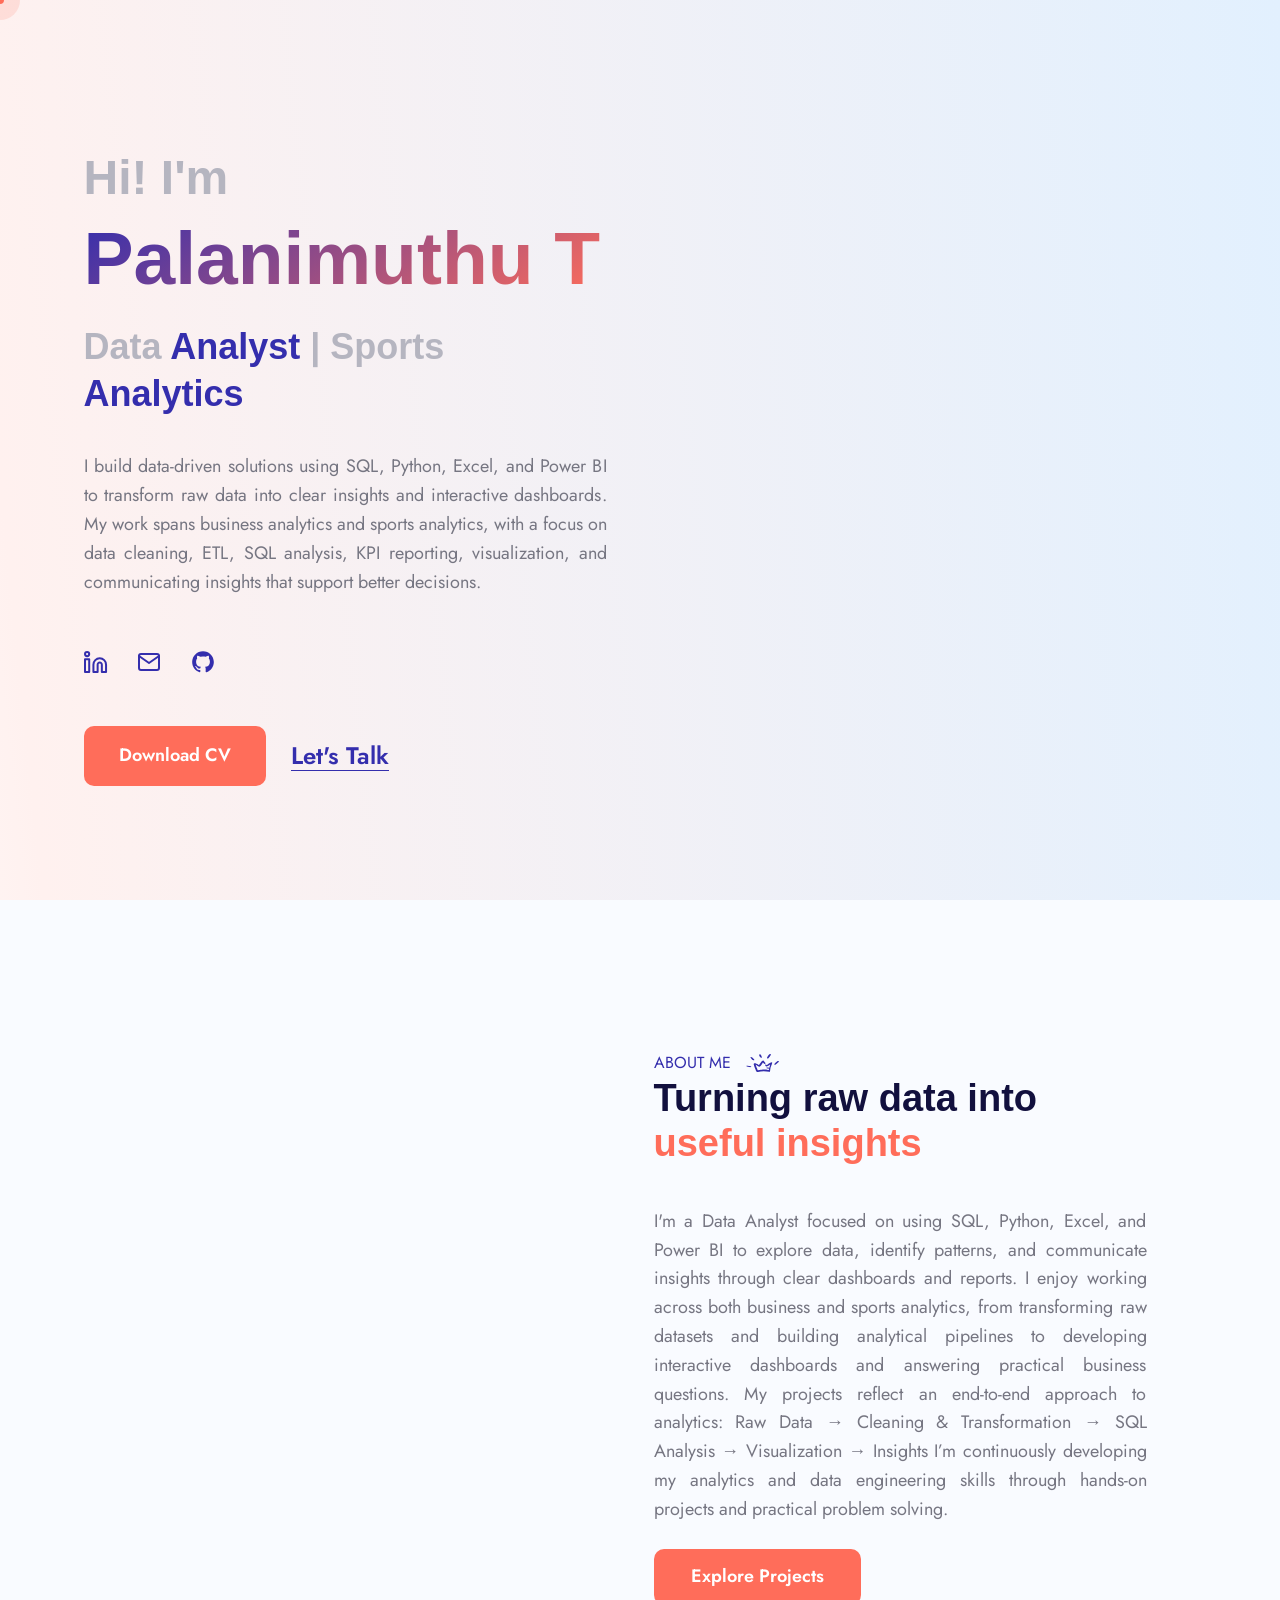
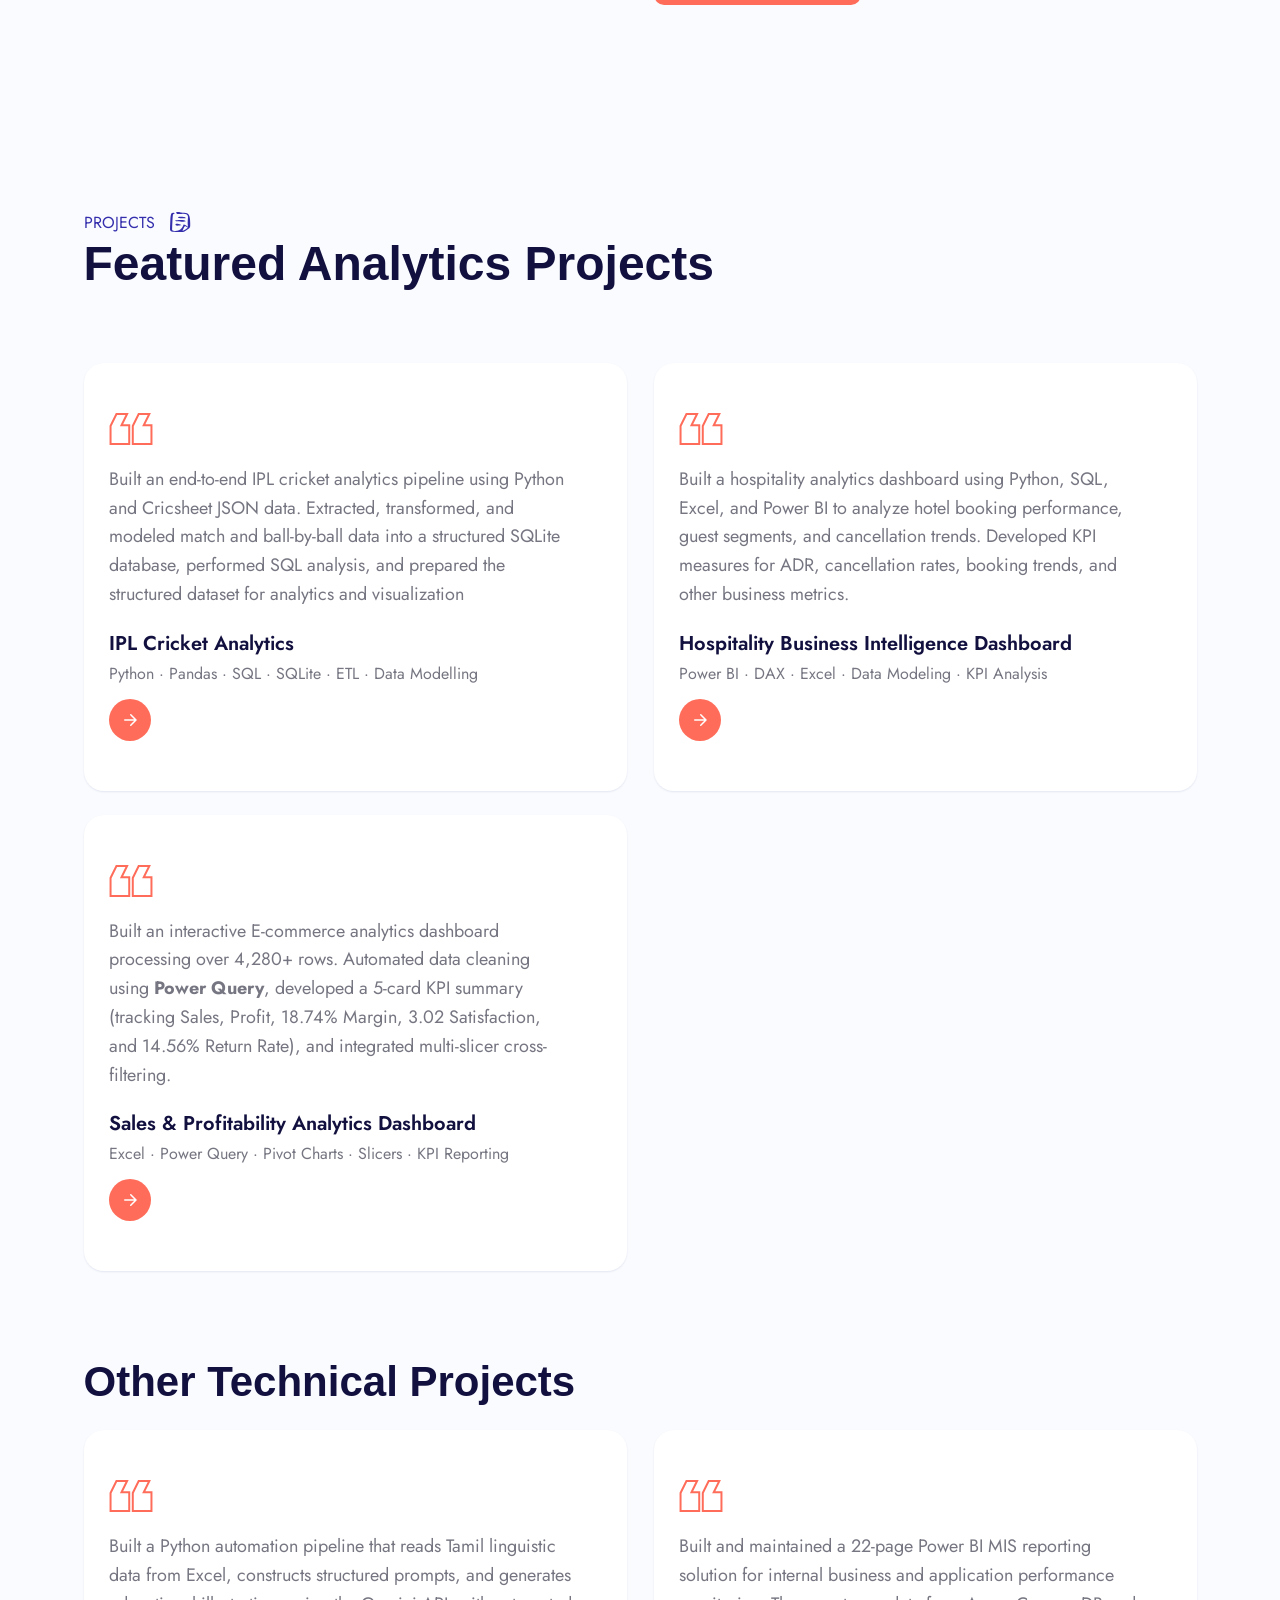
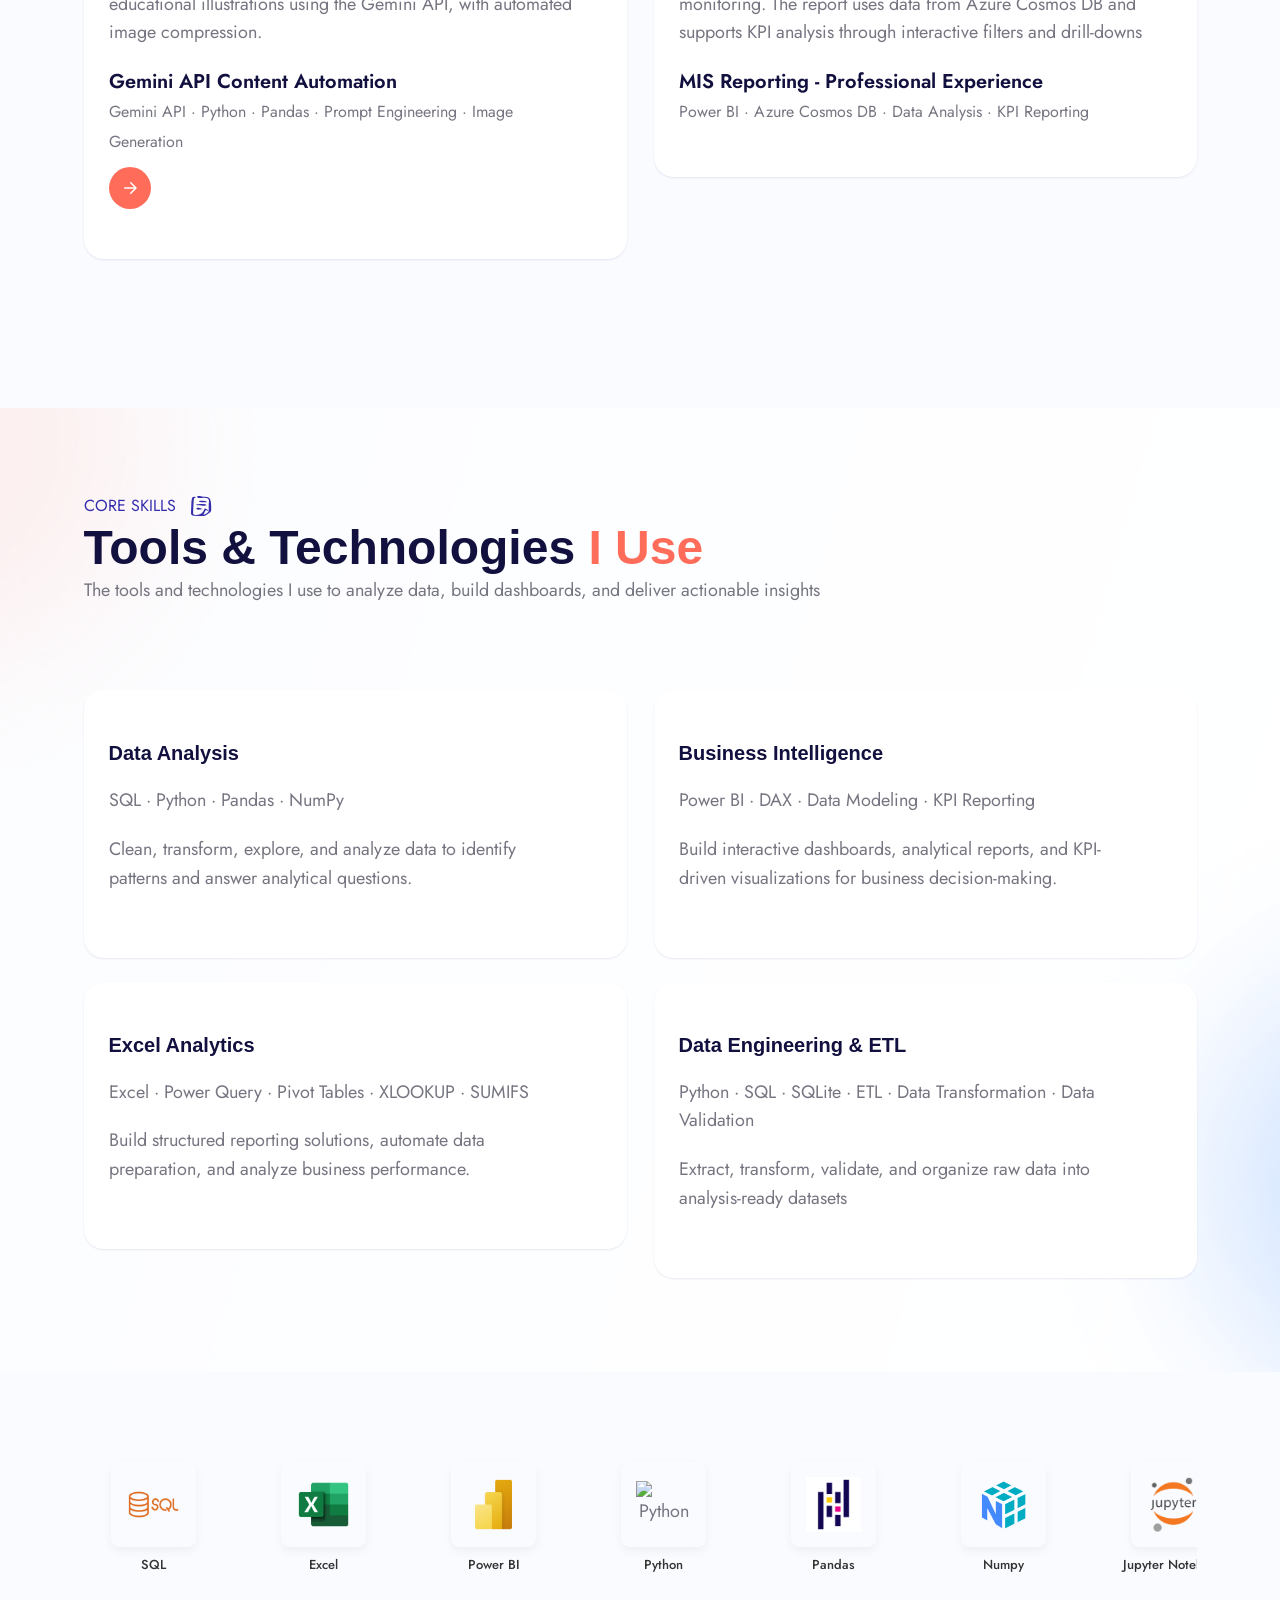
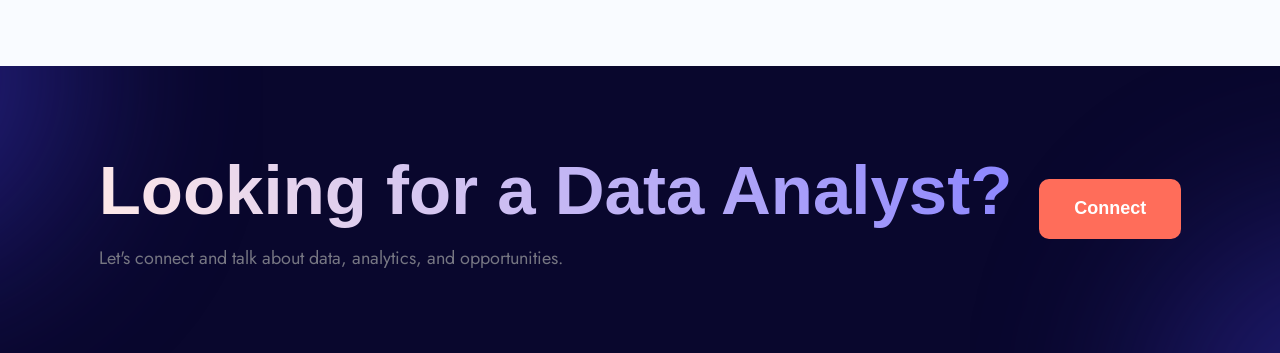
==== index.html @ 06d7488c "completed 1 project updated with github link and resume" ====
<!DOCTYPE html>
<html class="no-js" lang="en">

<head>
  <meta charset="utf-8">
  <meta http-equiv="x-ua-compatible" content="ie=edge">
  <meta name="viewport" content="width=device-width, initial-scale=1">
  <meta name="author" content="Palanimuthu T">
  <link rel="icon" href="assets\img\icon\Quote.svg">
  <title>Palanimuthu T</title>
  <link rel="stylesheet" href="assets/css/plugins/bootstrap.min.css">
  <link rel="stylesheet" href="assets/css/plugins/fontawesome.min.css">
  <link rel="stylesheet" href="assets/css/plugins/odometer-theme-default.css">
  <link rel="stylesheet" href="assets/css/plugins/select2.min.css">
  <link rel="stylesheet" href="assets/css/plugins/animate.css">
  <link rel="stylesheet" href="assets/css/style.css">

  <style>
    /* Lightbox Popup Background Overlay */
    .sample-modal {
      display: none; 
      position: fixed; 
      z-index: 9999; 
      left: 0;
      top: 0;
      width: 100%; 
      height: 100%; 
      overflow: auto; 
      background-color: rgba(0, 0, 0, 0.85); 
      backdrop-filter: blur(5px);
    }

    /* Central Box Content Box */
    .sample-modal-content {
      position: relative;
      margin: auto;
      top: 50%;
      transform: translateY(-50%);
      padding: 0;
      width: 90%;
      max-width: 800px;
      text-align: center;
    }

    /* Image styling inside popup */
    .sample-modal-content img {
      width: 100%;
      max-height: 75vh;
      object-fit: contain;
      border-radius: 8px;
      box-shadow: 0 4px 20px rgba(0,0,0,0.5);
    }

    /* Close/Cancel Button styling */
    .sample-close {
      position: absolute;
      top: 20px;
      right: 30px;
      color: #fff;
      font-size: 18px; 
      font-weight: bold;
      cursor: pointer;
      background: #ff6d5a;
      padding: 8px 16px;
      border-radius: 20px;
      transition: 0.3s;
    }
    .sample-close:hover {
      background: #e05340;
    }

    /* Forward & Back Buttons */
    .sample-prev, .sample-next {
      cursor: pointer;
      position: absolute;
      top: 50%;
      width: auto;
      padding: 14px 20px;
      margin-top: -22px;
      color: white;
      font-weight: bold;
      font-size: 18px;
      transition: 0.3s ease;
      border-radius: 50px;
      user-select: none;
      background-color: rgba(255, 109, 90, 0.8); 
      text-decoration: none !important;
    }

    .sample-prev { left: -60px; }
    .sample-next { right: -60px; }

    .sample-prev:hover, .sample-next:hover {
      background-color: rgba(255, 109, 90, 1);
    }

    /* Counter Text layout */
    .image-counter {
      color: #f2f2f2;
      font-size: 14px;
      padding: 10px 0;
    }
    
      .cs_slider_wrapper {
        overflow: hidden;
        width: 100%;
        position: relative;
        padding: 10px 0;
      }
      .cs_slider_track {
        display: flex;
        width: calc(140px * 12);
        animation: cs_marquee_scroll 20s linear infinite;
        gap: 30px;
      }
      .cs_slider_item {
        width: 140px;
        flex-shrink: 0;
      }
      .cs_logo_circle {
        width: 85px;
        height: 85px;
        border-radius: 10%;
        display: flex;
        align-items: center;
        justify-content: center;
        margin: 0 auto 8px auto;
        box-shadow: 0 4px 10px rgba(0,0,0,0.05);
        overflow: hidden;
        padding: 15px;
      }
      .cs_logo_circle img {
        max-width: 100%;
        max-height: 100%;
        object-fit: contain;
      }
      .cs_logo_label {
        font-size: 13px;
        font-weight: 500;
        color: #333;
      }
      @keyframes cs_marquee_scroll {
        0% { transform: translateX(0); }
        100% { transform: translateX(calc(-140px * 6)); }
      }
      /* Pause scrolling effect when hovering mouse over logos */
      .cs_slider_wrapper:hover .cs_slider_track {
        animation-play-state: paused;
      }


    /* Responsive adjustment for small viewports */
    @media only screen and (max-width: 768px) {
      .sample-prev { left: 10px; }
      .sample-next { right: 10px; }
      .sample-close { top: 10px; right: 10px; }
    }
  </style>

</head>

<body>
  <div class="cs_preloader cs_center">
    <div class="cs_preloader_in"></div>
  </div>

  <main>
    <!-- Start Hero Section -->
    <section class="cs_hero cs_style_2 cs_filled_bg" data-src="assets/img/bg/hero_bg_2.svg">
      <div class="container">
        <div class="row align-items-center">
          <div class="col-lg-6 order-2 order-lg-1">
            <div class="cs_hero_info cs_pr_20">
              <h4 class="cs_hero_meta cs_font_48 cs_white_blue_text_2 cs_semi_bold cs_primary_font mb-0">Hi! I'm<br></h4>
              <h1 class="cs_hero_title cs_font_92 cs_black wow fadeInLeft" data-wow-duration="0.8s" data-wow-delay="0.2s">
                <span class="cs_gradient_text">Palanimuthu T</span>
              </h1>
              <h4 class="cs_hero_subtitle cs_font_36 cs_semi_bold cs_primary_font cs_white_blue_text_2">
                Data <span class="cs_accent_color_2">Analyst</span> | 
                Sports <span class="cs_accent_color_2">Analytics</span>
              </h4>
              <p class="cs_hero_text" style="text-align: justify;">
                I build data-driven solutions using SQL, Python, Excel, and Power BI to transform raw data into clear insights and interactive dashboards.
                My work spans business analytics and sports analytics, with a focus on data cleaning, ETL, SQL analysis, KPI reporting, visualization, and communicating insights that support better decisions.
              </p>

              <div class="cs_social_btns d-flex">
                <a class="cs_accent_color_2" href="https://www.linkedin.com/in/palanimuthu2003/" target="_blank" aria-label="LinkedIn">
                  <svg width="24" height="22" viewBox="0 0 24 22" fill="none" xmlns="http://www.w3.org/2000/svg">
                    <path d="M15.7367 7.3158C17.4117 7.3158 19.0182 7.98121 20.2026 9.16565C21.3871 10.3501 22.0525 11.9565 22.0525 13.6316V21H17.842V13.6316C17.842 13.0732 17.6201 12.5378 17.2253 12.1429C16.8305 11.7481 16.295 11.5263 15.7367 11.5263C15.1783 11.5263 14.6429 11.7481 14.248 12.1429C13.8532 12.5378 13.6314 13.0732 13.6314 13.6316V21H9.4209V13.6316C9.4209 11.9565 10.0863 10.3501 11.2708 9.16565C12.4552 7.98121 14.0616 7.3158 15.7367 7.3158Z" stroke="currentColor" stroke-width="2" stroke-linecap="round" stroke-linejoin="round"/>
                    <path d="M5.21053 8.36841H1V21H5.21053V8.36841Z" stroke="currentColor" stroke-width="2" stroke-linecap="round" stroke-linejoin="round"/>
                    <path d="M3.10526 5.21053C4.26797 5.21053 5.21053 4.26797 5.21053 3.10526C5.21053 1.94256 4.26797 1 3.10526 1C1.94256 1 1 1.94256 1 3.10526C1 4.26797 1.94256 5.21053 3.10526 5.21053Z" stroke="currentColor" stroke-width="2" stroke-linecap="round" stroke-linejoin="round"/>
                  </svg>
                </a>
                <a class="cs_accent_color_2" href="mailto:tpalanimuthu2003@gmail.com" target="_blank" aria-label="Gmail">
                  <svg width="22" height="18" viewBox="0 0 22 18" fill="none" xmlns="http://www.w3.org/2000/svg">
                    <path d="M3 1H19C20.1 1 21 1.9 21 3V15C21 16.1 20.1 17 19 17H3C1.9 17 1 16.1 1 15V3C1 1.9 1.9 1 3 1Z" stroke="currentColor" stroke-width="2" stroke-linecap="round" stroke-linejoin="round"/>
                    <path d="M21 3L11 10L1 3" stroke="currentColor" stroke-width="2" stroke-linecap="round" stroke-linejoin="round"/>
                  </svg>
                </a>
                <a class="cs_accent_color_2" href="https://github.com/PALANIMUTHU2003" target="_blank" aria-label="GitHub">
                  <svg width="26" height="26" viewBox="0 0 24 24" fill="none" xmlns="http://www.w3.org/2000/svg">
                    <path d="M12 2C6.477 2 2 6.477 2 12c0 4.42 2.865 8.166 6.839 9.489.5.092.682-.217.682-.483 0-.237-.008-.866-.013-1.7-2.782.603-3.369-1.34-3.369-1.34-.454-1.156-1.11-1.462-1.11-1.462-.908-.62.069-.608.069-.608 1.003.07 1.531 1.03 1.531 1.03.892 1.529 2.341 1.087 2.91.831.092-.646.35-1.086.636-1.336-2.22-.253-4.555-1.11-4.555-4.943 0-1.091.39-1.984 1.029-2.683-.103-.253-.446-1.27.098-2.647 0 0 .84-.269 2.75 1.025A9.564 9.564 0 0112 6.844c.85.004 1.705.115 2.504.337 1.909-1.294 2.747-1.025 2.747-1.025.546 1.377.203 2.394.1 2.647.64.699 1.028 1.592 1.028 2.683 0 3.842-2.339 4.687-4.566 4.935.359.309.678.919.678 1.852 0 1.336-.012 2.415-.012 2.743 0 .267.18.579.688.481C19.137 20.164 22 16.418 22 12c0-5.523-4.477-10-10-10z" fill="currentColor"/>
                  </svg>
                </a>
              </div>

              <div class="cs_btns">
                <a href="assets\PALANIMUTHU_Resume_Portfolio.pdf" class="cs_btn cs_style_1" download><span>Download CV</span></a>
                <a class="cs_font_24 cs_accent_color_2 cs_accent_color_2_hover cs_text_btn cs_type_2 cs_semi_bold" href="contact.html">Let's Talk</a>
              </div>
            </div>
          </div>
      </div>
    </section>
    <!-- End Hero Section -->

    <!-- Start About Section -->
    <section class="position-relative">
      <div class="position-absolute cs_about_shape_3">
        <img src="assets/img/about_shape_2.svg" alt="">
      </div>
      <div class="cs_height_150 cs_height_lg_80"></div>
      <div class="container">
        <div class="row">
          <div class="col-lg-6 order-2 order-lg-1 offset-lg-6">
            <div class="cs_pr_50">
              <div class="cs_section_heading cs_style_1">
                <p class="cs_section_subtitle cs_accent_color_2 cs_font_16 wow fadeInLeft" data-wow-duration="0.8s" data-wow-delay="0.2s">
                  <span>ABOUT ME</span>
                  <svg width="34" height="18" viewBox="0 0 34 18" fill="none" xmlns="http://www.w3.org/2000/svg">
                    <path fill-rule="evenodd" clip-rule="evenodd" d="M13.164 1.06887C13.1878 2.25431 14.6046 4.16031 15.5689 3.80003C15.9856 3.63732 15.9856 3.463 15.5332 2.19621C14.4498 -0.813889 13.1402 0.115862 13.164 1.06887ZM21.0215 3.75354C20.6882 4.67168 21.843 4.83439 22.6407 3.98598C23.4502 3.11433 24.3193 1.81268 24.7836 0.929407C25.2956 0.0810016 24.2955 -0.349012 23.4621 0.348307C22.474 1.16185 21.2477 3.11433 21.0215 3.75354ZM4.61598 3.0446C3.87784 3.33515 6.35416 6.33363 7.35421 6.35687C8.52093 6.38011 8.61615 6.12443 7.80659 5.06683C6.53272 3.39327 5.46126 2.70757 4.61598 3.0446ZM15.807 7.35636C15.3665 7.78637 14.8426 8.3791 14.6403 8.65803C12.9021 11.1916 12.8783 11.2149 12.0806 10.6221C10.2353 9.274 7.1994 8.35586 7.79467 10.7035C8.16374 12.1214 9.25905 14.7131 9.54478 15.5731C10.2829 17.8394 10.6758 18.2113 11.9854 17.9091C15.2355 17.1421 19.8787 17.1188 23.2003 17.851C24.0217 18.037 24.0693 17.944 24.1527 16.3285C24.3194 13.0628 26.248 9.87833 26.248 8.8556C26.248 7.70502 24.0217 8.56505 20.9978 10.8778L20.6882 11.1103L20.2477 10.8197C19.3429 10.227 18.8905 10.6919 19.4024 11.6797C19.8191 12.4817 20.1644 12.749 21.0811 12.319C21.6049 12.0749 22.3311 11.61 23.355 10.9011C23.7598 10.6221 24.0932 10.4246 24.0932 10.4594C24.0932 10.6221 23.3669 13.6671 23.3669 13.6787L21.5573 13.5276C20.1167 13.4695 19.9501 14.2133 21.4382 14.4342C21.593 14.4574 23.1169 14.6434 23.1169 14.6434C23.1169 14.6434 23.0574 15.2942 22.8907 15.6661C22.7121 16.038 22.4145 16.131 21.9264 15.9683C18.1047 14.7363 11.8782 16.2356 11.8663 16.2356C11.6401 16.2704 9.56861 10.9359 9.73528 10.7732C9.75909 10.75 10.0091 10.9011 10.2948 11.1103C13.5211 13.3998 13.8545 13.3301 15.9856 9.99456L16.9856 8.42559L17.3785 8.99507C18.5214 10.657 20.1405 9.92483 19.2357 8.70452C18.9262 8.29775 18.4143 7.6934 17.5928 6.75202C17.2238 6.32201 16.6761 6.50795 15.807 7.35636ZM31.2959 7.18203C30.8673 7.42609 28.6291 9.51805 28.3672 9.9132C27.8076 10.7848 28.9743 10.9824 30.0339 10.1921C31.2721 9.27399 33.0222 7.69341 33.0222 7.48421C33.0341 7.06582 31.8793 6.85661 31.2959 7.18203ZM1.8063 12.749C3.54448 13.1674 4.54451 13.272 4.93739 13.0628C5.58028 12.7257 5.28265 12.4817 3.75877 12.1098C3.6159 12.0749 2.21106 11.6914 1.24672 11.6914C0.556213 11.6914 -0.979555 12.0633 1.8063 12.749Z" fill="#342EAD"/>
                  </svg>
                </p>
                  <h2 class="cs_section_title cs_font_38 cs_semi_bold">
                      Turning raw data into<span class="cs_accent_color"> <span class="cs_accent_color"> useful insights</span>
                  </h2>             
                </div>
              <div class="cs_height_40 cs_height_lg_30"></div>
              <p class="m-0" style="text-align: justify;">
                I'm a Data Analyst focused on using SQL, Python, Excel, and Power BI to explore data, identify patterns, and communicate insights through clear dashboards and reports.
                I enjoy working across both business and sports analytics, from transforming raw datasets and building analytical pipelines to developing interactive dashboards and answering practical business questions.
                My projects reflect an end-to-end approach to analytics:
                Raw Data → Cleaning & Transformation → SQL Analysis → Visualization → Insights
                I’m continuously developing my analytics and data engineering skills through hands-on projects and practical problem solving.
              </p>
              <div class="cs_height_25 cs_height_lg_20"></div>
              <a class="cs_btn cs_style_1" href="#projects"><span>Explore Projects</span></a>
            </div>
            <div class="cs_height_lg_30"></div>
          </div>
        </div>
      </div>
      <div class="cs_height_150 cs_height_lg_80"></div>
    </section>
    <!-- End About Section -->

<!-- Start What I Do Section -->
     
<!-- End What I Do Section -->


<!-- Start Projects Section -->
<!-- <section class="position-relative"> -->
  <section class="position-relative" id="projects" aria-label="Projects">
    <div class="cs_height_55 cs_height_lg_80"></div>

    <div class="container">
        <div class="d-lg-flex justify-content-between">
            <div class="cs_section_heading cs_style_1">
                <p class="cs_section_subtitle cs_accent_color_2 cs_font_16 wow fadeInLeft"
                   data-wow-duration="0.8s" data-wow-delay="0.2s">
                    <span>PROJECTS</span>
                    <svg width="21" height="20" viewBox="0 0 21 20" fill="none"
                         xmlns="http://www.w3.org/2000/svg">
                        <path fill-rule="evenodd" clip-rule="evenodd"
                              d="M6.32185 0.162195C5.92711 0.458249 6.20673 1.29707 6.83174 1.70825C7.35805 2.05365 9.61133 2.16878 11.2561 1.95496C15.7627 1.34641 18.2298 2.57997 17.9831 5.2938C17.6377 9.27408 17.5719 12.0866 17.8186 13.4353C18.0982 14.9978 18.0653 14.8826 17.539 14.4879C17.0292 14.1096 15.8614 13.3366 15.2035 12.9254C14.6607 12.5965 13.7232 12.1195 13.5423 12.728C13.2462 13.7313 12.358 15.2774 11.5686 16.33C9.77579 18.7149 6.32185 19.2577 3.36131 18.7478C2.11131 18.534 2.07841 18.1063 2.12775 17.1688C2.29223 13.8136 2.52246 4.86616 2.9172 2.97471C3.11457 2.02076 3.34485 1.85628 4.08498 1.64246C5.38433 1.28062 4.4962 0.655619 2.96659 0.836541C1.89751 0.968121 1.28895 1.36286 0.910659 2.76089C0.334999 4.9484 0.400789 8.92867 0.0060502 17.0702C-0.0926344 18.9781 1.02579 19.636 2.63764 19.8004C3.59159 19.8991 5.03895 19.932 7.47317 19.9649C10.4995 19.9978 12.0126 20.0471 13.0324 19.8991C14.1837 19.7346 14.6936 19.3235 16.0588 18.4188C20.368 15.5241 20.2035 15.7873 20.2199 11.9714C20.2528 3.22142 19.0357 0.984568 14.0686 0.754304C12.6212 0.688514 11.2232 0.524037 10.6969 0.37601C9.3153 -0.00228091 6.71659 -0.133858 6.32185 0.162195ZM9.24946 4.83327C8.0488 4.93195 7.63768 5.82011 8.65742 6.09972C9.49624 6.32998 13.7067 6.37932 15.1048 6.2313C15.96 6.13261 15.6146 5.52406 14.9238 5.228C13.9041 4.78392 11.8153 4.61945 9.24946 4.83327ZM7.17715 8.18854C4.34819 8.32012 5.08831 9.09315 6.33831 9.33986C8.87122 9.83328 15.5982 9.89908 15.5982 9.24118C15.5982 8.33657 12.3745 7.94183 7.17715 8.18854ZM7.19353 13.6984C8.3613 13.6655 10.6969 13.4682 11.1245 13.3366C11.8647 13.1063 10.8449 12.3168 9.56203 12.1359C7.83504 11.8892 7.11129 11.8234 6.70011 11.8563C4.52905 11.9714 5.483 13.7478 7.19353 13.6984ZM17.8021 15.5405C17.6048 15.6886 15.7133 17.5965 13.4436 18.5504C12.5883 18.9123 12.1442 18.8629 12.7034 18.1392C13.1475 17.3333 14.6772 13.9287 15.0555 13.9287C15.2693 13.9451 17.8021 15.5405 17.8021Z"
                              fill="currentColor"/>
                    </svg>
                </p>

                <h2 class="cs_section_title cs_font_48 cs_semi_bold">
                    Featured Analytics Projects<span class="cs_accent_color"></span>
                </h2>
            </div>
        </div>

        <div class="cs_height_70 cs_height_lg_30"></div>

        <div class="row cs_gap_70">

            <!-- PROJECT 1: IPL ANALYTICS -->
            <div class="col-lg-6">
                <div class="cs_testimonial cs_style_2 cs_radius_20 cs_white_bg cs_transition_3 cs_transform_up_hover_3">
                    <div class="cs_testimonial_in">
                        <div class="cs_testimonial_info">

                            <img class="cs_testimonial_quote"
                                 src="assets/img/icon/Quote.svg"
                                 alt="Quote">

                            <p class="cs_testimonial_text">
                                Built an end-to-end IPL cricket analytics pipeline using
                                Python and Cricsheet JSON data. Extracted, transformed,
                                and modeled match and ball-by-ball data into a structured
                                SQLite database, performed SQL analysis, and prepared the
                                structured dataset for analytics and visualization
                            </p>

                            <div class="cs_testimonial_author">
                                <div class="cs_author_name cs_font_20 cs_semi_bold">
                                    IPL Cricket Analytics
                                </div>

                                <div class="cs_author_designation cs_font_16">
                                    Python · Pandas · SQL · SQLite · ETL · Data Modelling
                                </div>

                                <div class="cs_height_10"></div>

                                <a href="https://github.com/PALANIMUTHU2003/ipl-cricket-analytics-etl"
                                   target="_blank"
                                   class="circle-link">
                                    <svg width="18" height="18" viewBox="0 0 24 24" fill="none">
                                        <path d="M5 12h14M13 5l7 7-7 7"
                                              stroke="white"
                                              stroke-width="2"
                                              stroke-linecap="round"
                                              stroke-linejoin="round"/>
                                    </svg>
                                </a>
                            </div>

                        </div>
                    </div>
                </div>
            </div>


<!-- PROJECT 2: HOSPITALITY BUSINESS INTELLIGENCE -->
            <div class="col-lg-6">
                <div class="cs_testimonial cs_style_2 cs_radius_20 cs_white_bg cs_transition_3 cs_transform_up_hover_3">
                    <div class="cs_testimonial_in">
                        <div class="cs_testimonial_info">

                            <img class="cs_testimonial_quote"
                                 src="assets/img/icon/Quote.svg"
                                 alt="Quote">

                            <p class="cs_testimonial_text">
                                Built a hospitality analytics dashboard using Python, SQL, Excel, and Power BI to analyze hotel booking performance, 
                                guest segments, and cancellation trends. 
                                Developed KPI measures for ADR, cancellation rates, booking trends, and other business metrics.
                            </p>

                            <div class="cs_testimonial_author">
                                <div class="cs_author_name cs_font_20 cs_semi_bold">
                                    Hospitality Business Intelligence Dashboard
                                </div>

                                <div class="cs_author_designation cs_font_16">
                                    Power BI · DAX · Excel · Data Modeling · KPI Analysis
                                </div>

                                <div class="cs_height_10"></div>

                                <a href="https://github.com/PALANIMUTHU2003"
                                   target="_blank"
                                   class="circle-link">
                                    <svg width="18" height="18" viewBox="0 0 24 24" fill="none">
                                        <path d="M5 12h14M13 5l7 7-7 7"
                                              stroke="white"
                                              stroke-width="2"
                                              stroke-linecap="round"
                                              stroke-linejoin="round"/>
                                    </svg>
                                </a>
                            </div>

                        </div>
                    </div>
                </div>
            </div>

<!-- PROJECT 3: EXCEL ANALYTICS -->
            <div class="col-lg-6">
                <div class="cs_testimonial cs_style_2 cs_radius_20 cs_white_bg cs_transition_3 cs_transform_up_hover_3">
                    <div class="cs_testimonial_in">
                        <div class="cs_testimonial_info">

                            <img class="cs_testimonial_quote"
                                 src="assets/img/icon/Quote.svg"
                                 alt="Quote">

                            <p class="cs_testimonial_text">
                                Built an interactive E-commerce analytics dashboard processing over 4,280+ rows. 
                                Automated data cleaning using <b>Power Query</b>, developed a 5-card KPI summary (tracking Sales, Profit, 18.74% Margin, 3.02 Satisfaction, and 14.56% Return Rate), and integrated multi-slicer cross-filtering.
                            </p>

                            <div class="cs_testimonial_author">
                                <div class="cs_author_name cs_font_20 cs_semi_bold">
                                    Sales & Profitability Analytics Dashboard
                                </div>

                                <div class="cs_author_designation cs_font_16">
                                    Excel · Power Query · Pivot Charts · Slicers · KPI Reporting
                                </div>

                                <div class="cs_height_10"></div>

                                <a href="https://github.com/PALANIMUTHU2003"
                                   target="_blank"
                                   class="circle-link">
                                    <svg width="18" height="18" viewBox="0 0 24 24" fill="none">
                                        <path d="M5 12h14M13 5l7 7-7 7"
                                              stroke="white"
                                              stroke-width="2"
                                              stroke-linecap="round"
                                              stroke-linejoin="round"/>
                                    </svg>
                                </a>
                            </div>

                        </div>
                    </div>
                </div>
            </div>

            <!-- OTHER TECHNICAL PROJECTS -->
             <h2 class="cs_section_title cs_font_8 cs_semi_bold" style="margin-top: 60px;"> 
                    Other Technical Projects<span class="cs_accent_color"></span>
                </h2>

            <!-- PROJECT 5: GEMINI -->
            <div class="col-lg-6">
                <div class="cs_testimonial cs_style_2 cs_radius_20 cs_white_bg cs_transition_3 cs_transform_up_hover_3">
                    <div class="cs_testimonial_in">
                        <div class="cs_testimonial_info">

                            <img class="cs_testimonial_quote"
                                 src="assets/img/icon/Quote.svg"
                                 alt="Quote">

                            <p class="cs_testimonial_text">
                                Built a Python automation pipeline that reads Tamil
                                linguistic data from Excel, constructs structured prompts,
                                and generates educational illustrations using the Gemini API,
                                with automated image compression.
                            </p>

                            <div class="cs_testimonial_author">
                                <div class="cs_author_name cs_font_20 cs_semi_bold">
                                    Gemini API Content Automation
                                </div>

                                <div class="cs_author_designation cs_font_16">
                                    Gemini API · Python · Pandas · Prompt Engineering · Image Generation
                                </div>

                                <div class="cs_height_10"></div>

                                <a href="https://github.com/PALANIMUTHU2003/tamil-word-image-generator"
                                   target="_blank"
                                   class="circle-link">
                                    <svg width="18" height="18" viewBox="0 0 24 24" fill="none">
                                        <path d="M5 12h14M13 5l7 7-7 7"
                                              stroke="white"
                                              stroke-width="2"
                                              stroke-linecap="round"
                                              stroke-linejoin="round"/>
                                    </svg>
                                </a>

                            </div>
                        </div>
                    </div>
                </div>
            </div>

            <!-- PROJECT 7: Power BI -->
            <div class="col-lg-6">
                <div class="cs_testimonial cs_style_2 cs_radius_20 cs_white_bg cs_transition_3 cs_transform_up_hover_3">
                    <div class="cs_testimonial_in">
                        <div class="cs_testimonial_info">

                            <img class="cs_testimonial_quote"
                                 src="assets/img/icon/Quote.svg"
                                 alt="Quote">

                            <p class="cs_testimonial_text">
                                Built and maintained a 22-page Power BI MIS reporting solution for internal business and application performance monitoring. 
                                The report uses data from Azure Cosmos DB and supports KPI analysis through interactive filters and drill-downs
                            </p>

                            <div class="cs_testimonial_author">
                                <div class="cs_author_name cs_font_20 cs_semi_bold">
                                    MIS Reporting - Professional Experience
                                </div>

                                <div class="cs_author_designation cs_font_16">
                                    Power BI · Azure Cosmos DB · Data Analysis · KPI Reporting
                                </div>

                            </div>
                        </div>
                    </div>
                </div>
            </div>

        </div>
    </div>

    <div class="cs_height_125 cs_height_lg_55"></div>
</section>
<!-- End Projects Section -->

    <!-- Start Skills Section -->
    <section class="cs_filled_bg" data-src="assets/img/bg/blog_bg_2.png">
      <div class="cs_height_85 cs_height_lg_75"></div>
      <div class="container">
        <div class="cs_section_heading cs_style_1 text-left">
          <p class="cs_section_subtitle cs_accent_color_2 cs_font_16 wow fadeInLeft" data-wow-duration="0.8s" data-wow-delay="0.2s">
          <span>CORE SKILLS</span>
          <svg width="21" height="20" viewBox="0 0 21 20" fill="none" xmlns="http://www.w3.org/2000/svg">
                <path fill-rule="evenodd" clip-rule="evenodd" d="M6.32185 0.162195C5.92711 0.458249 6.20673 1.29707 6.83174 1.70825C7.35805 2.05365 9.61133 2.16878 11.2561 1.95496C15.7627 1.34641 18.2298 2.57997 17.9831 5.2938C17.6377 9.27408 17.5719 12.0866 17.8186 13.4353C18.0982 14.9978 18.0653 14.8826 17.539 14.4879C17.0292 14.1096 15.8614 13.3366 15.2035 12.9254C14.6607 12.5965 13.7232 12.1195 13.5423 12.728C13.2462 13.7313 12.358 15.2774 11.5686 16.33C9.77579 18.7149 6.32185 19.2577 3.36131 18.7478C2.11131 18.534 2.07841 18.1063 2.12775 17.1688C2.29223 13.8136 2.52246 4.86616 2.9172 2.97471C3.11457 2.02076 3.34485 1.85628 4.08498 1.64246C5.38433 1.28062 4.4962 0.655619 2.96659 0.836541C1.89751 0.968121 1.28895 1.36286 0.910659 2.76089C0.334999 4.9484 0.400789 8.92867 0.0060502 17.0702C-0.0926344 18.9781 1.02579 19.636 2.63764 19.8004C3.59159 19.8991 5.03895 19.932 7.47317 19.9649C10.4995 19.9978 12.0126 20.0471 13.0324 19.8991C14.1837 19.7346 14.6936 19.3235 16.0588 18.4188C20.368 15.5241 20.2035 15.7873 20.2199 11.9714C20.2528 3.22142 19.0357 0.984568 14.0686 0.754304C12.6212 0.688514 11.2232 0.524037 10.6969 0.37601C9.3153 -0.00228091 6.71659 -0.133858 6.32185 0.162195ZM9.24946 4.83327C8.0488 4.93195 7.63768 5.82011 8.65742 6.09972C9.49624 6.32998 13.7067 6.37932 15.1048 6.2313C15.96 6.13261 15.6146 5.52406 14.9238 5.228C13.9041 4.78392 11.8153 4.61945 9.24946 4.83327ZM7.17715 8.18854C4.34819 8.32012 5.08831 9.09315 6.33831 9.33986C8.87122 9.83328 15.5982 9.89908 15.5982 9.24118C15.5982 8.33657 12.3745 7.94183 7.17715 8.18854ZM7.19353 13.6984C8.3613 13.6655 10.6969 13.4682 11.1245 13.3366C11.8647 13.1063 10.8449 12.3168 9.56203 12.1359C7.83504 11.8892 7.11129 11.8234 6.70011 11.8563C4.52905 11.9714 5.483 13.7478 7.19353 13.6984ZM17.8021 15.5405C17.6048 15.6886 15.7133 17.5965 13.4436 18.5504C12.5883 18.9123 12.1442 18.8629 12.7034 18.1392C13.1475 17.3333 14.6772 13.9287 15.0555 13.9287C15.2693 13.9451 17.8021 15.5405 17.8021 15.5405Z" fill="currentColor"/>
              </svg>
          </p>
          <p class="cs_section_subtitle cs_accent_color_2 cs_font_16">
          </p>

          <h2 class="cs_section_title cs_font_48 cs_semi_bold"> Tools & Technologies <span class="cs_accent_color">I Use</span>
          </h2>
          <p class="cs_section_text"> The tools and technologies I use to analyze data, build dashboards, and deliver actionable insights</p>
        </div>
        <div class="cs_height_70 cs_height_lg_30"></div>
        <div class="row cs_gap_40">

          <div class="col-lg-6 order-2 order-lg-1">
            <div class="cs_testimonial cs_style_2 cs_radius_20 cs_white_bg cs_transition_3 cs_transform_up_hover_3">
              <div class="cs_testimonial_in">
                <div class="cs_testimonial_info">
                  <h3 class="cs_author_name cs_font_20 cs_semi_bold">Data Analysis</h3>
                  <p class="cs_testimonial_text">SQL · Python · Pandas · NumPy</p>
                  <p>Clean, transform, explore, and analyze data to identify patterns and answer analytical questions.</p>
                </div>
              </div>
            </div>
          </div>

          <div class="col-lg-6 order-2 order-lg-1">
            <div class="cs_testimonial cs_style_2 cs_radius_20 cs_white_bg cs_transition_3 cs_transform_up_hover_3">
              <div class="cs_testimonial_in">
                <div class="cs_testimonial_info">
                  <h3 class="cs_author_name cs_font_20 cs_semi_bold">Business Intelligence</h3>
                  <p class="cs_testimonial_text">Power BI · DAX · Data Modeling · KPI Reporting</p>
                  <p>Build interactive dashboards, analytical reports, and KPI-driven visualizations for business decision-making.</p>
                </div>
              </div>
            </div>
          </div>

          <div class="col-lg-6 order-2 order-lg-1">
            <div class="cs_testimonial cs_style_2 cs_radius_20 cs_white_bg cs_transition_3 cs_transform_up_hover_3">
              <div class="cs_testimonial_in">
                <div class="cs_testimonial_info">
                  <h3 class="cs_author_name cs_font_20 cs_semi_bold">Excel Analytics</h3>
                  <p class="cs_testimonial_text">Excel · Power Query · Pivot Tables · XLOOKUP · SUMIFS</p>
                  <p>Build structured reporting solutions, automate data preparation, and analyze business performance.</p>
                </div>
              </div>
            </div>
          </div>

          <div class="col-lg-6 order-2 order-lg-1">
            <div class="cs_testimonial cs_style_2 cs_radius_20 cs_white_bg cs_transition_3 cs_transform_up_hover_3">
              <div class="cs_testimonial_in">
                <div class="cs_testimonial_info">
                  <h3 class="cs_author_name cs_font_20 cs_semi_bold">Data Engineering & ETL</h3>
                  <p class="cs_testimonial_text">Python · SQL · SQLite · ETL · Data Transformation · Data Validation</p>
                  <p>Extract, transform, validate, and organize raw data into analysis-ready datasets</p>
                </div>
              </div>
            </div>
          </div>

        </div>
      </div>
      <div class="cs_height_70 cs_height_lg_80"></div>
    </section>
    <!-- End Skills Section -->

    <!-- Start Tech Brands Section -->
    <section class="cs_tech_carousel_section">
      <div class="cs_height_80 cs_height_lg_20"></div>
      <div class="container">
        <!-- Infinite Smooth Scrolling Slider -->
        <div class="cs_slider_wrapper">
          <div class="cs_slider_track">
            
            
            
            <!-- Item 1: SQL -->
            <div class="cs_slider_item text-center">
              <div class="cs_logo_circle cs_brand_bg_8">
                <img src="assets/img/icon/sql logo.png" alt="SQL">
              </div>
              <p class="m-0 cs_logo_label">SQL</p>
            </div>
            
            <!-- Item 2: Excel -->
            <div class="cs_slider_item text-center">
              <div class="cs_logo_circle cs_brand_bg_9">
                <img src="assets\img\icon\excel logo.png" alt="Excel">
              </div>
              <p class="m-0 cs_logo_label">Excel</p>
            </div>
            
            <!-- Item 3: Power BI -->
            <div class="cs_slider_item text-center">
              <div class="cs_logo_circle cs_brand_bg_7">
                <img src="assets\img\icon\power bi logo.png" alt="Power BI">
              </div>
              <p class="m-0 cs_logo_label">Power BI</p>
            </div>

            <!-- Item 4: Python -->
            <div class="cs_slider_item text-center">
              <div class="cs_logo_circle cs_brand_bg_7">
                <img src="assets/img/icon/PYTHON.png" alt="Python">
              </div>
              <p class="m-0 cs_logo_label">Python</p>
            </div>

            <!-- Item 5: Pandas -->
            <div class="cs_slider_item text-center">
              <div class="cs_logo_circle cs_brand_bg_9">
                <img src="assets\img\icon\python pandas.png" alt="Pandas">
              </div>
              <p class="m-0 cs_logo_label">Pandas</p>
            </div>
            
            <!-- Item 6: Numpy -->
            <div class="cs_slider_item text-center">
              <div class="cs_logo_circle cs_brand_bg_7">
                <img src="assets\img\icon\python numpy.png" alt="Numpy">
              </div>
              <p class="m-0 cs_logo_label">Numpy</p>
            </div>
            
            <!-- Item 7: Jupyter Notebook -->
            <div class="cs_slider_item text-center">
              <div class="cs_logo_circle cs_brand_bg_7">
                <img src="assets\img\jupyter notebook.png" alt="Jupyter Notebook">
              </div>
              <p class="m-0 cs_logo_label">Jupyter Notebook</p>
            </div>
            
            <!-- Item 8: Azure -->
            <div class="cs_slider_item text-center">
              <div class="cs_logo_circle cs_brand_bg_8">
                <img src="assets\img\icon\azure icon.png" alt="Azure">
              </div>
              <p class="m-0 cs_logo_label">Azure</p>
            </div>

            <!-- Duplicate items here to ensure seamless visual loop -->
            <div class="cs_slider_item text-center"><div class="cs_logo_circle cs_brand_bg_8"><img src="assets/img/icon/sql logo.png" alt="SQL"></div><p class="m-0 cs_logo_label">SQL</p></div>
            <div class="cs_slider_item text-center"><div class="cs_logo_circle cs_brand_bg_9"><img src="assets\img\icon\excel logo.png" alt="Excel"></div><p class="m-0 cs_logo_label">Excel</p></div>
            <div class="cs_slider_item text-center"><div class="cs_logo_circle cs_brand_bg_7"><img src="assets\img\icon\power bi logo.png" alt="Power BI"></div><p class="m-0 cs_logo_label">Power BI</p></div>
            <div class="cs_slider_item text-center"><div class="cs_logo_circle cs_brand_bg_7"><img src="assets/img/icon/PYTHON.png" alt="Python"></div><p class="m-0 cs_logo_label">Python</p></div>
            <div class="cs_slider_item text-center"><div class="cs_logo_circle cs_brand_bg_7"><img src="assets\img\icon\python pandas.png" alt="Pandas"></div><p class="m-0 cs_logo_label">Pandas</p></div>
            <div class="cs_slider_item text-center"><div class="cs_logo_circle cs_brand_bg_8"><img src="assets\img\icon\python numpy.png" alt="Numpy"></div><p class="m-0 cs_logo_label">Numpy</p></div>
            <div class="cs_slider_item text-center"><div class="cs_logo_circle cs_brand_bg_7"><img src="assets\img\jupyter notebook.png" alt="Jupyter Notebook"></div><p class="m-0 cs_logo_label">Jupyter Notebook</p></div>
            <div class="cs_slider_item text-center"><div class="cs_logo_circle cs_brand_bg_8"><img src="assets\img\icon\azure icon.png" alt="Azure"></div><p class="m-0 cs_logo_label">Azure</p></div>

          </div>
        </div>
      </div>
      <div class="cs_height_80 cs_height_lg_40"></div>
    </section>
    <!-- End Tech Brands Section -->

  </main>

  <!-- Start Footer -->
  <footer class="cs_footer cs_style_1 cs_filled_bg position-relative" data-src="assets/img/bg/footer_bg.svg">
    <div class="position-absolute cs_footer_shape_1">
    </div>
       <div class="container">
      <div class="cs_footer_cta">
        <div class="d-flex justify-content-between align-items-center flex-wrap gap-4">
          <div>
            <h2 class="cs_font_69 cs_gradient_text_2 cs_semi_bold mb-2">Looking for a Data Analyst?</h2>
            <p class="mb-0">Let's connect and talk about data, analytics, and opportunities.</p>
          </div>
          <a href="contact.html" class="cs_btn cs_style_1 cs_primary_font"><span>Connect</span></a>
        </div>
      </div>
  </footer>
  <!-- End Footer -->

  <script src="assets/js/plugins/jquery-3.6.0.min.js"></script>
  <script src="assets/js/plugins/gsap.min.js"></script>
  <script src="assets/js/plugins/isotope.pkg.min.js"></script>
  <script src="assets/js/plugins/odometer.min.js"></script>
  <script src="assets/js/plugins/wow.min.js"></script>
  <script src="assets/js/main.js"></script>
</body>
</html>
---- assets/css/plugins/odometer-theme-default.css ----
.odometer.odometer-auto-theme, .odometer.odometer-theme-default {
  display: inline-block;
  vertical-align: middle;
  *vertical-align: auto;
  *zoom: 1;
  *display: inline;
  position: relative;
}
.odometer.odometer-auto-theme .odometer-digit, .odometer.odometer-theme-default .odometer-digit {
  display: inline-block;
  vertical-align: middle;
  *vertical-align: auto;
  *zoom: 1;
  *display: inline;
  position: relative;
}
.odometer.odometer-auto-theme .odometer-digit .odometer-digit-spacer, .odometer.odometer-theme-default .odometer-digit .odometer-digit-spacer {
  display: inline-block;
  vertical-align: middle;
  *vertical-align: auto;
  *zoom: 1;
  *display: inline;
  visibility: hidden;
}
.odometer.odometer-auto-theme .odometer-digit .odometer-digit-inner, .odometer.odometer-theme-default .odometer-digit .odometer-digit-inner {
  text-align: left;
  display: block;
  position: absolute;
  top: 0;
  left: 0;
  right: 0;
  bottom: 0;
  overflow: hidden;
}
.odometer.odometer-auto-theme .odometer-digit .odometer-ribbon, .odometer.odometer-theme-default .odometer-digit .odometer-ribbon {
  display: block;
}
.odometer.odometer-auto-theme .odometer-digit .odometer-ribbon-inner, .odometer.odometer-theme-default .odometer-digit .odometer-ribbon-inner {
  display: block;
  -webkit-backface-visibility: hidden;
}
.odometer.odometer-auto-theme .odometer-digit .odometer-value, .odometer.odometer-theme-default .odometer-digit .odometer-value {
  display: block;
  -webkit-transform: translateZ(0);
}
.odometer.odometer-auto-theme .odometer-digit .odometer-value.odometer-last-value, .odometer.odometer-theme-default .odometer-digit .odometer-value.odometer-last-value {
  position: absolute;
}
.odometer.odometer-auto-theme.odometer-animating-up .odometer-ribbon-inner, .odometer.odometer-theme-default.odometer-animating-up .odometer-ribbon-inner {
  -webkit-transition: -webkit-transform 2s;
  -moz-transition: -moz-transform 2s;
  -ms-transition: -ms-transform 2s;
  -o-transition: -o-transform 2s;
  transition: transform 2s;
}
.odometer.odometer-auto-theme.odometer-animating-up.odometer-animating .odometer-ribbon-inner, .odometer.odometer-theme-default.odometer-animating-up.odometer-animating .odometer-ribbon-inner {
  -webkit-transform: translateY(-100%);
  -moz-transform: translateY(-100%);
  -ms-transform: translateY(-100%);
  -o-transform: translateY(-100%);
  transform: translateY(-100%);
}
.odometer.odometer-auto-theme.odometer-animating-down .odometer-ribbon-inner, .odometer.odometer-theme-default.odometer-animating-down .odometer-ribbon-inner {
  -webkit-transform: translateY(-100%);
  -moz-transform: translateY(-100%);
  -ms-transform: translateY(-100%);
  -o-transform: translateY(-100%);
  transform: translateY(-100%);
}
.odometer.odometer-auto-theme.odometer-animating-down.odometer-animating .odometer-ribbon-inner, .odometer.odometer-theme-default.odometer-animating-down.odometer-animating .odometer-ribbon-inner {
  -webkit-transition: -webkit-transform 2s;
  -moz-transition: -moz-transform 2s;
  -ms-transition: -ms-transform 2s;
  -o-transition: -o-transform 2s;
  transition: transform 2s;
  -webkit-transform: translateY(0);
  -moz-transform: translateY(0);
  -ms-transform: translateY(0);
  -o-transform: translateY(0);
  transform: translateY(0);
}

.odometer.odometer-auto-theme, .odometer.odometer-theme-default {
  font-family: "Helvetica Neue", sans-serif;
  line-height: 1.1em;
}
.odometer.odometer-auto-theme .odometer-value, .odometer.odometer-theme-default .odometer-value {
  text-align: center;
}
---- assets/css/style.css ----
/*--------------------------------------------------------------
>> TABLE OF CONTENTS:
----------------------------------------------------------------
1. Typography
2. Spacing
3. General
4. Header
5. Button
6. Preloader
7. Custom Cursor
8. Footer
9. Hero
10. Tab
11. Comments
12. Paginations
13. Iconbox
14. Progressbar
15. About
16. Shape
17. Error page
18. Isotope
19. Section Heading
20. Brand
21. Blog
22. Testimonial
23. Portfolio
24. FunFact
25. Form
26. Catagory
27. Video Popup
--------------------------------------------------------------*/
/*--------------------------------------------------------------
## Basic Color
----------------------------------------------------------------*/
/*--------------------------------------------------------------
1. Typography
----------------------------------------------------------------*/
/* Google Fonts */
@import url("https://fonts.googleapis.com/css2?family=Jost:wght@400;500;600;700&amp;family=Lexend+Deca:wght@400;500;600;700;800&amp;display=swap");

body,
html {
  color: #767682;
  font-family: "Jost", sans-serif;
  font-size: 18px;
  font-weight: 400;
  line-height: 1.666em;
  overflow-x: hidden;
  background-color: #f9fbff;
}

h1,
h2,
h3,
h4,
h5,
h6 {
  clear: both;
  color: #12103e;
  padding: 0;
  margin: 0 0 20px 0;
  font-weight: 600;
  line-height: 1.3em;
  font-family: "Lexend Deca", sans-serif;
}

.cs_primary_font {
  font-family: "Lexend Deca", sans-serif;
}

.cs_secondary_font {
  font-family: "Jost", sans-serif;
}

h1 {
  font-size: 56px;
}

h2 {
  font-size: 42px;
}

h3 {
  font-size: 30px;
}

h4 {
  font-size: 24px;
}

h5 {
  font-size: 18px;
}

h6 {
  font-size: 16px;
}

p {
  margin-bottom: 15px;
  line-height: 1.6em;
}

ul {
  margin: 0 0 25px 0;
  padding-left: 20px;
  list-style: square outside none;
}

ol {
  padding-left: 20px;
  margin-bottom: 25px;
}

dfn,
cite,
em,
i {
  font-style: italic;
}

blockquote {
  margin: 0 15px;
  font-style: italic;
  font-size: 20px;
  line-height: 1.6em;
  margin: 0;
}

address {
  margin: 0 0 15px;
}

img {
  border: 0;
  max-width: 100%;
  height: auto;
}

a {
  color: inherit;
  text-decoration: none;
  -webkit-transition: all 0.3s ease;
  transition: all 0.3s ease;
}

button {
  color: inherit;
  -webkit-transition: all 0.3s ease;
  transition: all 0.3s ease;
}

a:hover {
  text-decoration: none;
  color: #ff6d5a;
}


table {
  width: 100%;
  margin-bottom: 25px;
}
table th {
  font-weight: 600;
  color: #767682;
}
table td,
table th {
  border-top: 1px solid #4d4d4d;
  padding: 11px 10px;
}

dl {
  margin-bottom: 25px;
}
dl dt {
  font-weight: 600;
}

b,
strong {
  font-weight: bold;
}

pre {
  color: #767682;
  border: 1px solid #4d4d4d;
  font-size: 18px;
  padding: 25px;
  border-radius: 5px;
}

kbd {
  font-size: 100%;
  background-color: #767682;
  border-radius: 5px;
}

input,
textarea {
  color: #12103e;
}

/*--------- Font size--------*/
.cs_font_14 {
  font-size: 14px;
}

.cs_font_15 {
  font-size: 15px;
}

.cs_font_16 {
  font-size: 16px;
}

.cs_font_20 {
  font-size: 20px;
}

.cs_font_24 {
  font-size: 24px;
}

.cs_font_28 {
  font-size: 28px;
}

.cs_font_36 {
  font-size: 36px;
}

.cs_font_48 {
  font-size: 48px;
}
@media (max-width: 1199px) {
  .cs_font_48 {
    font-size: 42px;
  }
}

.cs_font_92 {
  font-size: 92px;
}

.cs_font_69 {
  font-size: 69px;
}
.cs_font_38 {
  font-size: 38px;
}
@media (max-width: 1400px) {
  .cs_font_92 {
    font-size: 75px;
  }
}
@media (max-width: 1199px) {
  .cs_font_92 {
    font-size: 70px;
  }
}
@media (max-width: 767px) {
  .cs_font_92 {
    font-size: 56px;
  }
}
@media (max-width: 500px) {
  .cs_font_92 {
    font-size: 46px;
  }
}
@media (max-width: 380px) {
  .cs_font_92 {
    font-size: 42px;
  }
}

/*--------- Font weight--------*/
.cs_light {
  font-weight: 300;
}

.cs_normal {
  font-weight: 400;
}

.cs_medium {
  font-weight: 500;
}

.cs_semi_bold {
  font-weight: 600;
}

.cs_bold {
  font-weight: 700;
}

.cs_extra_bold {
  font-weight: 800;
}

.cs_black {
  font-weight: 900;
}

.cs_letter_spacing_15 {
  letter-spacing: 1.5px;
}

/*----------Responsive------------*/
@media only screen and (max-width: 991px) {
  br {
    display: none;
  }
  h2 {
    font-size: 36px;
    margin-bottom: 10px;
  }
  /*----------Font size------------*/
  .cs_font_20 {
    font-size: 20px;
  }
  .cs_font_24 {
    font-size: 24px;
  }
  .cs_font_28 {
    font-size: 24px;
  }
  .cs_font_48 {
    font-size: 42px;
  }
}
/*--------------------------------------------------------------
  2. Spacing
----------------------------------------------------------------*/
@media screen and (min-width: 992px) {
  .cs_height_1 {
    height: 1px !important;
  }
  .cs_height_2 {
    height: 2px !important;
  }
  .cs_height_3 {
    height: 3px !important;
  }
  .cs_height_4 {
    height: 4px !important;
  }
  .cs_height_5 {
    height: 5px !important;
  }
  .cs_height_6 {
    height: 6px !important;
  }
  .cs_height_7 {
    height: 7px !important;
  }
  .cs_height_8 {
    height: 8px !important;
  }
  .cs_height_9 {
    height: 9px !important;
  }
  .cs_height_10 {
    height: 10px !important;
  }
  .cs_height_11 {
    height: 11px !important;
  }
  .cs_height_12 {
    height: 12px !important;
  }
  .cs_height_13 {
    height: 13px !important;
  }
  .cs_height_14 {
    height: 14px !important;
  }
  .cs_height_15 {
    height: 15px !important;
  }
  .cs_height_16 {
    height: 16px !important;
  }
  .cs_height_17 {
    height: 17px !important;
  }
  .cs_height_18 {
    height: 18px !important;
  }
  .cs_height_19 {
    height: 19px !important;
  }
  .cs_height_20 {
    height: 20px !important;
  }
  .cs_height_21 {
    height: 21px !important;
  }
  .cs_height_22 {
    height: 22px !important;
  }
  .cs_height_23 {
    height: 23px !important;
  }
  .cs_height_24 {
    height: 24px !important;
  }
  .cs_height_25 {
    height: 25px !important;
  }
  .cs_height_26 {
    height: 26px !important;
  }
  .cs_height_27 {
    height: 27px !important;
  }
  .cs_height_28 {
    height: 28px !important;
  }
  .cs_height_29 {
    height: 29px !important;
  }
  .cs_height_30 {
    height: 30px !important;
  }
  .cs_height_31 {
    height: 31px !important;
  }
  .cs_height_32 {
    height: 32px !important;
  }
  .cs_height_33 {
    height: 33px !important;
  }
  .cs_height_34 {
    height: 34px !important;
  }
  .cs_height_35 {
    height: 35px !important;
  }
  .cs_height_36 {
    height: 36px !important;
  }
  .cs_height_37 {
    height: 37px !important;
  }
  .cs_height_38 {
    height: 38px !important;
  }
  .cs_height_39 {
    height: 39px !important;
  }
  .cs_height_40 {
    height: 40px !important;
  }
  .cs_height_41 {
    height: 41px !important;
  }
  .cs_height_42 {
    height: 42px !important;
  }
  .cs_height_43 {
    height: 43px !important;
  }
  .cs_height_44 {
    height: 44px !important;
  }
  .cs_height_45 {
    height: 45px !important;
  }
  .cs_height_46 {
    height: 46px !important;
  }
  .cs_height_47 {
    height: 47px !important;
  }
  .cs_height_48 {
    height: 48px !important;
  }
  .cs_height_49 {
    height: 49px !important;
  }
  .cs_height_50 {
    height: 50px !important;
  }
  .cs_height_51 {
    height: 51px !important;
  }
  .cs_height_52 {
    height: 52px !important;
  }
  .cs_height_53 {
    height: 53px !important;
  }
  .cs_height_54 {
    height: 54px !important;
  }
  .cs_height_55 {
    height: 55px !important;
  }
  .cs_height_56 {
    height: 56px !important;
  }
  .cs_height_57 {
    height: 57px !important;
  }
  .cs_height_58 {
    height: 58px !important;
  }
  .cs_height_59 {
    height: 59px !important;
  }
  .cs_height_60 {
    height: 60px !important;
  }
  .cs_height_61 {
    height: 61px !important;
  }
  .cs_height_62 {
    height: 62px !important;
  }
  .cs_height_63 {
    height: 63px !important;
  }
  .cs_height_64 {
    height: 64px !important;
  }
  .cs_height_65 {
    height: 65px !important;
  }
  .cs_height_66 {
    height: 66px !important;
  }
  .cs_height_67 {
    height: 67px !important;
  }
  .cs_height_68 {
    height: 68px !important;
  }
  .cs_height_69 {
    height: 69px !important;
  }
  .cs_height_70 {
    height: 70px !important;
  }
  .cs_height_71 {
    height: 71px !important;
  }
  .cs_height_72 {
    height: 72px !important;
  }
  .cs_height_73 {
    height: 73px !important;
  }
  .cs_height_74 {
    height: 74px !important;
  }
  .cs_height_75 {
    height: 75px !important;
  }
  .cs_height_76 {
    height: 76px !important;
  }
  .cs_height_77 {
    height: 77px !important;
  }
  .cs_height_78 {
    height: 78px !important;
  }
  .cs_height_79 {
    height: 79px !important;
  }
  .cs_height_80 {
    height: 80px !important;
  }
  .cs_height_81 {
    height: 81px !important;
  }
  .cs_height_82 {
    height: 82px !important;
  }
  .cs_height_83 {
    height: 83px !important;
  }
  .cs_height_84 {
    height: 84px !important;
  }
  .cs_height_85 {
    height: 85px !important;
  }
  .cs_height_86 {
    height: 86px !important;
  }
  .cs_height_87 {
    height: 87px !important;
  }
  .cs_height_88 {
    height: 88px !important;
  }
  .cs_height_89 {
    height: 89px !important;
  }
  .cs_height_90 {
    height: 90px !important;
  }
  .cs_height_91 {
    height: 91px !important;
  }
  .cs_height_92 {
    height: 92px !important;
  }
  .cs_height_93 {
    height: 93px !important;
  }
  .cs_height_94 {
    height: 94px !important;
  }
  .cs_height_95 {
    height: 95px !important;
  }
  .cs_height_96 {
    height: 96px !important;
  }
  .cs_height_97 {
    height: 97px !important;
  }
  .cs_height_98 {
    height: 98px !important;
  }
  .cs_height_99 {
    height: 99px !important;
  }
  .cs_height_100 {
    height: 100px !important;
  }
  .cs_height_101 {
    height: 101px !important;
  }
  .cs_height_102 {
    height: 102px !important;
  }
  .cs_height_103 {
    height: 103px !important;
  }
  .cs_height_104 {
    height: 104px !important;
  }
  .cs_height_105 {
    height: 105px !important;
  }
  .cs_height_106 {
    height: 106px !important;
  }
  .cs_height_107 {
    height: 107px !important;
  }
  .cs_height_108 {
    height: 108px !important;
  }
  .cs_height_109 {
    height: 109px !important;
  }
  .cs_height_110 {
    height: 110px !important;
  }
  .cs_height_111 {
    height: 111px !important;
  }
  .cs_height_112 {
    height: 112px !important;
  }
  .cs_height_113 {
    height: 113px !important;
  }
  .cs_height_114 {
    height: 114px !important;
  }
  .cs_height_115 {
    height: 115px !important;
  }
  .cs_height_116 {
    height: 116px !important;
  }
  .cs_height_117 {
    height: 117px !important;
  }
  .cs_height_118 {
    height: 118px !important;
  }
  .cs_height_119 {
    height: 119px !important;
  }
  .cs_height_120 {
    height: 120px !important;
  }
  .cs_height_121 {
    height: 121px !important;
  }
  .cs_height_122 {
    height: 122px !important;
  }
  .cs_height_123 {
    height: 123px !important;
  }
  .cs_height_124 {
    height: 124px !important;
  }
  .cs_height_125 {
    height: 125px !important;
  }
  .cs_height_126 {
    height: 126px !important;
  }
  .cs_height_127 {
    height: 127px !important;
  }
  .cs_height_128 {
    height: 128px !important;
  }
  .cs_height_129 {
    height: 129px !important;
  }
  .cs_height_130 {
    height: 130px !important;
  }
  .cs_height_131 {
    height: 131px !important;
  }
  .cs_height_132 {
    height: 132px !important;
  }
  .cs_height_133 {
    height: 133px !important;
  }
  .cs_height_134 {
    height: 134px !important;
  }
  .cs_height_135 {
    height: 135px !important;
  }
  .cs_height_136 {
    height: 136px !important;
  }
  .cs_height_137 {
    height: 137px !important;
  }
  .cs_height_138 {
    height: 138px !important;
  }
  .cs_height_139 {
    height: 139px !important;
  }
  .cs_height_140 {
    height: 140px !important;
  }
  .cs_height_141 {
    height: 141px !important;
  }
  .cs_height_142 {
    height: 142px !important;
  }
  .cs_height_143 {
    height: 143px !important;
  }
  .cs_height_144 {
    height: 144px !important;
  }
  .cs_height_145 {
    height: 145px !important;
  }
  .cs_height_146 {
    height: 146px !important;
  }
  .cs_height_147 {
    height: 147px !important;
  }
  .cs_height_148 {
    height: 148px !important;
  }
  .cs_height_149 {
    height: 149px !important;
  }
  .cs_height_150 {
    height: 150px !important;
  }
}
@media screen and (max-width: 991px) {
  .cs_height_lg_1 {
    height: 1px !important;
  }
  .cs_height_lg_2 {
    height: 2px !important;
  }
  .cs_height_lg_3 {
    height: 3px !important;
  }
  .cs_height_lg_4 {
    height: 4px !important;
  }
  .cs_height_lg_5 {
    height: 5px !important;
  }
  .cs_height_lg_6 {
    height: 6px !important;
  }
  .cs_height_lg_7 {
    height: 7px !important;
  }
  .cs_height_lg_8 {
    height: 8px !important;
  }
  .cs_height_lg_9 {
    height: 9px !important;
  }
  .cs_height_lg_10 {
    height: 10px !important;
  }
  .cs_height_lg_11 {
    height: 11px !important;
  }
  .cs_height_lg_12 {
    height: 12px !important;
  }
  .cs_height_lg_13 {
    height: 13px !important;
  }
  .cs_height_lg_14 {
    height: 14px !important;
  }
  .cs_height_lg_15 {
    height: 15px !important;
  }
  .cs_height_lg_16 {
    height: 16px !important;
  }
  .cs_height_lg_17 {
    height: 17px !important;
  }
  .cs_height_lg_18 {
    height: 18px !important;
  }
  .cs_height_lg_19 {
    height: 19px !important;
  }
  .cs_height_lg_20 {
    height: 20px !important;
  }
  .cs_height_lg_21 {
    height: 21px !important;
  }
  .cs_height_lg_22 {
    height: 22px !important;
  }
  .cs_height_lg_23 {
    height: 23px !important;
  }
  .cs_height_lg_24 {
    height: 24px !important;
  }
  .cs_height_lg_25 {
    height: 25px !important;
  }
  .cs_height_lg_26 {
    height: 26px !important;
  }
  .cs_height_lg_27 {
    height: 27px !important;
  }
  .cs_height_lg_28 {
    height: 28px !important;
  }
  .cs_height_lg_29 {
    height: 29px !important;
  }
  .cs_height_lg_30 {
    height: 30px !important;
  }
  .cs_height_lg_31 {
    height: 31px !important;
  }
  .cs_height_lg_32 {
    height: 32px !important;
  }
  .cs_height_lg_33 {
    height: 33px !important;
  }
  .cs_height_lg_34 {
    height: 34px !important;
  }
  .cs_height_lg_35 {
    height: 35px !important;
  }
  .cs_height_lg_36 {
    height: 36px !important;
  }
  .cs_height_lg_37 {
    height: 37px !important;
  }
  .cs_height_lg_38 {
    height: 38px !important;
  }
  .cs_height_lg_39 {
    height: 39px !important;
  }
  .cs_height_lg_40 {
    height: 40px !important;
  }
  .cs_height_lg_41 {
    height: 41px !important;
  }
  .cs_height_lg_42 {
    height: 42px !important;
  }
  .cs_height_lg_43 {
    height: 43px !important;
  }
  .cs_height_lg_44 {
    height: 44px !important;
  }
  .cs_height_lg_45 {
    height: 45px !important;
  }
  .cs_height_lg_46 {
    height: 46px !important;
  }
  .cs_height_lg_47 {
    height: 47px !important;
  }
  .cs_height_lg_48 {
    height: 48px !important;
  }
  .cs_height_lg_49 {
    height: 49px !important;
  }
  .cs_height_lg_50 {
    height: 50px !important;
  }
  .cs_height_lg_51 {
    height: 51px !important;
  }
  .cs_height_lg_52 {
    height: 52px !important;
  }
  .cs_height_lg_53 {
    height: 53px !important;
  }
  .cs_height_lg_54 {
    height: 54px !important;
  }
  .cs_height_lg_55 {
    height: 55px !important;
  }
  .cs_height_lg_56 {
    height: 56px !important;
  }
  .cs_height_lg_57 {
    height: 57px !important;
  }
  .cs_height_lg_58 {
    height: 58px !important;
  }
  .cs_height_lg_59 {
    height: 59px !important;
  }
  .cs_height_lg_60 {
    height: 60px !important;
  }
  .cs_height_lg_61 {
    height: 61px !important;
  }
  .cs_height_lg_62 {
    height: 62px !important;
  }
  .cs_height_lg_63 {
    height: 63px !important;
  }
  .cs_height_lg_64 {
    height: 64px !important;
  }
  .cs_height_lg_65 {
    height: 65px !important;
  }
  .cs_height_lg_66 {
    height: 66px !important;
  }
  .cs_height_lg_67 {
    height: 67px !important;
  }
  .cs_height_lg_68 {
    height: 68px !important;
  }
  .cs_height_lg_69 {
    height: 69px !important;
  }
  .cs_height_lg_70 {
    height: 70px !important;
  }
  .cs_height_lg_71 {
    height: 71px !important;
  }
  .cs_height_lg_72 {
    height: 72px !important;
  }
  .cs_height_lg_73 {
    height: 73px !important;
  }
  .cs_height_lg_74 {
    height: 74px !important;
  }
  .cs_height_lg_75 {
    height: 75px !important;
  }
  .cs_height_lg_76 {
    height: 76px !important;
  }
  .cs_height_lg_77 {
    height: 77px !important;
  }
  .cs_height_lg_78 {
    height: 78px !important;
  }
  .cs_height_lg_79 {
    height: 79px !important;
  }
  .cs_height_lg_80 {
    height: 80px !important;
  }
  .cs_height_lg_81 {
    height: 81px !important;
  }
  .cs_height_lg_82 {
    height: 82px !important;
  }
  .cs_height_lg_83 {
    height: 83px !important;
  }
  .cs_height_lg_84 {
    height: 84px !important;
  }
  .cs_height_lg_85 {
    height: 85px !important;
  }
  .cs_height_lg_86 {
    height: 86px !important;
  }
  .cs_height_lg_87 {
    height: 87px !important;
  }
  .cs_height_lg_88 {
    height: 88px !important;
  }
  .cs_height_lg_89 {
    height: 89px !important;
  }
  .cs_height_lg_90 {
    height: 90px !important;
  }
  .cs_height_lg_91 {
    height: 91px !important;
  }
  .cs_height_lg_92 {
    height: 92px !important;
  }
  .cs_height_lg_93 {
    height: 93px !important;
  }
  .cs_height_lg_94 {
    height: 94px !important;
  }
  .cs_height_lg_95 {
    height: 95px !important;
  }
  .cs_height_lg_96 {
    height: 96px !important;
  }
  .cs_height_lg_97 {
    height: 97px !important;
  }
  .cs_height_lg_98 {
    height: 98px !important;
  }
  .cs_height_lg_99 {
    height: 99px !important;
  }
  .cs_height_lg_100 {
    height: 100px !important;
  }
  .cs_height_lg_101 {
    height: 101px !important;
  }
  .cs_height_lg_102 {
    height: 102px !important;
  }
  .cs_height_lg_103 {
    height: 103px !important;
  }
  .cs_height_lg_104 {
    height: 104px !important;
  }
  .cs_height_lg_105 {
    height: 105px !important;
  }
  .cs_height_lg_106 {
    height: 106px !important;
  }
  .cs_height_lg_107 {
    height: 107px !important;
  }
  .cs_height_lg_108 {
    height: 108px !important;
  }
  .cs_height_lg_109 {
    height: 109px !important;
  }
  .cs_height_lg_110 {
    height: 110px !important;
  }
  .cs_height_lg_111 {
    height: 111px !important;
  }
  .cs_height_lg_112 {
    height: 112px !important;
  }
  .cs_height_lg_113 {
    height: 113px !important;
  }
  .cs_height_lg_114 {
    height: 114px !important;
  }
  .cs_height_lg_115 {
    height: 115px !important;
  }
  .cs_height_lg_116 {
    height: 116px !important;
  }
  .cs_height_lg_117 {
    height: 117px !important;
  }
  .cs_height_lg_118 {
    height: 118px !important;
  }
  .cs_height_lg_119 {
    height: 119px !important;
  }
  .cs_height_lg_120 {
    height: 120px !important;
  }
  .cs_height_lg_121 {
    height: 121px !important;
  }
  .cs_height_lg_122 {
    height: 122px !important;
  }
  .cs_height_lg_123 {
    height: 123px !important;
  }
  .cs_height_lg_124 {
    height: 124px !important;
  }
  .cs_height_lg_125 {
    height: 125px !important;
  }
  .cs_height_lg_126 {
    height: 126px !important;
  }
  .cs_height_lg_127 {
    height: 127px !important;
  }
  .cs_height_lg_128 {
    height: 128px !important;
  }
  .cs_height_lg_129 {
    height: 129px !important;
  }
  .cs_height_lg_130 {
    height: 130px !important;
  }
  .cs_height_lg_131 {
    height: 131px !important;
  }
  .cs_height_lg_132 {
    height: 132px !important;
  }
  .cs_height_lg_133 {
    height: 133px !important;
  }
  .cs_height_lg_134 {
    height: 134px !important;
  }
  .cs_height_lg_135 {
    height: 135px !important;
  }
  .cs_height_lg_136 {
    height: 136px !important;
  }
  .cs_height_lg_137 {
    height: 137px !important;
  }
  .cs_height_lg_138 {
    height: 138px !important;
  }
  .cs_height_lg_139 {
    height: 139px !important;
  }
  .cs_height_lg_140 {
    height: 140px !important;
  }
  .cs_height_lg_141 {
    height: 141px !important;
  }
  .cs_height_lg_142 {
    height: 142px !important;
  }
  .cs_height_lg_143 {
    height: 143px !important;
  }
  .cs_height_lg_144 {
    height: 144px !important;
  }
  .cs_height_lg_145 {
    height: 145px !important;
  }
  .cs_height_lg_146 {
    height: 146px !important;
  }
  .cs_height_lg_147 {
    height: 147px !important;
  }
  .cs_height_lg_148 {
    height: 148px !important;
  }
  .cs_height_lg_149 {
    height: 149px !important;
  }
  .cs_height_lg_150 {
    height: 150px !important;
  }
}
/*-----------------------------------------------------------
  3. General
-----------------------------------------------------------*/
.cs_mp_0 {
  list-style: none;
  margin: 0;
  padding: 0;
}

@media (min-width: 1400px) {
  .container {
    max-width: 1194px;
  }
}
hr {
  margin: 0;
  padding: 0;
  border: none;
  border-top: 1px solid #f2f1ff;
}

.cs_zoom {
  overflow: hidden;
}
.cs_zoom .cs_zoom_in {
  -webkit-transition: all 0.4s ease;
  transition: all 0.4s ease;
}
.cs_zoom:hover .cs_zoom_in {
  -webkit-transform: scale(1.07);
          transform: scale(1.07);
}

.cs_filled_bg {
  background-size: cover;
  background-repeat: no-repeat;
  background-position: center;
}

.cs_100_bg {
  background-size: 100% 100%;
}

.cs_center {
  display: -webkit-box;
  display: -ms-flexbox;
  display: flex;
  -webkit-box-align: center;
      -ms-flex-align: center;
          align-items: center;
  -webkit-box-pack: center;
      -ms-flex-pack: center;
          justify-content: center;
}

.cs_center_between {
  display: -webkit-box;
  display: -ms-flexbox;
  display: flex;
  -webkit-box-pack: justify;
      -ms-flex-pack: justify;
          justify-content: space-between;
  -webkit-box-align: center;
      -ms-flex-align: center;
          align-items: center;
}

/*-----------Gap--------------*/
@media (min-width: 1400px) {
  .cs_gap_40 {
    margin-left: -20px !important;
    margin-right: -20px !important;
  }
  .cs_gap_40 > * {
    padding-left: 20px !important;
    padding-right: 20px !important;
  }
  .cs_gap_70 {
    margin-left: -35px !important;
    margin-right: -35px !important;
  }
  .cs_gap_70 > * {
    padding-left: 35px !important;
    padding-right: 35px !important;
  }
}
.cs_gap_15 {
  gap: 15px;
}

.cs_gap_25 {
  gap: 25px;
}

.cs_gap_30 {
  gap: 30px;
}

/*------------Padding-------------*/
.cs_pl_70 {
  padding-left: 70px;
}

.cs_pr_50 {
  padding-right: 50px;
}

.cs_pr_65 {
  padding-right: 65px;
}

.cs_pl_50 {
  padding-left: 50px;
}

.cs_pr_20 {
  padding-right: 20px;
}

@media (max-width: 1199px) {
  .cs_pl_70 {
    padding-left: 0;
  }
  .cs_pr_50 {
    padding-right: 0;
  }
  .cs_pr_65 {
    padding-right: 0;
  }
  .cs_pl_50 {
    padding-left: 0;
  }
  .cs_pr_20 {
    padding-right: 0;
  }
}
/*------------Margin-------------*/
.cs_mr_20 {
  margin-right: 20px;
}

.cs_ml_20 {
  margin-left: 20px;
}

.cs_ml_30 {
  margin-left: 30px;
}

.cs_mr_30 {
  margin-right: 30px;
}

.cs_mt_40 {
  margin-top: 40px;
}

.cs_mb_25 {
  margin-bottom: 25px;
}

.cs_mb_10 {
  margin-bottom: 10px;
}

/*------------Border Radius-------------*/
.cs_radius_3 {
  border-radius: 3px;
}

.cs_radius_5 {
  border-radius: 5px !important;
}

.cs_radius_7 {
  border-radius: 7px;
}

.cs_radius_10 {
  border-radius: 10px;
}

.cs_radius_15 {
  border-radius: 15px;
}

.cs_radius_20 {
  border-radius: 20px;
}

/*------------Opacity-------------*/
.cs_opacity_03 {
  opacity: 0.3;
}

.cs_opacity_04 {
  opacity: 0.4;
}

.cs_opacity_05 {
  opacity: 0.5;
}

.cs_opacity_06 {
  opacity: 0.6;
}

.cs_opacity_07 {
  opacity: 0.7;
}

/*------------Transitions-------------*/
.cs_transition_1 {
  -webkit-transition: all 0.1s ease-in-out;
  transition: all 0.1s ease-in-out;
}

.cs_transition_2 {
  -webkit-transition: all 0.2s ease-in-out;
  transition: all 0.2s ease-in-out;
}

.cs_transition_3 {
  -webkit-transition: all 0.3s ease-in-out;
  transition: all 0.3s ease-in-out;
}

.cs_transition_4 {
  -webkit-transition: all 0.4s ease-in-out;
  transition: all 0.4s ease-in-out;
}

/*------------Transforms-------------*/
.cs_transform_up_hover_3:hover {
  -webkit-transform: translateY(-3px);
          transform: translateY(-3px);
}

.cs_transform_up_hover_5:hover {
  -webkit-transform: translateY(-5px);
          transform: translateY(-5px);
}

/*------------Colors-------------*/
.cs_white_color,
.cs_white_color_hover:hover {
  color: #fff;
}

.cs_white_bg,
.cs_white_bg_hover:hover {
  background-color: #fff;
}

.cs_primary_color,
.cs_primary_color_hover:hover {
  color: #12103e;
}

.cs_secondary_color,
.cs_secondary_color_hover:hover {
  color: #767682;
}

.cs_ternary_color,
.cs_ternary_color_hover:hover {
  color: #9e9eac;
}

.cs_accent_color,
.cs_accent_color_hover:hover {
  color: #ff6d5a;
}

.cs_accent_color,
.cs_accent_color_hover:hover {
  color: #ff6d5a;
}

.cs_accent_color_2,
.cs_accent_color_2_hover:hover {
  color: #342ead;
}

.cs_gray_bg {
  background-color: #f9fbff;
}

/*--------custom text color----------*/
.cs_violet_text {
  color: #7771ff;
}

.cs_white_blue_text {
  color: #c3c1e8;
}

.cs_white_blue_text_2 {
  color: #b5b5c0;
}

.cs_gradient_text_2 {
  background: var(--gradient-1, linear-gradient(244deg, #8b85ff 0%, #ffeae8 100%));
  background-clip: text;
  -webkit-background-clip: text;
  -webkit-text-fill-color: transparent;
}

.cs_gradient_text {
  background: linear-gradient(147deg, #342ead 0%, #ff6d5a 100%);
  background-clip: text;
  -webkit-background-clip: text;
  -webkit-text-fill-color: transparent;
  color: transparent;
}

.cs_gradient_border_text {
  background: linear-gradient(147deg, #342ead 0%, #ff6d5a 100%);
  background-clip: text;
  -webkit-background-clip: text;
  text-shadow: 4px transparent;
  -webkit-text-stroke: 4px transparent;
  color: initial;
}

/*------------Image_Box-------------*/
.cs_image_box.cs_style_1 .cs_about_shape {
  top: -45px;
  left: -35px;
}
.cs_image_box.cs_style_1 .cs_happy_client {
  -webkit-box-shadow: 5px 10px 60px 0px rgba(52, 46, 173, 0.15);
          box-shadow: 5px 10px 60px 0px rgba(52, 46, 173, 0.15);
  right: 7%;
  bottom: 18%;
  padding: 10px 15px;
}
@media (max-width: 575px) {
  .cs_image_box.cs_style_1 .cs_happy_client {
    bottom: 10%;
    padding: 10px;
  }
}
.cs_image_box.cs_style_1 .cs_happy_client .cs_emoji_text {
  font-size: 35px;
}
.cs_image_box.cs_style_1 .cs_happy_client .cs_font_16 {
  line-height: 18px;
}

.cs_image_box.cs_style_3 .cs_imagebox_shape_about_2 {
  top: 45px;
  right: 35px;
}
.cs_image_box.cs_style_3 .cs_happy_client {
  -webkit-box-shadow: 5px 10px 60px 0px rgba(52, 46, 173, 0.15);
          box-shadow: 5px 10px 60px 0px rgba(52, 46, 173, 0.15);
  right: -40px;
  bottom: 100px;
  padding: 10px 15px;
}
.cs_image_box.cs_style_3 .cs_happy_client .cs_emoji_text {
  font-size: 35px;
}
.cs_image_box.cs_style_3 .cs_happy_client .cs_font_16 {
  line-height: 18px;
}
@media (max-width: 1199px) {
  .cs_image_box.cs_style_3 .cs_happy_client {
    right: 50px;
    bottom: 50px;
    padding: 10px;
  }
}

.cs_image_box.cs_style_4 {
  display: block;
}

.cs_image_box.cs_style_5 {
  margin-top: -250px;
  border: 6px solid #fff;
}
.cs_image_box.cs_style_5 img {
  -webkit-filter: drop-shadow(0px 1px 2px rgba(34, 20, 94, 0.1));
          filter: drop-shadow(0px 1px 2px rgba(34, 20, 94, 0.1));
}
@media (max-width: 991px) {
  .cs_image_box.cs_style_5 {
    margin-top: -180px;
  }
}
@media (max-width: 575px) {
  .cs_image_box.cs_style_5 {
    margin-top: -120px;
  }
}
@media (max-width: 375px) {
  .cs_image_box.cs_style_5 {
    margin-top: -90px;
  }
}

/*----------Breadcump------------*/
.breadcrumb {
  margin: 0;
  font-size: 18px;
  -webkit-box-pack: center;
      -ms-flex-pack: center;
          justify-content: center;
  margin-top: 20px;
}
.breadcrumb a {
  color: #ff6d5a;
}

.breadcrumb-item + .breadcrumb-item::before {
  font-family: "Font Awesome 5 free";
  content: "\f105";
  font-weight: 900;
  color: #a9afb9;
  font-size: 14px;
}

.breadcrumb-item.active {
  color: #a9afb9;
}

/*----------Faq------------*/
.cs_faq.cs_style_1 {
  background: linear-gradient(124deg, #fff 0%, #fff4f2 100%);
  -webkit-box-shadow: 0px 1px 2px 0px rgba(26, 23, 83, 0.1);
          box-shadow: 0px 1px 2px 0px rgba(26, 23, 83, 0.1);
  padding: 25px 35px;
  margin-bottom: 30px;
}
.cs_faq.cs_style_1 .cs_faq_title {
  margin-bottom: 10px;
}
@media (max-width: 1400px) {
  .cs_faq.cs_style_1 {
    margin-bottom: 24px;
  }
}

.cs_title_search_wrap .cs_title {
  margin-bottom: 10px;
}
@media (min-width: 767px) {
  .cs_title_search_wrap {
    display: -webkit-box;
    display: -ms-flexbox;
    display: flex;
    -webkit-box-pack: justify;
        -ms-flex-pack: justify;
            justify-content: space-between;
    -webkit-box-align: center;
        -ms-flex-align: center;
            align-items: center;
  }
  .cs_title_search_wrap .cs_title {
    margin-bottom: 0;
  }
}

.cs_meta.cs_style_1 {
  -webkit-box-shadow: 0px 1px 2px 0px rgba(117, 63, 219, 0.15);
          box-shadow: 0px 1px 2px 0px rgba(117, 63, 219, 0.15);
  padding: 30px;
}
.cs_meta.cs_style_1 .cs_meta_avater_image {
  height: 60px;
  width: 60px;
  -webkit-box-flex: 0;
      -ms-flex: none;
          flex: none;
  border-radius: 50%;
}
.cs_meta.cs_style_1 .cs_meta_author {
  margin-bottom: 5px;
}
.cs_meta.cs_style_1 .cs_meta_title {
  color: #4e4d5a;
  margin-bottom: 10px;
}
.cs_meta.cs_style_1 .cs_meta_text {
  margin-bottom: 0;
}

.cs_gallery_grid {
  -webkit-column-count: 2;
     -moz-column-count: 2;
          column-count: 2;
  -webkit-column-gap: 30px;
     -moz-column-gap: 30px;
          column-gap: 30px;
  margin-bottom: -35px;
}
.cs_gallery_grid > * {
  padding-bottom: 35px;
}
@media (max-width: 575px) {
  .cs_gallery_grid {
    -webkit-column-gap: 20px;
       -moz-column-gap: 20px;
            column-gap: 20px;
    margin-bottom: -20px;
  }
  .cs_gallery_grid > * {
    padding-bottom: 20px;
  }
}
@media (max-width: 340px) {
  .cs_gallery_grid {
    -webkit-column-gap: 10px;
       -moz-column-gap: 10px;
            column-gap: 10px;
    margin-bottom: -10px;
  }
  .cs_gallery_grid > * {
    padding-bottom: 10px;
  }
}

.cs_grid_3 {
  -webkit-column-count: 3;
     -moz-column-count: 3;
          column-count: 3;
  -webkit-column-gap: 0px;
     -moz-column-gap: 0px;
          column-gap: 0px;
}
@media (max-width: 991px) {
  .cs_grid_3 {
    -webkit-column-count: 1;
       -moz-column-count: 1;
            column-count: 1;
  }
}

.cs_portfolio_btn_wrap {
  padding: 21% 6%;
}
@media (max-width: 991px) {
  .cs_portfolio_btn_wrap {
    padding: 40px 15px 0;
  }
}

/*--------------------------------------------------------------
  4. Header
----------------------------------------------------------------*/
.cs_site_header {
  position: relative;
  z-index: 101;
}

.cs_site_branding {
  display: inline-block;
}

.cs_site_header {
  position: absolute;
  width: 100%;
  left: 0;
  top: 0px;
  -webkit-transition: all 0.4s ease;
  transition: all 0.4s ease;
}

.cs_site_header.cs_style_1 .cs_main_header_in {
  display: -webkit-box;
  display: -ms-flexbox;
  display: flex;
  -webkit-box-align: center;
      -ms-flex-align: center;
          align-items: center;
  -ms-flex-wrap: wrap;
      flex-wrap: wrap;
  -webkit-box-pack: justify;
      -ms-flex-pack: justify;
          justify-content: space-between;
  height: 90px;
  position: relative;
}
.cs_site_header.cs_style_1 .cs_main_header_right {
  display: -webkit-box;
  display: -ms-flexbox;
  display: flex;
  -webkit-box-align: center;
      -ms-flex-align: center;
          align-items: center;
  height: 100%;
}
.cs_site_header.cs_style_1 .cs_btn {
  padding: 10px 27px;
}

.cs_site_header.cs_style_1.cs_sticky-active {
  background-color: #fff;
  -webkit-box-shadow: 0 10px 10px -10px rgba(33, 43, 53, 0.1);
          box-shadow: 0 10px 10px -10px rgba(33, 43, 53, 0.1);
}
.cs_site_header.cs_style_1.cs_color_1 {
  background: #fff;
  -webkit-box-shadow: 0px 1px 2px 0px rgba(52, 46, 173, 0.1);
          box-shadow: 0px 1px 2px 0px rgba(52, 46, 173, 0.1);
}
.cs_site_header.cs_style_1.cs_color_1 .cs_menu_toggle {
  color: #12103e;
}
.cs_site_header.cs_style_1.cs_color_2 .cs_nav {
  color: #83838b;
}
.cs_site_header.cs_style_1.cs_color_2.cs_gescout_sticky {
  background-color: #fff;
}
.cs_site_header.cs_style_1.cs_color_2 .cs_menu_toggle {
  color: #12103e;
}

.cs_site_header_full_width .container {
  max-width: 100%;
  padding: 0 115px;
}

.cs_site_header_style1 {
  border-bottom: 1px solid #1a188d;
}
.cs_site_header_style1 .cs_main_header_right {
  display: -webkit-box;
  display: -ms-flexbox;
  display: flex;
  -webkit-box-align: center;
      -ms-flex-align: center;
          align-items: center;
}
.cs_site_header_style1 .cs_nav + .cs_header_toolbox.cs_center {
  margin-left: 35px;
}
.cs_site_header_style1 .cs_nav .cs_nav_list > li.current-menu-item > a:before {
  bottom: -4px;
  background-color: #fff;
}

.cs_side_header {
  position: fixed;
  top: 0;
  right: 0px;
  width: 100%;
  z-index: 1000;
  height: 100vh;
  opacity: 0;
  visibility: hidden;
  -webkit-transition: all 0.4s ease;
  transition: all 0.4s ease;
}
.cs_side_header .cs_side_header_overlay {
  background-color: rgba(22, 22, 22, 0.5);
  height: inherit;
  width: inherit;
  left: inherit;
  top: inherit;
  position: inherit;
  cursor: -webkit-zoom-out;
  cursor: zoom-out;
  -webkit-transition: all 0.4s ease;
  transition: all 0.4s ease;
  opacity: 0;
}
.cs_side_header .cs_side_header_in {
  width: 500px;
  height: 100vh;
  background-color: #181818;
  -webkit-box-flex: 0;
      -ms-flex: none;
          flex: none;
  margin-left: auto;
  overflow: auto;
  padding: 90px 50px 50px 50px;
  position: relative;
  z-index: 2;
  right: -500px;
  -webkit-transition: all 0.4s ease;
  transition: all 0.4s ease;
}
.cs_side_header .cs_side_header_heading {
  font-size: 22px;
  line-height: 1.4em;
  margin: 0;
}
.cs_side_header .cs_side_header_title {
  font-size: 18px;
  margin-bottom: 25px;
}
.cs_side_header .cs_side_header_box {
  padding: 35px 0;
}
.cs_side_header .cs_close {
  opacity: 0;
}
.cs_side_header.active {
  opacity: 1;
  visibility: visible;
}
.cs_side_header.active .cs_side_header_overlay,
.cs_side_header.active .cs_close {
  opacity: 1;
}
.cs_side_header.active .cs_side_header_in {
  right: 0;
}
.cs_side_header .cs_side_header_shape {
  height: 257px;
  width: 257px;
  overflow: hidden;
  position: fixed;
  pointer-events: none;
  z-index: -1;
  bottom: 0;
  right: 0;
}
.cs_side_header .cs_side_header_shape::before {
  content: "";
  position: absolute;
  height: 100%;
  width: 100%;
  right: -90px;
  bottom: -80px;
  overflow: hidden;
  background-color: #000;
  border-radius: 50%;
}

.cs_close {
  position: fixed;
  right: 30px;
  top: 30px;
  height: 25px;
  width: 25px;
  border-radius: 50%;
  border: 2px solid currentColor;
  background-color: transparent;
  color: #fff;
  cursor: pointer;
  z-index: 2;
  z-index: 100;
}
.cs_close::before, .cs_close::after {
  content: "";
  position: absolute;
  width: 50%;
  height: 2px;
  background-color: currentColor;
  left: 50%;
  top: 50%;
  margin-left: -25%;
  margin-top: -1px;
  -webkit-transform: rotate(-45deg);
          transform: rotate(-45deg);
}
.cs_close::before {
  -webkit-transform: rotate(45deg);
          transform: rotate(45deg);
}
.cs_close:hover {
  color: #ff6d5a;
  -webkit-transform: scale(1.05);
          transform: scale(1.05);
}

.cs_header_badge {
  position: absolute;
  right: 5px;
  top: 0;
  font-size: 12px;
  background-color: #ff6d5a;
  color: #fff;
  display: inline-block;
  line-height: 1.6em;
  padding: 0px 7px;
  border-radius: 3px;
}

@media screen and (max-width: 1199px) {
  .cs_main_header .container {
    max-width: 100%;
  }
  .cs_site_header.cs_style_1 .cs_nav {
    display: -webkit-box;
    display: -ms-flexbox;
    display: flex;
  }
}
.cs_nav ul {
  margin: 0;
  padding: 0;
  list-style: none;
}

.cs_sticky_header {
  position: fixed !important;
  width: 100%;
  z-index: 999;
}

.cs_gescout_sticky {
  position: fixed !important;
  top: -110px;
  opacity: 0;
  -webkit-transition: all 0.4s ease;
  transition: all 0.4s ease;
  background-color: #000;
}

.cs_gescout_show {
  top: 0 !important;
  opacity: 1;
}

.cs_site_branding {
  display: inline-block;
}

@media screen and (min-width: 1200px) {
  .cs_main_header {
    position: relative;
  }
  .cs_main_header .container-fluid {
    padding-right: 40px;
    padding-left: 40px;
  }
  .cs_main_header_center,
  .cs_top_header_center {
    position: absolute;
    left: 50%;
    top: 50%;
    -webkit-transform: translate(-50%, -50%);
            transform: translate(-50%, -50%);
  }
  .cs_site_header.cs_style_1 .cs_main_header_center {
    display: -webkit-box;
    display: -ms-flexbox;
    display: flex;
    -webkit-box-pack: center;
        -ms-flex-pack: center;
            justify-content: center;
    -webkit-box-align: center;
        -ms-flex-align: center;
            align-items: center;
    height: 100%;
    width: 100%;
    max-width: calc(100% - 300px);
  }
  .cs_site_header.cs_style_1 .cs_main_header_left {
    height: 100%;
    display: -webkit-box;
    display: -ms-flexbox;
    display: flex;
    -webkit-box-pack: center;
        -ms-flex-pack: center;
            justify-content: center;
    -webkit-box-align: center;
        -ms-flex-align: center;
            align-items: center;
  }
  .cs_nav {
    display: -webkit-box;
    display: -ms-flexbox;
    display: flex;
    -webkit-box-align: center;
        -ms-flex-align: center;
            align-items: center;
    height: 100%;
    color: #b5b5c0;
  }
  .cs_nav .cs_nav_list {
    display: -webkit-box !important;
    display: -ms-flexbox !important;
    display: flex !important;
    -ms-flex-wrap: wrap;
        flex-wrap: wrap;
    height: inherit;
  }
  .cs_nav .cs_nav_list > li {
    margin-right: 40px;
    height: inherit;
  }
  .cs_nav .cs_nav_list > li.active > a {
    color: #ff6d5a;
  }
  .cs_nav .cs_nav_list > li:last-child {
    margin-right: 0;
  }
  .cs_nav .cs_nav_list > li > a {
    padding: 10px 0;
    display: -webkit-inline-box;
    display: -ms-inline-flexbox;
    display: inline-flex;
    position: relative;
    height: inherit;
    -webkit-box-align: center;
        -ms-flex-align: center;
            align-items: center;
  }
  .cs_nav .cs_nav_list > li > ul {
    left: 0;
    top: calc(100% + 15px);
  }
  .cs_nav .cs_nav_list > li:hover > ul {
    top: 100%;
    opacity: 1;
    visibility: visible;
    -webkit-transition: all 0.4s ease;
    transition: all 0.4s ease;
  }
  .cs_nav .cs_nav_list > li.menu-item-has-children > a {
    position: relative;
  }
  .cs_nav .cs_nav_list > li.menu-item-has-children > a::after {
    content: "";
    display: none;
    height: 8px;
    width: 8px;
    border: 2px solid #fff;
    -webkit-transform: rotate(45deg);
            transform: rotate(45deg);
    border-left: 0;
    border-top: 0;
    margin-left: 6px;
    position: relative;
    top: -2px;
    border-radius: 0px 0px 2px 0px;
  }
  .cs_nav .cs_nav_list li:not(.cs_mega_menu) {
    position: relative;
  }
  .cs_nav .cs_nav_list ul {
    width: 260px;
    position: absolute;
    background: linear-gradient(261deg, #fff -5.9%, #fff1ef 23.95%, #e0f0ff 160.95%);
    -webkit-box-shadow: 1px 1px 2px 0px rgba(19, 16, 63, 0.1);
            box-shadow: 1px 1px 2px 0px rgba(19, 16, 63, 0.1);
    border-top: 2px solid #ff6d5a;
    padding: 10px 0;
    z-index: 100;
    opacity: 0;
    visibility: hidden;
    display: block !important;
    border-radius: 0px 0px 10px 10px;
    -webkit-transition: all 0.1s ease;
    transition: all 0.1s ease;
    color: #767682;
  }
  .cs_nav .cs_nav_list ul li:hover ul {
    top: 0px;
  }
  .cs_nav .cs_nav_list ul li:hover > ul {
    opacity: 1;
    visibility: visible;
    -webkit-transition: all 0.4s ease;
    transition: all 0.4s ease;
  }
  .cs_nav .cs_nav_list ul a {
    display: block;
    line-height: inherit;
    padding: 10px 20px;
  }
  .cs_nav .cs_nav_list ul ul {
    top: 15px;
    left: 100%;
  }
  .cs_menu_toggle,
  .cs_menu_dropdown_toggle {
    display: none;
  }
  .cs_nav .cs_nav_list .cs_mega_wrapper {
    width: 1296px !important;
    left: 50%;
    -webkit-transform: translateX(-50%);
            transform: translateX(-50%);
    display: -webkit-box !important;
    display: -ms-flexbox !important;
    display: flex !important;
    position: absolute;
    padding: 5px 15px 10px;
  }
  .cs_nav .cs_nav_list .cs_mega_wrapper a {
    padding: 5px 10px;
    font-size: 90%;
    text-align: center;
  }
  .cs_nav .cs_nav_list .cs_mega_wrapper a img {
    border-radius: 5px;
    border: 1px solid rgba(181, 181, 181, 0.1);
    -webkit-transition: all 0.5s ease;
    transition: all 0.5s ease;
  }
  .cs_nav .cs_nav_list .cs_mega_wrapper a:hover img {
    border-color: rgba(255, 109, 90, 0.6);
  }
  .cs_nav .cs_nav_list .cs_mega_wrapper > li {
    -webkit-box-flex: 1;
        -ms-flex: 1;
            flex: 1;
    padding: 10px 0;
  }
  .cs_nav .cs_nav_list .cs_mega_wrapper > li > a:hover {
    background-color: transparent;
  }
  .cs_nav .cs_nav_list .cs_mega_wrapper > li ul {
    position: initial;
    border: none;
    padding: 0;
    width: 100%;
    -webkit-box-shadow: none;
            box-shadow: none;
    background-color: transparent;
  }
  .cs_nav .cs_nav_list .cs_mega_wrapper > li ul > li:not(:last-child) {
    margin-bottom: 20px;
  }
  .cs_nav .cs_nav_list .cs_mega_menu:hover .cs_mega_wrapper li ul {
    opacity: 1;
    visibility: visible;
  }
  .cs_nav .cs_nav_list > li ul:not(.cs_mega_wrapper) .menu-item-has-children > a {
    position: relative;
  }
}
@media screen and (max-width: 1400px) {
  .cs_nav .cs_nav_list .cs_mega_wrapper {
    width: 1116px !important;
  }
  .cs_site-branding {
    max-width: 190px;
  }
  .cs_site_header_full_width .container {
    max-width: 100%;
  }
}
@media screen and (max-width: 1199px) {
  .cs_main_header_right .cs_btn {
    margin-right: 50px;
  }
  .cs_nav .cs_nav_list .cs_mega_wrapper {
    width: 100% !important;
  }
  .cs_site_header_full_width .container {
    padding: 0 15px;
  }
  .cs_menu_dropdown_toggle {
    position: absolute;
    height: 30px;
    width: 30px;
    right: 20px;
    top: 5px;
  }
  .cs_menu_dropdown_toggle:before, .cs_menu_dropdown_toggle:after {
    content: "";
    display: block;
    position: absolute;
    left: 50%;
    top: 50%;
    -webkit-transform: translate(-50%, -50%);
            transform: translate(-50%, -50%);
    height: 2px;
    width: 10px;
    background-color: #767682;
    -webkit-transition: all 0.3s ease;
    transition: all 0.3s ease;
  }
  .cs_menu_dropdown_toggle:before {
    -webkit-transform: translate(-50%, -50%) rotate(90deg);
            transform: translate(-50%, -50%) rotate(90deg);
  }
  .cs_menu_dropdown_toggle.active:before {
    -webkit-transform: translate(-50%, -50%) rotate(0deg);
            transform: translate(-50%, -50%) rotate(0deg);
  }
  .cs_nav {
    color: #fff;
  }
  .cs_nav .cs_nav_list {
    border-top: 2px solid #ff6d5a !important;
    border-top-left-radius: 5px;
    border-top-right-radius: 5px;
    position: absolute;
    width: 100%;
    left: 0;
    right: 0;
    background-color: #181818;
    padding: 10px 0;
    display: none;
    top: 100%;
    border-top: 1px solid rgba(77, 77, 77, 0.3215686275);
    border-bottom: 1px solid rgba(77, 77, 77, 0.3215686275);
    overflow: auto;
    max-height: calc(100vh - 80px);
    line-height: 1.6em;
  }
  .cs_nav .cs_nav_list ul {
    padding-left: 15px;
    display: none;
  }
  .cs_nav .cs_nav_list a {
    display: block;
    padding: 8px 20px;
  }
  .cs_nav .menu-item-has-children {
    position: relative;
  }
  /*Mobile Menu Button*/
  .cs_menu_toggle {
    display: inline-block;
    width: 30px;
    height: 27px;
    cursor: pointer;
    position: absolute;
    top: 27px;
    right: 30px;
  }
  .cs_menu_toggle span,
  .cs_menu_toggle span:before,
  .cs_menu_toggle span:after {
    width: 100%;
    height: 2px;
    background-color: currentColor;
    display: block;
  }
  .cs_menu_toggle span {
    margin: 0 auto;
    position: relative;
    top: 12px;
    -webkit-transition-duration: 0s;
            transition-duration: 0s;
    -webkit-transition-delay: 0.2s;
            transition-delay: 0.2s;
  }
  .cs_menu_toggle span:before {
    content: "";
    position: absolute;
    margin-top: -9px;
    -webkit-transition-property: margin, -webkit-transform;
    transition-property: margin, -webkit-transform;
    transition-property: margin, transform;
    transition-property: margin, transform, -webkit-transform;
    -webkit-transition-duration: 0.2s;
            transition-duration: 0.2s;
    -webkit-transition-delay: 0.2s, 0s;
            transition-delay: 0.2s, 0s;
  }
  .cs_menu_toggle span:after {
    content: "";
    position: absolute;
    margin-top: 9px;
    -webkit-transition-property: margin, -webkit-transform;
    transition-property: margin, -webkit-transform;
    transition-property: margin, transform;
    transition-property: margin, transform, -webkit-transform;
    -webkit-transition-duration: 0.2s;
            transition-duration: 0.2s;
    -webkit-transition-delay: 0.2s, 0s;
            transition-delay: 0.2s, 0s;
  }
  .cs_site_header.cs_style_1 .cs_menu_toggle {
    top: 50%;
    right: 0px;
    margin-top: -13px;
  }
  .cs_toggle_active span {
    background-color: rgba(0, 0, 0, 0);
    -webkit-transition-delay: 0.2s;
            transition-delay: 0.2s;
  }
  .cs_toggle_active span:before {
    margin-top: 0;
    -webkit-transform: rotate(45deg);
            transform: rotate(45deg);
    -webkit-transition-delay: 0s, 0.2s;
            transition-delay: 0s, 0.2s;
  }
  .cs_toggle_active span:after {
    margin-top: 0;
    -webkit-transform: rotate(-45deg);
            transform: rotate(-45deg);
    -webkit-transition-delay: 0s, 0.2s;
            transition-delay: 0s, 0.2s;
  }
  .cs_header_toolbox {
    margin-right: 50px;
  }
  .cs_nav .cs_nav_list a {
    position: relative;
  }
  .cs_site_header.cs_style_1 .cs_main_header_in {
    height: 80px;
  }
  .cs_hamburger span {
    height: 3px;
  }
  .cs_site_header .current-menu-item > a:before {
    display: none;
  }
  .cs_site_header.cs_style_1 .cs_main_header_center .cs_site_branding {
    position: absolute;
    left: 0px;
    top: 50%;
    -webkit-transform: translateY(-50%);
            transform: translateY(-50%);
  }
  .cs_site_header.cs_style_1 {
    top: 0;
  }
  .cs_toolbox {
    margin-right: 45px;
  }
  .cs_site_header.cs_style_1 .cs_icon_btn {
    width: 38px;
    height: 38px;
  }
  .cs_toolbox,
  .cs_side_header {
    display: none;
  }
  .cs_nav .cs_nav_list .cs_mega_wrapper ul {
    display: block;
  }
  .cs_nav .cs_nav_list .cs_mega_wrapper ul .cs_nav_list_img {
    display: none;
  }
}
@media screen and (max-width: 991px) {
  .cs_site_header .container {
    max-width: 100%;
  }
}
@media screen and (max-width: 575px) {
  .cs_site-branding {
    max-width: 150px;
  }
  .cs_main_header_right .cs_btn.cs_style_1 {
    display: none;
  }
  .cs_hamburger_wrap .cs_hamburger {
    margin-right: 0;
  }
}
/*--------------------------------------------------------------
  5. Button
----------------------------------------------------------------*/
.cs_btn.cs_style_1 {
  display: -webkit-inline-box;
  display: -ms-inline-flexbox;
  display: inline-flex;
  -webkit-box-pack: center;
      -ms-flex-pack: center;
          justify-content: center;
  -webkit-box-align: center;
      -ms-flex-align: center;
          align-items: center;
  border: none;
  outline: none;
  background-color: #ff6d5a;
  color: #fff;
  font-weight: 600;
  padding: 13px 37px;
  cursor: pointer;
  overflow: hidden;
  border-radius: 10px;
  text-shadow: 0px 40px 0px currentColor;
}
.cs_btn.cs_style_1 span {
  -webkit-transition: -webkit-transform 0.7s cubic-bezier(0.68, -0.55, 0.265, 1.55);
  transition: -webkit-transform 0.7s cubic-bezier(0.68, -0.55, 0.265, 1.55);
  transition: transform 0.7s cubic-bezier(0.68, -0.55, 0.265, 1.55);
  transition: transform 0.7s cubic-bezier(0.68, -0.55, 0.265, 1.55), -webkit-transform 0.7s cubic-bezier(0.68, -0.55, 0.265, 1.55);
}
.cs_btn.cs_style_1:hover span {
  -webkit-transform: translateY(-40px);
          transform: translateY(-40px);
}
@media (max-width: 991px) {
  .cs_btn.cs_style_1 {
    height: 46px;
    padding: 0 30px;
  }
}

/*-----------Circle Button------------*/
.cs_circle_btn.cs_style_1 {
  height: 36px;
  width: 36px;
  background: rgba(255, 109, 90, 0.1);
  display: -webkit-inline-box;
  display: -ms-inline-flexbox;
  display: inline-flex;
  cursor: pointer;
  overflow: hidden !important;
  position: relative;
  -webkit-transition: all 0.3s ease-in-out;
  transition: all 0.3s ease-in-out;
}
.cs_circle_btn.cs_style_1 > * {
  position: absolute;
  -webkit-transition: inherit;
  transition: inherit;
}
.cs_circle_btn.cs_style_1 > *:first-child {
  -webkit-transform: translate(-20px, 20px);
          transform: translate(-20px, 20px);
}
.cs_circle_btn.cs_style_1:hover > * {
  -webkit-transform: translate(0, 0);
          transform: translate(0, 0);
  -webkit-transition: inherit;
  transition: inherit;
}
.cs_circle_btn.cs_style_1:hover > *:last-child {
  -webkit-transform: translate(20px, -20px);
          transform: translate(20px, -20px);
}

.cs_circle_btn.cs_style_1.cs_type_1 {
  background: rgba(52, 46, 173, 0.1);
}

/*-----------Button text------------*/
.cs_text_btn {
  position: relative;
  -webkit-transition: all 0.4s ease;
  transition: all 0.4s ease;
}
.cs_text_btn::before, .cs_text_btn::after {
  content: "";
  position: absolute;
  left: 0;
  bottom: 0;
  background-color: currentColor;
  -webkit-transition: all 0.4s ease;
  transition: all 0.4s ease;
}
.cs_text_btn::before {
  height: 1px;
  width: 100%;
}
.cs_text_btn::after {
  bottom: -1px;
  height: 2px;
  width: 0;
}
.cs_text_btn:hover::after {
  width: 100%;
}

/*----------Player button------------*/
.cs_player.cs_style_1 {
  height: 62px;
  width: 62px;
  -webkit-animation: pulse-border 1s linear infinite;
          animation: pulse-border 1s linear infinite;
}
@-webkit-keyframes pulse-border {
  0% {
    -webkit-box-shadow: 0 0 0 0 rgba(255, 255, 255, 0.3), 0 0 0 20px rgba(255, 255, 255, 0.3);
            box-shadow: 0 0 0 0 rgba(255, 255, 255, 0.3), 0 0 0 20px rgba(255, 255, 255, 0.3);
  }
  100% {
    -webkit-box-shadow: 0 0 0 20px rgba(255, 255, 255, 0.3), 0 0 0 50px rgba(255, 255, 255, 0);
            box-shadow: 0 0 0 20px rgba(255, 255, 255, 0.3), 0 0 0 50px rgba(255, 255, 255, 0);
  }
}
@keyframes pulse-border {
  0% {
    -webkit-box-shadow: 0 0 0 0 rgba(255, 255, 255, 0.3), 0 0 0 20px rgba(255, 255, 255, 0.3);
            box-shadow: 0 0 0 0 rgba(255, 255, 255, 0.3), 0 0 0 20px rgba(255, 255, 255, 0.3);
  }
  100% {
    -webkit-box-shadow: 0 0 0 20px rgba(255, 255, 255, 0.3), 0 0 0 50px rgba(255, 255, 255, 0);
            box-shadow: 0 0 0 20px rgba(255, 255, 255, 0.3), 0 0 0 50px rgba(255, 255, 255, 0);
  }
}
.cs_player.cs_style_1:hover {
  scale: 1.5;
}

/*--------------------------------------------------------------
  6. Preloader
----------------------------------------------------------------*/
.cs_preloader {
  position: fixed;
  z-index: 99999;
  top: 0;
  width: 100%;
  height: 100vh;
  background: linear-gradient(261deg, #fff -5.9%, #fff1ef 23.95%, #e0f0ff 160.95%);
}

.cs_preloader_bg {
  text-align: center;
  height: 100%;
  width: 100%;
}

.cs_preloader_in {
  width: 120px;
  height: 120px;
  position: relative;
  display: -webkit-box;
  display: -ms-flexbox;
  display: flex;
  -webkit-box-align: center;
      -ms-flex-align: center;
          align-items: center;
  -webkit-box-pack: center;
      -ms-flex-pack: center;
          justify-content: center;
  padding: 28px;
  border: 3px solid rgba(255, 109, 90, 0.2);
  border-radius: 50%;
}

.cs_preloader_in:after {
  content: "";
  border-width: 3px;
  border-style: solid;
  border-color: transparent;
  border-top-color: #ff6d5a;
  border-radius: 50%;
  position: absolute;
  width: calc(100% + 6px);
  height: calc(100% + 6px);
  left: 50%;
  top: 50%;
  -webkit-animation: spin 1s ease-in-out infinite;
          animation: spin 1s ease-in-out infinite;
  margin-left: -60px;
  margin-top: -60px;
}

.cs_preloader_in::before {
  content: "";
  height: 10px;
  width: 10px;
  border-radius: 50%;
  position: absolute;
  left: 45%;
  top: 45%;
  -webkit-transform: translate(-50%, -50%);
          transform: translate(-50%, -50%);
  background-color: #342ead;
  -webkit-animation: rotation_3 3s ease-in-out infinite;
          animation: rotation_3 3s ease-in-out infinite;
}

@-webkit-keyframes spin {
  0% {
    -webkit-transform: rotate(0deg);
            transform: rotate(0deg);
  }
  100% {
    -webkit-transform: rotate(360deg);
            transform: rotate(360deg);
  }
}
@keyframes spin {
  0% {
    -webkit-transform: rotate(0deg);
            transform: rotate(0deg);
  }
  100% {
    -webkit-transform: rotate(360deg);
            transform: rotate(360deg);
  }
}
/*--------------------------------------------------------------
  7. Custom Cursor
----------------------------------------------------------------*/
.cs_cursor_lg,
.cs_cursor_sm {
  position: fixed;
  border-radius: 50%;
  -webkit-transform: translate(-50%, -50%);
          transform: translate(-50%, -50%);
  z-index: 9999;
}
@media (max-width: 991px) {
  .cs_cursor_lg,
  .cs_cursor_sm {
    display: none !important;
  }
}

.cs_cursor_lg {
  width: 40px;
  height: 40px;
  background-color: rgba(255, 109, 90, 0.15);
  left: 0;
  top: 0;
  pointer-events: none;
  -webkit-transition: 0.15s;
  transition: 0.15s;
}

.cs_cursor_sm {
  width: 8px;
  height: 8px;
  background-color: #ff6d5a;
  left: 0;
  top: 0;
  pointer-events: none;
  -webkit-transition: 0.2s;
  transition: 0.2s;
}

@media (max-width: 991px) {
  .cs_cursor_lg,
  .cs_cursor_sm {
    display: none !important;
  }
}
/*--------------------------------------------------------------
  8. Footer
----------------------------------------------------------------*/
.cs_footer.cs_style_1 .cs_footer_cta {
  display: -webkit-box;
  display: -ms-flexbox;
  display: flex;
  -ms-flex-pack: distribute;
      justify-content: space-around;
  -webkit-box-align: center;
      -ms-flex-align: center;
          align-items: center;
  gap:  25px 30px;
  padding: 80px 0;
}
.cs_footer.cs_style_1 .cs_footer_cta h2 {
  margin: 0;
}
.cs_footer.cs_style_1 .cs_btn.cs_style_1 {
  padding: 15px 35px;
}
.cs_footer.cs_style_1 .cs_copyright {
  text-align: center;
  padding: 21px 0;
  position: relative;
  color: #b5b5c0;
}
.cs_footer.cs_style_1 .cs_copyright::before {
  content: "";
  height: 1px;
  width: 915px;
  position: absolute;
  left: 50%;
  -webkit-transform: translateX(-50%);
          transform: translateX(-50%);
  top: 0;
  background: -webkit-gradient(linear, right top, left top, from(rgba(24, 20, 95, 0)), color-stop(49.48%, #211c78), to(rgba(24, 20, 95, 0)));
  background: linear-gradient(270deg, rgba(24, 20, 95, 0) 0%, #211c78 49.48%, rgba(24, 20, 95, 0) 100%);
}
@media (max-width: 991px) {
  .cs_footer.cs_style_1 .cs_footer_cta {
    display: block;
    text-align: center;
    padding-top: 65px;
  }
  .cs_footer.cs_style_1 .cs_footer_cta h2 {
    margin-bottom: 20px;
  }
}

/*--------------------------------------------------------------
  9. Hero
----------------------------------------------------------------*/
.cs_hero.cs_style_1 {
  position: relative;
  height: 100vh;
  min-height: 700px;
  max-height: 1100px;
  background-position: bottom center;
}
@media (max-width: 767px) {
  .cs_hero.cs_style_1 {
    height: initial;
  }
}
.cs_hero.cs_style_1 .cs_hero_box {
  display: -webkit-box;
  display: -ms-flexbox;
  display: flex;
  -webkit-box-pack: center;
      -ms-flex-pack: center;
          justify-content: center;
  position: relative;
  width: 100%;
  padding: 8% 12px 70px;
  height: 100%;
}
.cs_hero.cs_style_1 .cs_hero_box::before {
  content: "";
  position: absolute;
  height: 150px;
  width: 1284px;
  background: -webkit-gradient(linear, left top, left bottom, from(rgba(9, 7, 45, 0)), to(#09072d));
  background: linear-gradient(180deg, rgba(9, 7, 45, 0) 0%, #09072d 100%);
  bottom: 50px;
  left: 50%;
  -webkit-transform: translateX(-50%);
          transform: translateX(-50%);
  z-index: 1;
}
@media (max-width: 767px) {
  .cs_hero.cs_style_1 .cs_hero_box::before {
    bottom: 0px;
  }
}
@media (max-width: 767px) {
  .cs_hero.cs_style_1 .cs_hero_box {
    padding: 120px 12px 0px;
    height: initial;
  }
  .cs_hero.cs_style_1 .cs_hero_box img {
    max-width: 400px;
  }
}
.cs_hero.cs_style_1 .cs_hero_box_in {
  position: absolute;
  bottom: 11%;
  text-align: center;
  z-index: 1;
  padding-left: 15px;
  padding-right: 15px;
}
.cs_hero.cs_style_1 .cs_hero_title {
  line-height: 1.1em;
  margin-bottom: 8px;
}
.cs_hero.cs_style_1 .cs_hero_subtitle {
  line-height: 1.33em;
  color: #b5b5c0;
  margin: 0;
}
@media (max-width: 767px) {
  .cs_hero.cs_style_1 .cs_hero_subtitle {
    font-size: 18px;
  }
}
.cs_hero.cs_style_1 .cs_hero_info {
  z-index: 99;
  top: 42%;
  left: 50%;
  -webkit-transform: translate(-50%, -50%);
          transform: translate(-50%, -50%);
  position: absolute;
}
@media (max-width: 767px) {
  .cs_hero.cs_style_1 .cs_hero_info {
    position: initial;
    -webkit-transform: initial;
            transform: initial;
    padding-top: 50px;
    padding-bottom: 50px;
  }
}
.cs_hero.cs_style_1 .cs_hero_left ul li {
  margin-bottom: 40px;
}
.cs_hero.cs_style_1 .cs_hero_left ul li:last-child {
  margin: 0;
}
.cs_hero.cs_style_1 .cs_hero_meta {
  border-radius: 0px 35px 35px 0px;
  background: linear-gradient(237deg, #110d59 0%, #09072d 100%);
  min-width: 220px;
  min-height: 70px;
  padding-left: 23px;
}
.cs_hero.cs_style_1 .cs_hero_meta .cs_dot {
  position: relative;
}
.cs_hero.cs_style_1 .cs_hero_meta .cs_dot::before {
  position: absolute;
  content: "";
  height: 8px;
  width: 8px;
  background-color: currentColor;
  top: 50%;
  -webkit-transform: translateY(-50%);
          transform: translateY(-50%);
  left: -23px;
  border-radius: 50%;
}

.cs_hero.cs_style_2 {
  max-height: 1050px;
  min-height: 100vh;
  padding: 145px 0 110px;
  overflow: hidden;
  display: -webkit-box;
  display: -ms-flexbox;
  display: flex;
  -webkit-box-align: center;
      -ms-flex-align: center;
          align-items: center;
  position: relative;
  /* Home 2 hero img box inside general */
}
@media (max-width: 1199px) {
  .cs_hero.cs_style_2 .cs_font_36 {
    font-size: 32px;
  }
}
@media (max-width: 1199px) {
  .cs_hero.cs_style_2 {
    max-height: initial;
    min-height: initial;
    padding: 175px 0 110px;
  }
}
@media (max-width: 991px) {
  .cs_hero.cs_style_2 {
    padding: 120px 0 110px;
  }
  .cs_hero.cs_style_2 .row.align-items-center {
    -webkit-box-orient: vertical;
    -webkit-box-direction: reverse;
        -ms-flex-direction: column-reverse;
            flex-direction: column-reverse;
  }
}
.cs_hero.cs_style_2 .cs_hero_meta {
  line-height: 58px;
}
.cs_hero.cs_style_2 .cs_hero_title {
  line-height: 102px;
  margin-bottom: 15px;
}
@media (max-width: 991px) {
  .cs_hero.cs_style_2 .cs_hero_title {
    line-height: initial;
  }
}
.cs_hero.cs_style_2 .cs_hero_title .cs_gradient_border_text {
  color: #f4f1f5;
}
.cs_hero.cs_style_2 .cs_hero_subtitle {
  margin-bottom: 35px;
}
@media (max-width: 991px) {
  .cs_hero.cs_style_2 .cs_hero_subtitle {
    font-size: 30px;
  }
}
.cs_hero.cs_style_2 .cs_social_btns {
  margin-bottom: 50px;
  -ms-flex-wrap: wrap;
      flex-wrap: wrap;
  gap: 15px 30px;
}
.cs_hero.cs_style_2 .cs_hero_text {
  margin-bottom: 50px;
}
.cs_hero.cs_style_2 .cs_btns {
  display: -webkit-box;
  display: -ms-flexbox;
  display: flex;
  -ms-flex-wrap: wrap;
      flex-wrap: wrap;
  -webkit-box-align: center;
      -ms-flex-align: center;
          align-items: center;
  gap: 35px;
}
@media (max-width: 1400px) {
  .cs_hero.cs_style_2 .cs_btns {
    gap: 25px;
  }
}
.cs_hero.cs_style_2 .cs_hero_image_box {
  width: 606px;
  height: 838px;
  background-position: top center;
  text-align: center;
  top: 100px;
  left: 54%;
  position: absolute;
  background-size: contain;
}
@media (max-width: 1550px) {
  .cs_hero.cs_style_2 .cs_hero_image_box {
    top: 70px;
    left: 62%;
    width: 500px;
    height: 690px;
  }
}
@media (max-width: 1199px) {
  .cs_hero.cs_style_2 .cs_hero_image_box {
    top: 10px;
    left: 50%;
  }
}
@media (max-width: 991px) {
  .cs_hero.cs_style_2 .cs_hero_image_box {
    position: relative;
    left: initial;
    top: initial;
    margin-left: auto;
    margin-right: auto;
    margin-bottom: 60px;
    -webkit-transform: scale(1);
            transform: scale(1);
  }
}
@media (max-width: 575px) {
  .cs_hero.cs_style_2 .cs_hero_image_box {
    position: relative;
    top: auto;
    left: auto;
    width: 100%;
    height: auto;
  }
}
.cs_hero.cs_style_2 .cs_hero_image_box .cs_imagebox_img {
  position: absolute;
  top: 105px;
  -webkit-animation: up_and_down 2.5s alternate infinite;
          animation: up_and_down 2.5s alternate infinite;
}
@media (max-width: 1550px) {
  .cs_hero.cs_style_2 .cs_hero_image_box .cs_imagebox_img {
    top: 70px;
  }
  .cs_hero.cs_style_2 .cs_hero_image_box .cs_imagebox_img img {
    max-height: 100%;
  }
}
@-webkit-keyframes up_and_down {
  0% {
    -webkit-transform: translateY(-10px);
            transform: translateY(-10px);
  }
  100% {
    -webkit-transform: translateY(10px);
            transform: translateY(10px);
  }
}
@keyframes up_and_down {
  0% {
    -webkit-transform: translateY(-10px);
            transform: translateY(-10px);
  }
  100% {
    -webkit-transform: translateY(10px);
            transform: translateY(10px);
  }
}
.cs_hero.cs_style_2 .cs_hero_image_box .cs_happy_client {
  right: 0px;
  top: 30%;
  padding: 10px 15px;
  background: linear-gradient(261deg, #fff -5.9%, #fff1ef 23.95%, #e0f0ff 160.95%);
  -webkit-box-shadow: 1px 1px 2px 0px rgba(19, 16, 63, 0.1);
          box-shadow: 1px 1px 2px 0px rgba(19, 16, 63, 0.1);
  text-align: left;
}
.cs_hero.cs_style_2 .cs_hero_image_box .cs_happy_client .cs_emoji_text {
  font-size: 35px;
}
.cs_hero.cs_style_2 .cs_hero_image_box .cs_happy_client .cs_font_16 {
  line-height: 18px;
}
.cs_hero.cs_style_2 .cs_btn.cs_style_1 {
  padding: 15px 35px;
}

.cs_hero.cs_style_3 {
  height: 480px;
}
.cs_hero.cs_style_3 .cs_gradient_border_text {
  color: #eef0f8;
}
.cs_hero.cs_style_3 .cs_hero_title {
  margin-bottom: 0px;
  line-height: 1.1em;
}

.cs_hero.cs_style_3.cs_type_1 {
  height: 520px;
}

.cs_hero.cs_style_3.cs_type_2 {
  height: 670px;
}
@media (max-width: 991px) {
  .cs_hero.cs_style_3.cs_type_2 {
    height: 520px;
  }
}

/*----------Responsive------------*/
@media only screen and (max-width: 1536px) {
  .cs_hero.cs_style_1 .cs_hero_box_in {
    bottom: 8%;
  }
}
@media only screen and (max-width: 1440px) {
  .cs_hero.cs_style_1 .cs_hero_box_in {
    bottom: 7%;
  }
}
@media only screen and (max-width: 1366px) {
  .cs_hero.cs_style_1 .cs_hero_box_in {
    bottom: 6%;
  }
}
@media only screen and (max-width: 1280px) {
  .cs_hero.cs_style_1 .cs_hero_box_in {
    bottom: 5%;
  }
}
@media only screen and (max-width: 991px) {
  .cs_hero.cs_style_1 .cs_hero_meta {
    padding-left: 40px;
  }
}
@media only screen and (max-width: 767px) {
  .cs_hero.cs_style_1 .cs_hero_box_in {
    bottom: 30px;
  }
}
.cs_gradient_text {
  white-space: nowrap;
}
/*--------------------------------------------------------------
  9. Social Btns
----------------------------------------------------------------*/
.cs_social.cs_style_1 {
  margin-bottom: 20px;
  padding-left: 30px;
}

.cs_social.cs_style_2 {
  -webkit-box-shadow: 0px 1px 2px 0px rgba(43, 23, 131, 0.15);
          box-shadow: 0px 1px 2px 0px rgba(43, 23, 131, 0.15);
  width: 70px;
  overflow: hidden;
  border-radius: 10px;
}
.cs_social.cs_style_2 .cs_social_title {
  border-radius: 10px 10px 0px 0px;
  border-bottom: 1px solid #e9e7ff;
  background: -webkit-gradient(linear, left top, left bottom, from(rgba(246, 245, 255, 0)), to(#f6f5ff));
  background: linear-gradient(180deg, rgba(246, 245, 255, 0) 0%, #f6f5ff 100%);
  padding: 10px;
}
.cs_social.cs_style_2 .cs_social_wrap a {
  display: block;
  text-align: center;
  padding: 10px 0;
}
.cs_social.cs_style_2 .cs_social_wrap a svg {
  -webkit-transition: all 0.4s ease-in-out;
  transition: all 0.4s ease-in-out;
}
.cs_social.cs_style_2 .cs_social_wrap a:hover svg {
  scale: 1.5;
}
@media (max-width: 991px) {
  .cs_social.cs_style_2 {
    display: -webkit-inline-box;
    display: -ms-inline-flexbox;
    display: inline-flex;
    width: initial;
    gap: 0;
    margin-bottom: 30px;
  }
  .cs_social.cs_style_2 .cs_social_title {
    line-height: 40px;
    padding: 0 20px;
    border-radius: 0;
    background: -webkit-gradient(linear, left top, right top, from(rgba(246, 245, 255, 0.1)), to(#f1f1f1));
    background: linear-gradient(90deg, rgba(246, 245, 255, 0.1) 0%, #f1f1f1 100%);
  }
  .cs_social.cs_style_2 .cs_social_wrap {
    gap: 20px;
  }
  .cs_social.cs_style_2 .cs_social_wrap a {
    display: -webkit-inline-box;
    display: -ms-inline-flexbox;
    display: inline-flex;
    -webkit-box-align: center;
        -ms-flex-align: center;
            align-items: center;
    -webkit-box-pack: center;
        -ms-flex-pack: center;
            justify-content: center;
    height: 40px;
    width: 40px;
    padding: 0;
  }
}

/*--------------------------------------------------------------
  10. Tab
----------------------------------------------------------------*/
.cs_tabs.cs_style_1 .cs_tab_links {
  display: -webkit-box;
  display: -ms-flexbox;
  display: flex;
  gap: 48px;
  margin-bottom: 15px;
}
@media (max-width: 1199px) {
  .cs_tabs.cs_style_1 .cs_tab_links {
    margin-bottom: 20px;
    gap: 30px;
  }
}
@media (max-width: 575px) {
  .cs_tabs.cs_style_1 .cs_tab_links {
    margin-bottom: 10px;
  }
}
.cs_tabs.cs_style_1 .cs_tab_links li.active {
  color: #ff6d5a;
}

.cs_tab {
  display: none;
}
.cs_tab.active {
  display: block;
}

/*--------------------------------------------------------------
  11. Comments
----------------------------------------------------------------*/
.cs_comment_wrap {
  padding: 10px 30px;
  margin-bottom: 40px;
}

.cs_comment.cs_style_1 {
  padding: 15px 0;
}
.cs_comment.cs_style_1 .cs_comment_avater_image {
  height: 60px;
  width: 60px;
  -webkit-box-flex: 0;
      -ms-flex: none;
          flex: none;
  border-radius: 50%;
}
.cs_comment.cs_style_1 .cs_comment_author {
  margin-bottom: 5px;
}
.cs_comment.cs_style_1 .cs_comment_title {
  color: #4e4d5a;
  margin-bottom: 10px;
}
@media (min-width: 767px) {
  .cs_comment.cs_style_1 .cs_comment_date_and_title {
    display: -webkit-box;
    display: -ms-flexbox;
    display: flex;
    -webkit-box-align: center;
        -ms-flex-align: center;
            align-items: center;
    gap: 45px;
  }
}
.cs_comment.cs_style_1 .cs_comment_info > div {
  margin-bottom: 15px;
}

/*--------------------------------------------------------------
  12. Paginations
----------------------------------------------------------------*/
.cs_pagenation.cs_style_1 ul {
  display: -webkit-box;
  display: -ms-flexbox;
  display: flex;
  gap: 10px;
  -ms-flex-wrap: wrap;
      flex-wrap: wrap;
}
.cs_pagenation.cs_style_1 ul li > a {
  min-height: 40px;
  min-width: 40px;
  text-align: center;
  border-radius: 50%;
  font-weight: 700;
  padding: 5px;
  display: -webkit-inline-box;
  display: -ms-inline-flexbox;
  display: inline-flex;
  -webkit-box-align: center;
      -ms-flex-align: center;
          align-items: center;
  -webkit-box-pack: center;
      -ms-flex-pack: center;
          justify-content: center;
}
.cs_pagenation.cs_style_1 ul li.active a {
  color: #ff6d5a;
}
.cs_pagenation.cs_style_1 ul li.prev, .cs_pagenation.cs_style_1 ul li.next {
  border: 1px solid #c2c2c7;
  border-radius: 50%;
  -webkit-transition: all 0.3s ease-in-out;
  transition: all 0.3s ease-in-out;
}
.cs_pagenation.cs_style_1 ul li.prev:hover, .cs_pagenation.cs_style_1 ul li.next:hover {
  border-color: #ff6d5a;
}
.cs_pagenation.cs_style_1 ul li.next {
  border-color: #ff6d5a;
}
.cs_pagenation.cs_style_1 ul li.next a {
  color: #ff6d5a;
}

/*--------------------------------------------------------------
  13. Iconbox
----------------------------------------------------------------*/
.cs_iconbox.cs_style_1 {
  border-radius: 20px 20px 0px 0px;
  background: -webkit-gradient(linear, left top, left bottom, color-stop(12.5%, rgba(255, 255, 255, 0)), to(#fff));
  background: linear-gradient(180deg, rgba(255, 255, 255, 0) 12.5%, #fff 100%);
  -webkit-box-shadow: 0px 20px 80px 0px rgba(0, 0, 0, 0.15);
          box-shadow: 0px 20px 80px 0px rgba(0, 0, 0, 0.15);
}
@media (max-width: 991px) {
  .cs_iconbox.cs_style_1 {
    margin-bottom: 60px;
  }
}
.cs_iconbox.cs_style_1 .cs_iconbox_in {
  padding: 1px 15px 25px;
}
@media (min-width: 1400px) {
  .cs_iconbox.cs_style_1 .cs_iconbox_in {
    padding: 1px 30px 25px;
  }
}
.cs_iconbox.cs_style_1 .cs_iconbox_icon {
  height: 70px;
  width: 70px;
  margin-top: -35px;
  -webkit-box-shadow: 0px 10px 40px 0px rgba(0, 0, 0, 0.12);
          box-shadow: 0px 10px 40px 0px rgba(0, 0, 0, 0.12);
  margin-bottom: 22px;
  padding: 10px;
}
.cs_iconbox.cs_style_1 .cs_iconbox_mini_title {
  letter-spacing: 1.5px;
  line-height: 1.5em;
  margin-bottom: 0;
}
.cs_iconbox.cs_style_1 .cs_iconbox_title {
  line-height: 1.35em;
  line-height: 1.2em;
  margin-bottom: 15px;
}
.cs_iconbox.cs_style_1 .cs_iconbox_subtitle {
  margin-bottom: 32px;
}
.cs_iconbox.cs_style_1 .cs_iconbox_btn {
  position: relative;
}
.cs_iconbox.cs_style_1 .cs_iconbox_btn:hover .cs_circle_btn {
  color: #fff;
  background-color: #ff6d5a;
}
.cs_iconbox.cs_style_1 .cs_iconbox_btn_text {
  padding-right: 30px;
}
.cs_iconbox.cs_style_1 .cs_iconbox_btn_text::after {
  content: "";
  position: absolute;
  height: 1px;
  width: 105px;
  background-color: #e7e6f4;
  top: 50%;
  left: 100%;
}
.cs_iconbox.cs_style_1:hover .cs_circle_btn.cs_style_1 {
  background-color: #ff6d5a;
  color: #fff;
}
.cs_iconbox.cs_style_1:hover .cs_iconbox_btn:hover .cs_circle_btn.cs_style_1 > * {
  -webkit-transform: translate(0, 0);
          transform: translate(0, 0);
}
.cs_iconbox.cs_style_1:hover .cs_iconbox_btn:hover .cs_circle_btn.cs_style_1 > *:last-child {
  -webkit-transform: translate(20px, -20px);
          transform: translate(20px, -20px);
}

.cs_iconbox.cs_style_2 {
  -webkit-box-shadow: 0px 1px 2px 0px rgba(14, 12, 51, 0.1);
          box-shadow: 0px 1px 2px 0px rgba(14, 12, 51, 0.1);
  margin-bottom: 40px;
  background-color: #fff;
}
.cs_iconbox.cs_style_2:last-child {
  margin: 0;
}
.cs_iconbox.cs_style_2 .cs_iconbox_in {
  padding: 20px 0;
  padding-right: 40px;
  padding-left: 30px;
  display: -webkit-box;
  display: -ms-flexbox;
  display: flex;
  gap: 30px;
}
@media (max-width: 575px) {
  .cs_iconbox.cs_style_2 .cs_iconbox_in {
    padding: 20px;
  }
}
@media (max-width: 575px) and (max-width: 375px) {
  .cs_iconbox.cs_style_2 .cs_iconbox_in {
    -webkit-box-orient: vertical;
    -webkit-box-direction: normal;
        -ms-flex-direction: column;
            flex-direction: column;
    gap: 15px;
  }
}
.cs_iconbox.cs_style_2 .cs_iconbox_icon {
  height: 80px;
  width: 80px;
  padding: 10px;
}
@media (max-width: 375px) {
  .cs_iconbox.cs_style_2 .cs_iconbox_icon {
    height: 70px;
    width: 70px;
    background-color: rgba(52, 46, 173, 0.1);
    border-radius: 50%;
    padding: 20px;
  }
}
.cs_iconbox.cs_style_2 .cs_iconbox_title {
  color: #342ead;
  -webkit-transition: all 0.4s ease-in-out;
  transition: all 0.4s ease-in-out;
}
.cs_iconbox.cs_style_2 .cs_circle_btn {
  background-color: transparent;
  border: 2px solid #cdcbff;
}
.cs_iconbox.cs_style_2:hover {
  -webkit-transform: rotate(-5deg);
          transform: rotate(-5deg);
  -webkit-box-shadow: 0px 1px 2px 0px rgba(14, 12, 51, 0.1), 5px 30px 40px 0px rgba(14, 12, 51, 0.1);
          box-shadow: 0px 1px 2px 0px rgba(14, 12, 51, 0.1), 5px 30px 40px 0px rgba(14, 12, 51, 0.1);
}
@media (max-width: 991px) {
  .cs_iconbox.cs_style_2:hover {
    -webkit-transform: rotate(0) translateY(-5px);
            transform: rotate(0) translateY(-5px);
  }
}
.cs_iconbox.cs_style_2:hover .cs_iconbox_title {
  color: #ff6d5a;
}
.cs_iconbox.cs_style_2:hover .cs_circle_btn {
  background-color: #ff6d5a;
  color: #fff;
  border: transparent;
}

.cs_iconbox.cs_style_3 {
  gap: 30px;
  margin-bottom: 47px;
}
.cs_iconbox.cs_style_3 .cs_iconbox_icon {
  height: 62px;
  width: 62px;
  padding: 10px;
  position: relative;
}
.cs_iconbox.cs_style_3 .cs_iconbox_icon::after {
  position: absolute;
  content: "";
  height: 100%;
  width: 2px;
  top: 100%;
  left: 50%;
  -webkit-transform: translateX(-50%);
          transform: translateX(-50%);
  background: -webkit-gradient(linear, left top, right top, color-stop(50%, #342ead), color-stop(50%, transparent)), -webkit-gradient(linear, left top, right top, color-stop(50%, #342ead), color-stop(50%, transparent)), -webkit-gradient(linear, left bottom, left top, color-stop(50%, #342ead), color-stop(50%, transparent)), -webkit-gradient(linear, left bottom, left top, color-stop(50%, #342ead), color-stop(50%, transparent));
  background: linear-gradient(90deg, #342ead 50%, transparent 50%), linear-gradient(90deg, #342ead 50%, transparent 50%), linear-gradient(0deg, #342ead 50%, transparent 50%), linear-gradient(0deg, #342ead 50%, transparent 50%);
  background-repeat: repeat-x, repeat-x, repeat-y, repeat-y;
  background-size: 10px 2px, 10px 2px, 2px 10px, 2px 10px;
  background-position: 0;
  -webkit-animation: border-dance 7s infinite linear;
          animation: border-dance 7s infinite linear;
  padding: 2px;
}
@-webkit-keyframes border-dance {
  0% {
    background-position: 0px 0px, 100% 100%, 0px 100%, 100% 0px;
  }
  100% {
    background-position: 100% 0px, 0px 100%, 0px 0px, 100% 100%;
  }
}
@keyframes border-dance {
  0% {
    background-position: 0px 0px, 100% 100%, 0px 100%, 100% 0px;
  }
  100% {
    background-position: 100% 0px, 0px 100%, 0px 0px, 100% 100%;
  }
}
.cs_iconbox.cs_style_3:last-child {
  margin: 0;
}
.cs_iconbox.cs_style_3:last-child .cs_iconbox_icon::after {
  display: none;
}

.cs_iconbox.cs_style_3.cs_type_1 .cs_iconbox_icon::after {
  position: absolute;
  content: "";
  height: 100%;
  width: 2px;
  top: 100%;
  left: 50%;
  -webkit-transform: translateX(-50%);
          transform: translateX(-50%);
  background: -webkit-gradient(linear, left top, right top, color-stop(50%, #ff6d5a), color-stop(50%, transparent)), -webkit-gradient(linear, left top, right top, color-stop(50%, #ff6d5a), color-stop(50%, transparent)), -webkit-gradient(linear, left bottom, left top, color-stop(50%, #ff6d5a), color-stop(50%, transparent)), -webkit-gradient(linear, left bottom, left top, color-stop(50%, #ff6d5a), color-stop(50%, transparent));
  background: linear-gradient(90deg, #ff6d5a 50%, transparent 50%), linear-gradient(90deg, #ff6d5a 50%, transparent 50%), linear-gradient(0deg, #ff6d5a 50%, transparent 50%), linear-gradient(0deg, #ff6d5a 50%, transparent 50%);
  background-repeat: repeat-x, repeat-x, repeat-y, repeat-y;
  background-size: 10px 2px, 10px 2px, 2px 10px, 2px 10px;
  background-position: 0;
  -webkit-animation: border-dance 7s infinite linear;
          animation: border-dance 7s infinite linear;
  padding: 2px;
}

.cs_iconbox_wrap {
  margin-top: -70px;
}

.cs_iconbox.cs_style_4 {
  min-height: 140px;
  background-color: #fff;
  -webkit-box-shadow: 0px 20px 60px 0px rgba(18, 16, 53, 0.1);
          box-shadow: 0px 20px 60px 0px rgba(18, 16, 53, 0.1);
  margin-bottom: 24px;
  padding: 20px 30px;
}
@media (max-width: 1400px) {
  .cs_iconbox.cs_style_4 {
    gap: 25px;
  }
}
.cs_iconbox.cs_style_4 .cs_iconbox_icon {
  max-width: 70px;
  padding-top: 8px;
}
.cs_iconbox.cs_style_4 .cs_iconbox_title {
  margin-bottom: 1px;
}
.cs_iconbox.cs_style_4 .cs_iconbox_text {
  margin-bottom: 8px;
}

/*--------------------------------------------------------------
  14. Progressbar
----------------------------------------------------------------*/
.cs_progressbar.cs_style_1 {
  position: relative;
  margin-bottom: 20px;
}
.cs_progressbar.cs_style_1:last-child {
  margin-bottom: 0;
}
.cs_progressbar.cs_style_1 .cs_progress {
  height: 7px;
  width: 100%;
  background-color: #d3d0ee;
}
.cs_progressbar.cs_style_1 .cs_progress_in {
  height: 100%;
  background: linear-gradient(59deg, #342ead 0%, #ff6d5a 100%);
}
.cs_progressbar.cs_style_1 .label {
  position: absolute;
  bottom: 5px;
}
.cs_progressbar.cs_style_1 .cs_progressbar_head {
  font-size: 14px;
  margin-bottom: 5px;
}

.cs_progressbar.cs_style_2 {
  position: relative;
  margin-bottom: 40px;
}
.cs_progressbar.cs_style_2:last-child {
  margin-bottom: 0;
}
.cs_progressbar.cs_style_2 .cs_progress {
  height: 10px;
  background-color: #fff;
  overflow: hidden;
  border-radius: 5px;
  -webkit-box-shadow: 0px 1px 2px 0px rgba(24, 22, 74, 0.05);
          box-shadow: 0px 1px 2px 0px rgba(24, 22, 74, 0.05);
}
.cs_progressbar.cs_style_2 .cs_progress_in {
  height: 100%;
  background: #ff6d5a;
  border-radius: inherit;
}
.cs_progressbar.cs_style_2 .label {
  position: absolute;
  bottom: 15px;
  color: #12103e;
}
.cs_progressbar.cs_style_2 .cs_progressbar_head {
  font-size: 14px;
  margin-bottom: 10px;
}

.cs_progressbar.cs_style_2 {
  position: relative;
  margin-bottom: 40px;
}
.cs_progressbar.cs_style_2:last-child {
  margin-bottom: 0;
}
.cs_progressbar.cs_style_2 .cs_progress {
  height: 10px;
  background-color: #fff;
  overflow: hidden;
  border-radius: 5px;
  -webkit-box-shadow: 0px 1px 2px 0px rgba(24, 22, 74, 0.05);
          box-shadow: 0px 1px 2px 0px rgba(24, 22, 74, 0.05);
}
.cs_progressbar.cs_style_2 .cs_progress_in {
  height: 100%;
  background: #342ead;
  border-radius: inherit;
}
.cs_progressbar.cs_style_2 .label {
  position: absolute;
  bottom: 15px;
  color: #12103e;
}
.cs_progressbar.cs_style_2 .cs_progressbar_head {
  font-size: 14px;
  margin-bottom: 10px;
}

/*--------------------------------------------------------------
  15. About
----------------------------------------------------------------*/
.cs_about.cs_style_1 .cs_about_title {
  margin-bottom: 25px;
}
.cs_about.cs_style_1 .cs_about_text {
  margin-bottom: 30px;
}
.cs_about.cs_style_1 .cs_about_subtitle {
  margin-bottom: 10px;
  color: #12103e;
}
.cs_about.cs_style_1 .cs_about_summary_list li {
  margin-bottom: 30px;
}
.cs_about.cs_style_1 .cs_about_summary_list li:last-child {
  margin-bottom: 0;
}
@media (max-width: 1199px) {
  .cs_about.cs_style_1 .cs_about_title,
  .cs_about.cs_style_1 .cs_about_text {
    margin-bottom: 20px;
  }
  .cs_about.cs_style_1 .cs_about_summary_list li {
    margin-bottom: 15px;
  }
}

.cs_about.cs_style_1.cs_type_1 .cs_about_subtitle {
  margin-bottom: 30px;
}
@media (max-width: 991px) {
  .cs_about.cs_style_1.cs_type_1 .cs_about_subtitle {
    margin-bottom: 20px;
  }
}

/*--------------------------------------------------------------
  16. Shape
----------------------------------------------------------------*/
.cs_about_shape_2 {
  right: 0%;
  bottom: 140px;
  -webkit-animation: slide_top_to_bottom 5s linear infinite;
          animation: slide_top_to_bottom 5s linear infinite;
}

.cs_about_shape_3 {
  right: 5%;
  bottom: 140px;
  -webkit-animation: slide_top_to_bottom 5s linear infinite;
          animation: slide_top_to_bottom 5s linear infinite;
}
@media (max-width: 1550px) {
  .cs_about_shape_3 {
    display: none;
  }
}

.cs_not_found_shape_1 {
  top: 60%;
  left: 100px;
  -webkit-animation: slide_top_to_bottom 5s linear infinite;
          animation: slide_top_to_bottom 5s linear infinite;
}

.cs_imagebox_shape_about_2 {
  -webkit-animation: slide_top_to_bottom 5s linear infinite;
          animation: slide_top_to_bottom 5s linear infinite;
}

.cs_slill_shape_1 {
  right: 100px;
  top: 100px;
  -webkit-animation: slide_top_to_bottom 5s linear infinite;
          animation: slide_top_to_bottom 5s linear infinite;
}

.cs_service_shape_1 {
  left: 7%;
  top: 110px;
  -webkit-animation: slide_top_to_bottom 5s linear infinite;
          animation: slide_top_to_bottom 5s linear infinite;
}
@media (max-width: 1550px) {
  .cs_service_shape_1 {
    display: none;
  }
}

.cs_testmonial_shape_1 {
  right: 6%;
  bottom: 100px;
  -webkit-animation: slide_top_to_bottom 5s linear infinite;
          animation: slide_top_to_bottom 5s linear infinite;
}

.cs_footer_shape_1 {
  left: 55%;
  top: 45px;
  -webkit-animation: rotation 6s linear infinite;
          animation: rotation 6s linear infinite;
}

/*------rotation-------*/
@-webkit-keyframes rotation {
  0% {
    -webkit-transform: rotateY(0deg);
            transform: rotateY(0deg);
  }
  100% {
    -webkit-transform: rotateY(360deg);
            transform: rotateY(360deg);
  }
}
@keyframes rotation {
  0% {
    -webkit-transform: rotateY(0deg);
            transform: rotateY(0deg);
  }
  100% {
    -webkit-transform: rotateY(360deg);
            transform: rotateY(360deg);
  }
}
/*------slide top to bottom-------*/
@-webkit-keyframes slide_top_to_bottom {
  0%, 100% {
    -webkit-transform: translateY(0);
            transform: translateY(0);
  }
  50% {
    -webkit-transform: translateY(30px);
            transform: translateY(30px);
  }
}
@keyframes slide_top_to_bottom {
  0%, 100% {
    -webkit-transform: translateY(0);
            transform: translateY(0);
  }
  50% {
    -webkit-transform: translateY(30px);
            transform: translateY(30px);
  }
}
/*------slide left to right-------*/
@-webkit-keyframes slide_left_to_right {
  0%, 100% {
    -webkit-transform: translateX(0);
            transform: translateX(0);
  }
  50% {
    -webkit-transform: translateX(50px);
            transform: translateX(50px);
  }
}
@keyframes slide_left_to_right {
  0%, 100% {
    -webkit-transform: translateX(0);
            transform: translateX(0);
  }
  50% {
    -webkit-transform: translateX(50px);
            transform: translateX(50px);
  }
}
/*----------Responsive------------*/
@media only screen and (max-width: 991px) {
  .cs_footer_shape_1,
  .cs_about_shape,
  .cs_about_shape_2,
  .cs_service_shape_1,
  .cs_testmonial_shape_1,
  .cs_slill_shape_1,
  .cs_not_found_shape_1 {
    display: none;
  }
}
/*--------------------------------------------------------------
  17. Error page
----------------------------------------------------------------*/
.cs_not_found.cs_style_1 {
  min-height: 100vh;
  padding: 50px 0;
}
.cs_not_found.cs_style_1 .cs_img {
  margin-bottom: 40px;
}
.cs_not_found.cs_style_1 .cs_title {
  margin-bottom: 36px;
}
@media (max-width: 575px) {
  .cs_not_found.cs_style_1 .cs_title {
    font-size: 36px;
  }
}
@media (max-width: 1400px) {
  .cs_not_found.cs_style_1 .cs_img,
  .cs_not_found.cs_style_1 .cs_title {
    margin-bottom: 25px;
  }
}

/*--------------------------------------------------------------
  18. Isotope
----------------------------------------------------------------*/
.cs_isotop {
  -webkit-transition: all 0.4s ease;
  transition: all 0.4s ease;
}

.cs_isotop.cs_has_gutter_40 {
  margin-left: -20px;
  margin-right: -20px;
  margin-bottom: -40px;
}

.cs_isotop.cs_has_gutter_40 .cs_isotop_item {
  padding: 0 20px;
  margin-bottom: 40px;
}

.cs_isotop.cs_has_gutter_80 {
  margin-left: -40px;
  margin-right: -40px;
  margin-bottom: -80px;
}

.cs_isotop.cs_has_gutter_80 .cs_isotop_item {
  padding: 0 40px;
  margin-bottom: 80px;
}

/*-----------used column -------------*/
/*-----------Responsive-------------*/
@media (max-width: 1199px) {
  .cs_isotop.cs_has_gutter_40,
  .cs_isotop.cs_has_gutter_80 {
    margin-left: -12px;
    margin-right: -12px;
    margin-bottom: -24px;
  }
  .cs_isotop.cs_has_gutter_40 .cs_isotop_item,
  .cs_isotop.cs_has_gutter_80 .cs_isotop_item {
    padding: 0 12px;
    margin-bottom: 24px;
  }
}
.cs_isotop.cs_has_gutter_100 {
  margin-left: -50px;
  margin-right: -50px;
  margin-bottom: -40px;
}

.cs_isotop.cs_has_gutter_100 .cs_isotop_item {
  padding: 0 50px;
  margin-bottom: 40px;
}

.cs_isotop_col_6 .cs_grid_sizer,
.cs_isotop_col_6 .cs_isotop_item {
  width: 16.666667%;
}

.cs_isotop_col_5 .cs_grid_sizer,
.cs_isotop_col_5 .cs_isotop_item {
  width: 20%;
}

.cs_isotop_col_4 .cs_grid_sizer,
.cs_isotop_col_4 .cs_isotop_item {
  width: 25%;
}

.cs_isotop_col_3 .cs_grid_sizer,
.cs_isotop_col_3 .cs_isotop_item {
  width: 33.333333%;
}

.cs_isotop_col_2 .cs_grid_sizer,
.cs_isotop_col_2 .cs_isotop_item {
  width: 50%;
}

.cs_isotop_col_1 .cs_grid_sizer,
.cs_isotop_col_1 .cs_isotop_item {
  width: 100%;
}

.cs_grid_sizer {
  width: 33.333333%;
}

.cs_isotop_col_5 .cs_w20,
.cs_isotop_col_4 .cs_w20,
.cs_isotop_col_3 .cs_w20,
.cs_isotop_col_2 .cs_w20,
.cs_isotop_col_1 .cs_w20 {
  width: 20%;
}

.cs_isotop_col_5 .cs_w25,
.cs_isotop_col_4 .cs_w25,
.cs_isotop_col_3 .cs_w25,
.cs_isotop_col_2 .cs_w25,
.cs_isotop_col_1 .cs_w25 {
  width: 25%;
}

.cs_isotop_col_5 .cs_w33,
.cs_isotop_col_4 .cs_w33,
.cs_isotop_col_3 .cs_w33,
.cs_isotop_col_2 .cs_w33,
.cs_isotop_col_1 .cs_w33 {
  width: 33.333333%;
}

.cs_isotop_col_5 .cs_w50,
.cs_isotop_col_4 .cs_w50,
.cs_isotop_col_3 .cs_w50,
.cs_isotop_col_2 .cs_w50,
.cs_isotop_col_1 .cs_w50 {
  width: 50%;
}

.cs_isotop_col_5 .cs_w66,
.cs_isotop_col_4 .cs_w66,
.cs_isotop_col_3 .cs_w66,
.cs_isotop_col_2 .cs_w66,
.cs_isotop_col_1 .cs_w66 {
  width: 66.666666%;
}

.cs_isotop_col_5 .cs_w100,
.cs_isotop_col_4 .cs_w100,
.cs_isotop_col_3 .cs_w100,
.cs_isotop_col_2 .cs_w100,
.cs_isotop_col_1 .cs_w100 {
  width: 100%;
}

.cs_isotop_filter.cs_style1 li {
  margin-top: 10px;
}

.cs_isotop_filter.cs_style1 li:not(:last-child) {
  margin-right: 28px;
}

.cs_isotop_filter.cs_style1 a {
  display: inline-block;
  position: relative;
  padding-bottom: 10px;
}

.cs_isotop_filter.cs_style1 a::before {
  content: "";
  height: 9px;
  width: 9px;
  position: absolute;
  left: 50%;
  margin-left: -5px;
  border-radius: 50%;
  background-color: #ff6d5a;
  bottom: -5px;
  -webkit-transition: all 0.4s ease;
  transition: all 0.4s ease;
  -webkit-transform: scale(0);
  transform: scale(0);
}

.cs_isotop_filter.cs_style1 ul {
  border-bottom: 1px solid #999696;
  -ms-flex-wrap: wrap;
  flex-wrap: wrap;
  display: -webkit-inline-box;
  display: -ms-inline-flexbox;
  display: inline-flex;
  -webkit-box-pack: start;
  -ms-flex-pack: start;
  justify-content: flex-start;
}

.cs_isotop_filter.cs_style1 .active a {
  color: #ff6d5a;
}

.cs_isotop_filter.cs_style1 .active a::before {
  -webkit-transform: scale(1);
  transform: scale(1);
}

@media screen and (max-width: 1199px) {
  .cs_isotop.cs_has_gutter_100 .cs_isotop_item {
    padding: 0 20px;
    margin-bottom: 40px;
  }
  .cs_isotop.cs_has_gutter_100 {
    margin-left: -25px;
    margin-right: -25px;
    margin-bottom: -40px;
  }
  .cs_isotop.cs_has_gutter_80 {
    margin-left: -20px;
    margin-right: -20px;
    margin-bottom: -40px;
  }
  .cs_isotop.cs_has_gutter_80 .cs_isotop_item {
    padding: 0 20px;
    margin-bottom: 40px;
  }
  .cs_isotop_col_4 .cs_grid_sizer,
  .cs_isotop_col_4 .cs_isotop_item {
    width: 33.333333%;
  }
}
@media screen and (max-width: 991px) {
  .cs_isotop_col_4 .cs_grid_sizer,
  .cs_isotop_col_4 .cs_isotop_item {
    width: 50%;
  }
  .cs_isotop_col_4 .cs_w50 {
    width: 100%;
  }
  .cs_isotop_col_3 .cs_grid_sizer,
  .cs_isotop_col_3 .cs_isotop_item {
    width: 50%;
  }
  .cs_isotop_col_2 .cs_grid_sizer,
  .cs_isotop_col_2 .cs_isotop_item {
    width: 50%;
  }
}
@media screen and (max-width: 767px) {
  .cs_isotop_col_5 .cs_w50,
  .cs_isotop_col_4 .cs_w50,
  .cs_isotop_col_3 .cs_w50,
  .cs_isotop_col_2 .cs_w50,
  .cs_isotop_col_1 .cs_w50,
  .cs_isotop_col_5 .cs_w66,
  .cs_isotop_col_4 .cs_w66,
  .cs_isotop_col_3 .cs_w66,
  .cs_isotop_col_2 .cs_w66,
  .cs_isotop_col_1 .cs_w66 {
    width: 100%;
  }
  .cs_isotop_col_5 .cs_grid_sizer,
  .cs_isotop_col_5 .cs_isotop_item {
    width: 100%;
  }
  .cs_isotop_col_4 .cs_grid_sizer,
  .cs_isotop_col_4 .cs_isotop_item {
    width: 100%;
  }
  .cs_isotop_col_3 .cs_grid_sizer,
  .cs_isotop_col_3 .cs_isotop_item {
    width: 100%;
  }
  .cs_isotop_col_2 .cs_grid_sizer,
  .cs_isotop_col_2 .cs_isotop_item {
    width: 100%;
  }
}
@media screen and (max-width: 575px) {
  .cs_isotop_filter.cs_style1 ul {
    border: none;
  }
  .cs_isotop_filter.cs_style1 li {
    margin-bottom: 8px;
  }
  .cs_isotop_filter.cs_style1 li:not(:last-child) {
    margin-right: 20px;
  }
  .cs_isotop_filter.cs_style1 a {
    padding-bottom: 3px;
  }
}
/*------------------------------------
  19. Section Heading
-------------------------------------*/
.cs_section_heading.cs_style_1 .cs_section_subtitle {
  display: -webkit-box;
  display: -ms-flexbox;
  display: flex;
  -webkit-box-align: center;
      -ms-flex-align: center;
          align-items: center;
  margin-bottom: 0;
  gap: 15px;
}
.cs_section_heading.cs_style_1 .cs_section_subtitle svg {
  -webkit-animation: rotation_3 3s ease-in-out infinite;
          animation: rotation_3 3s ease-in-out infinite;
}
@-webkit-keyframes rotation_3 {
  0% {
    -webkit-transform: rotateY(0deg);
            transform: rotateY(0deg);
  }
  100% {
    -webkit-transform: rotateY(360deg);
            transform: rotateY(360deg);
  }
}
@keyframes rotation_3 {
  0% {
    -webkit-transform: rotateY(0deg);
            transform: rotateY(0deg);
  }
  100% {
    -webkit-transform: rotateY(360deg);
            transform: rotateY(360deg);
  }
}
.cs_section_heading.cs_style_1 .cs_section_title {
  line-height: 1.2em;
  margin: 0;
}

/*------------------------------------
  20. Brand
-------------------------------------*/
.cs_brands.cs_style_1 {
  display: grid;
  grid-template-columns: repeat(3, 1fr);
  gap: 24px;
}
@media (min-width: 1550px) {
  .cs_brands.cs_style_1 {
    gap: 40px;
  }
}
@media (max-width: 991px) {
  .cs_brands.cs_style_1.cs_ml_30, .cs_brands.cs_style_1.cs_mr_30 {
    margin: 0;
  }
}
@media (max-width: 575px) {
  .cs_brands.cs_style_1 {
    gap: 20px;
    grid-template-columns: repeat(1, 1fr);
  }
}
.cs_brands.cs_style_1 .cs_brand {
  -webkit-box-shadow: 0px 10px 60px 0px rgba(23, 20, 78, 0.1);
          box-shadow: 0px 10px 60px 0px rgba(23, 20, 78, 0.1);
  -webkit-transition: all 0.3s ease-in-out;
  transition: all 0.3s ease-in-out;
}
.cs_brands.cs_style_1 .cs_brand p {
  padding: 5px 0;
}
.cs_brands.cs_style_1 .cs_brand:hover {
  -webkit-transform: translateY(-8px);
          transform: translateY(-8px);
  -webkit-box-shadow: 0 50px 30px -40px rgba(23, 20, 78, 0.15);
          box-shadow: 0 50px 30px -40px rgba(23, 20, 78, 0.15);
}
.cs_brands.cs_style_1 .cs_brand_logo_wrap {
  height: 100px;
  padding: 60px;
}
@media (max-width: 1199px) {
  .cs_brands.cs_style_1 .cs_brand_logo_wrap {
    height: auto;
  }
}


.cs_brands.cs_style_1.cs_type_1 {
  grid-template-columns: repeat(5, 1fr);
}
@media (max-width: 991px) {
  .cs_brands.cs_style_1.cs_type_1 {
    grid-template-columns: repeat(3, 1fr);
  }
}
@media (max-width: 575px) {
  .cs_brands.cs_style_1.cs_type_1 {
    grid-template-columns: repeat(2, 1fr);
  }
}
@media (max-width: 380px) {
  .cs_brands.cs_style_1.cs_type_1 {
    grid-template-columns: repeat(1, 1fr);
  }
}

/*--------------Brand background colors---------------*/
.cs_brand_bg_1 {
  background-color: #000041;
}

.cs_brand_bg_2 {
  background-color: #c2eec1;
}

.cs_brand_bg_3 {
  background-color: #ffe9df;
}

.cs_brand_bg_4 {
  background-color: #34bc85;
}

.cs_brand_bg_5 {
  background-color: #ff3767;
}

.cs_brand_bg_6 {
  background-color: #f8d84a;
}

/*----------Responsive------------*/
/*--------------------------------------------------------------
  21. Blog
----------------------------------------------------------------*/
.cs_blog.cs_style_1 {
  padding-top: 40px;
  padding-bottom: 40px;
  padding-left: 100px;
  border-bottom: 1px solid rgba(52, 46, 173, 0.06);
  display: -webkit-box;
  display: -ms-flexbox;
  display: flex;
  position: relative;
}
@media (max-width: 991px) {
  .cs_blog.cs_style_1 {
    padding-top: 25px;
    padding-bottom: 30px;
  }
}
.cs_blog.cs_style_1 .cs_blog_info {
  position: relative;
  -webkit-box-flex: 1;
      -ms-flex-positive: 1;
          flex-grow: 1;
  display: -webkit-box;
  display: -ms-flexbox;
  display: flex;
  -webkit-box-orient: vertical;
  -webkit-box-direction: normal;
      -ms-flex-direction: column;
          flex-direction: column;
  -webkit-box-pack: justify;
      -ms-flex-pack: justify;
          justify-content: space-between;
  padding-right: 40px;
}
@media (min-width: 1400px) {
  .cs_blog.cs_style_1 .cs_blog_info {
    padding-right: 100px;
  }
}
@media (max-width: 575px) {
  .cs_blog.cs_style_1 .cs_blog_info {
    padding-right: 0;
  }
}
.cs_blog.cs_style_1 .cs_blog_date {
  position: absolute;
  left: -257px;
  top: 0;
}
.cs_blog.cs_style_1 .cs_blog_date span {
  margin-top: 10px;
  color: #767682;
}
.cs_blog.cs_style_1 .cs_circle_btn {
  position: absolute;
  right: 0;
  bottom: 0;
}
.cs_blog.cs_style_1 .cs_blog_thumbnail {
  display: inline-block;
  margin-right: 40px;
  height: 115px;
  width: 120px;
  max-height: 120px;
  max-width: 130px;
  border-radius: 10px;
  border: 2px solid #fff;
  background: #fff;
  -webkit-box-shadow: 0px 1px 2px 0px rgba(52, 46, 173, 0.12);
          box-shadow: 0px 1px 2px 0px rgba(52, 46, 173, 0.12);
  overflow: hidden;
}
@media (max-width: 575px) {
  .cs_blog.cs_style_1 .cs_blog_thumbnail {
    height: initial;
    width: initial;
  }
}
.cs_blog.cs_style_1 .cs_blog_title {
  margin-bottom: 12px;
}
.cs_blog.cs_style_1:first-child {
  padding-top: 0;
}
.cs_blog.cs_style_1:last-child {
  border: 0;
  padding-bottom: 0;
}
.cs_blog.cs_style_1:hover .cs_circle_btn.cs_style_1 {
  background-color: #ff6d5a;
  color: #fff;
}

@media (min-width: 1400px) {
  .cs_blog_wrap .cs_blog.cs_style_1 {
    padding-left: 150px;
  }
  .cs_blog_wrap .cs_blog.cs_style_1 .cs_blog_date {
    left: -307px;
  }
}

.cs_blog.cs_style_2 {
  padding-top: 40px;
  padding-bottom: 40px;
  border-bottom: 1px solid rgba(52, 46, 173, 0.06);
  display: -webkit-box;
  display: -ms-flexbox;
  display: flex;
  gap: 40px;
  position: relative;
}
@media (max-width: 1199px) {
  .cs_blog.cs_style_2 {
    gap: 25px;
  }
}
@media (max-width: 991px) {
  .cs_blog.cs_style_2 {
    padding-top: 30px;
    padding-bottom: 30px;
  }
}
@media (max-width: 575px) {
  .cs_blog.cs_style_2 {
    -webkit-box-orient: vertical;
    -webkit-box-direction: normal;
        -ms-flex-direction: column;
            flex-direction: column;
  }
}
.cs_blog.cs_style_2 .cs_blog_info {
  position: relative;
  -webkit-box-flex: 1;
      -ms-flex-positive: 1;
          flex-grow: 1;
  display: -webkit-box;
  display: -ms-flexbox;
  display: flex;
  -webkit-box-orient: vertical;
  -webkit-box-direction: normal;
      -ms-flex-direction: column;
          flex-direction: column;
  -webkit-box-pack: justify;
      -ms-flex-pack: justify;
          justify-content: space-between;
}
.cs_blog.cs_style_2 .cs_blog_avater img {
  height: 55px;
  width: 55px;
  border-radius: 50%;
  border: 1px solid #342ead;
}
.cs_blog.cs_style_2 .cs_blog_avater h2 {
  opacity: 0.9;
}
.cs_blog.cs_style_2 .cs_circle_btn {
  position: absolute;
  right: 0;
  bottom: 0;
}
.cs_blog.cs_style_2 .cs_blog_thumbnail {
  display: inline-block;
  height: 150px;
  width: 150px;
  border-radius: 10px;
  border: 2px solid #fff;
  -webkit-box-shadow: 0px 1px 2px 0px rgba(52, 46, 173, 0.12);
          box-shadow: 0px 1px 2px 0px rgba(52, 46, 173, 0.12);
  overflow: hidden;
  -webkit-box-flex: 0;
      -ms-flex: none;
          flex: none;
}
.cs_blog.cs_style_2 .cs_blog_thumbnail img {
  height: 100%;
  width: 100%;
  -o-object-fit: cover;
     object-fit: cover;
}
@media (max-width: 1400px) {
  .cs_blog.cs_style_2 .cs_blog_thumbnail {
    height: 142px;
    width: 142px;
  }
}
@media (max-width: 1199px) {
  .cs_blog.cs_style_2 .cs_blog_thumbnail {
    height: 120px;
    width: 120px;
  }
}
@media (max-width: 1199px) and (max-width: 575px) {
  .cs_blog.cs_style_2 .cs_blog_thumbnail {
    height: initial;
    width: initial;
  }
}
.cs_blog.cs_style_2 .cs_blog_title {
  margin-bottom: 15px;
}
.cs_blog.cs_style_2:hover .cs_circle_btn.cs_style_1 {
  background-color: #342ead;
  color: #fff;
}

.cs_blog.cs_style_3 {
  padding: 0 20px;
  padding-top: 20px;
  -webkit-box-shadow: 0px 1px 2px 0px rgba(26, 23, 96, 0.1), 0px 10px 40px 0px rgba(14, 12, 51, 0.1);
          box-shadow: 0px 1px 2px 0px rgba(26, 23, 96, 0.1), 0px 10px 40px 0px rgba(14, 12, 51, 0.1);
}
.cs_blog.cs_style_3:hover {
  -webkit-box-shadow: 0 50px 40px -50px rgba(26, 23, 96, 0.15), 0 50px 40px -50px rgba(14, 12, 51, 0.15);
          box-shadow: 0 50px 40px -50px rgba(26, 23, 96, 0.15), 0 50px 40px -50px rgba(14, 12, 51, 0.15);
}
.cs_blog.cs_style_3 .cs_blog_thumbnail {
  max-height: 380px;
  border-radius: 20px 20px 0 0;
  margin-bottom: 25px;
}
.cs_blog.cs_style_3 .cs_blog_info {
  padding: 0 20px;
  padding-bottom: 35px;
}
.cs_blog.cs_style_3 .cs_blog_title {
  margin-bottom: 35px;
  color: #36345b;
}
.cs_blog.cs_style_3 .cs_blog_avater img {
  border: 1px solid #342ead;
  border-radius: 50%;
}

.cs_blog.cs_style_4 .cs_blog_meta {
  border: 1px solid #ffe6e2;
  background: #fff3f1;
  padding: 2px 22px;
  margin-bottom: 10px;
  display: inline-block;
}
.cs_blog.cs_style_4 .cs_blog_title {
  margin-bottom: 10px;
}
.cs_blog.cs_style_4 .cs_blog_text {
  margin-bottom: 40px;
}
@media (max-width: 991px) {
  .cs_blog.cs_style_4 .cs_blog_text {
    margin-bottom: 20px;
  }
}
.cs_blog.cs_style_4 .cs_blog_author_name {
  display: inline-block;
  margin-left: 35px;
}
@media (max-width: 1199px) {
  .cs_blog.cs_style_4 .cs_font_36 {
    font-size: 32px;
  }
}

.cs_blog_group_1 {
  display: grid;
  grid-gap: 0px 60px;
  grid-template-columns: repeat(4, 1fr);
}
@media (max-width: 1199px) {
  .cs_blog_group_1 {
    grid-gap: 0px 30px;
  }
}
@media (max-width: 1199px) {
  .cs_blog_group_1 {
    display: block;
  }
}
.cs_blog_group_1 .cs_blog.cs_style_3 {
  grid-column: span 2;
  grid-row: span 3;
}
@media (max-width: 991px) {
  .cs_blog_group_1 .cs_blog.cs_style_3 {
    margin-bottom: 30px;
  }
}
.cs_blog_group_1 .cs_blog.cs_style_2 {
  grid-column: span 2;
}
.cs_blog_group_1 > *:nth-child(2) {
  padding-top: 0;
}
.cs_blog_group_1 > *:last-child {
  padding-bottom: 0;
  border-bottom: 0;
}

/*----------Blog Details------------*/
.cs_blog_details.cs_style_1 .cs_blog_title {
  margin-bottom: 10px;
}
.cs_blog_details.cs_style_1 .cs_blog_meta_items {
  gap: 15px 45px;
  margin-bottom: 45px;
  -ms-flex-wrap: wrap;
      flex-wrap: wrap;
}
@media (max-width: 575px) {
  .cs_blog_details.cs_style_1 .cs_blog_meta_items {
    gap: 15px 30px;
  }
}
.cs_blog_details.cs_style_1 .cs_image_box.cs_style_5 {
  margin-top: 0;
  margin-bottom: 55px;
}
.cs_blog_details.cs_style_1 .cs_blog_text {
  margin-bottom: 30px;
}
@media (max-width: 991px) {
  .cs_blog_details.cs_style_1 .cs_blog_text {
    margin-bottom: 20px;
  }
}
.cs_blog_details.cs_style_1 .cs_blog_subtitle {
  margin-bottom: 20px;
}
.cs_blog_details.cs_style_1 .cs_blog_image_inside {
  margin-bottom: 30px;
}
@media (max-width: 991px) {
  .cs_blog_details.cs_style_1 .cs_blog_image_inside {
    margin-bottom: 20px;
  }
}
.cs_blog_details.cs_style_1 .cs_meta.cs_style_1 {
  margin-bottom: 40px;
  margin-top: 50px;
}

/*----------Responsive------------*/
@media only screen and (max-width: 991px) {
  .cs_blog.cs_style_1 {
    padding-left: 0;
  }
  .cs_blog.cs_style_1 .cs_blog_thumbnail {
    margin-right: 24px;
  }
  .cs_blog.cs_style_1 .cs_blog_info {
    -webkit-box-pack: start;
        -ms-flex-pack: start;
            justify-content: flex-start;
  }
  .cs_blog.cs_style_1 .cs_blog_date {
    position: initial;
    margin-bottom: 5px;
  }
  .cs_blog.cs_style_1 .cs_blog_date > * {
    font-size: 16px;
    display: inline-block;
    font-weight: 500;
    margin: 0 !important;
  }
}
@media only screen and (max-width: 575px) {
  .cs_blog.cs_style_1 {
    display: block;
  }
  .cs_blog.cs_style_1 .cs_blog_thumbnail {
    margin: 0;
    margin-bottom: 10px;
    max-width: initial;
    max-height: initial;
    min-height: 100%;
    min-width: 100%;
  }
  .cs_blog.cs_style_1 .cs_blog_thumbnail img {
    width: 100%;
  }
}
/*--------------------------------------------------------------
  22. Testimonial
----------------------------------------------------------------*/
.cs_testimonial.cs_style_1 {
  -webkit-box-shadow: 0px 1px 2px 0px rgba(23, 21, 71, 0.15);
          box-shadow: 0px 1px 2px 0px rgba(23, 21, 71, 0.15);
}
.cs_testimonial.cs_style_1 .cs_testmonial_thumbnail {
  min-height: 350px;
  width: 100%;
  display: inline-block;
}
.cs_testimonial.cs_style_1 .cs_testimonial_in {
  padding: 30px 40px;
}
.cs_testimonial.cs_style_1 .cs_testmonial_icon {
  margin-bottom: 23px;
}
.cs_testimonial.cs_style_1 .cs_testimonial_text {
  margin-bottom: 20px;
}
.cs_testimonial.cs_style_1 .cs_tastimonial_avater img {
  height: 55px;
  width: 55px;
  border-radius: 50%;
  border: 2px solid #342ead;
}
.cs_testimonial.cs_style_1 .cs_tastimonial_avater h2 {
  opacity: 0.9;
}

.cs_testimonial.cs_style_2 {
  -webkit-box-shadow: 0px 1px 2px 0px rgba(26, 23, 96, 0.09);
          box-shadow: 0px 1px 2px 0px rgba(26, 23, 96, 0.09);
  padding: 30px 0;
  padding-right: 30px;
  margin-left: 60px;
  margin-bottom: 24px;
}
.cs_testimonial.cs_style_2:hover {
  -webkit-box-shadow: 0px 1px 2px 0px rgba(26, 23, 96, 0.12), 0px 10px 60px 0px rgba(14, 12, 51, 0.1);
          box-shadow: 0px 1px 2px 0px rgba(26, 23, 96, 0.12), 0px 10px 60px 0px rgba(14, 12, 51, 0.1);
}
.cs_testimonial.cs_style_2 .cs_testimonial_in {
  display: -webkit-box;
  display: -ms-flexbox;
  display: flex;
  gap: 45px;
  margin-left: -60px;
  -webkit-box-align: center;
      -ms-flex-align: center;
          align-items: center;
}
@media (max-width: 1199px) {
  .cs_testimonial.cs_style_2 .cs_testimonial_in {
    gap: 25px;
  }
}
.cs_testimonial.cs_style_2 .cs_testimonial_img {
  min-width: 130px;
  border-radius: 20px 0 0 20px;
}
.cs_testimonial.cs_style_2 .cs_testimonial_img img {
  -o-object-fit: cover;
     object-fit: cover;
}
.cs_testimonial.cs_style_2 .cs_testimonial_quote {
  margin-bottom: 20px;
}
.cs_testimonial.cs_style_2 .cs_testimonial_text {
  margin-bottom: 20px;
}
.cs_testimonial.cs_style_2 .cs_author_name {
  color: #12103e;
}
@media (max-width: 575px) {
  .cs_testimonial.cs_style_2 {
    margin-left: 0;
    padding: 30px;
  }
  .cs_testimonial.cs_style_2 .cs_testimonial_in {
    margin-left: 0;
  }
  .cs_testimonial.cs_style_2 .cs_testimonial_img {
    display: none;
  }
}

@media (min-width: 1400px) {
  .cs_testimonial_wrap .cs_testimonial.cs_style_2 {
    margin-bottom: 70px;
  }
}

/*--------------------------------------------------------------
  23. Portfolio
----------------------------------------------------------------*/
.cs_portfolio.cs_style_1 {
  overflow: hidden;
  display: block;
}
.cs_portfolio.cs_style_1 .cs_portfolio_thumbnail {
  min-height: 200px;
}
.cs_portfolio.cs_style_1 .cs_portfolio_info {
  bottom: 30px;
  left: 30px;
}

.cs_portfolio.cs_style_2 {
  overflow: hidden;
}
.cs_portfolio.cs_style_2 .cs_portfolio_thumbnail {
  min-height: 200px;
  display: block;
  position: relative;
}
.cs_portfolio.cs_style_2 .cs_portfolio_info {
  padding: 25px 30px;
  bottom: -100%;
  right: 0;
  background: rgba(52, 46, 173, 0.7);
  -webkit-transition: all 0.4s ease-in-out;
  transition: all 0.4s ease-in-out;
}
.cs_portfolio.cs_style_2:hover .cs_portfolio_info {
  bottom: 0;
}

/*-----Portfolio browser -------*/
.cs_browser.cs_style_1 {
  background: linear-gradient(135deg, #d5d4f0 0%, #ffecea 100%);
  -webkit-box-shadow: 0px 30px 27px 0px rgba(35, 31, 111, 0.2);
          box-shadow: 0px 30px 27px 0px rgba(35, 31, 111, 0.2);
  padding: 20px 30px;
  gap: 70px;
  display: -webkit-box;
  display: -ms-flexbox;
  display: flex;
  -webkit-box-align: center;
      -ms-flex-align: center;
          align-items: center;
}
@media (max-width: 991px) {
  .cs_browser.cs_style_1 {
    gap: 50px;
  }
}
.cs_browser.cs_style_1 .cs_btns {
  display: -webkit-box;
  display: -ms-flexbox;
  display: flex;
  gap: 16px;
}
.cs_browser.cs_style_1 .cs_btns span {
  height: 27px;
  width: 27px;
  display: inline-block;
  border-radius: 50%;
  background-color: #fff;
  -webkit-box-shadow: 0px -2px 4px 0px rgba(31, 20, 95, 0.15) inset;
          box-shadow: 0px -2px 4px 0px rgba(31, 20, 95, 0.15) inset;
  -webkit-filter: drop-shadow(0px 1px 2px rgba(31, 20, 95, 0.2)) drop-shadow(0px 8px 30px rgba(31, 20, 95, 0.1));
          filter: drop-shadow(0px 1px 2px rgba(31, 20, 95, 0.2)) drop-shadow(0px 8px 30px rgba(31, 20, 95, 0.1));
}
.cs_browser.cs_style_1 .cs_input_filed {
  height: 30px;
  border-radius: 8px;
  background: #fff;
  -webkit-box-shadow: 0px 1px 2px 0px rgba(31, 20, 95, 0.2), 0px 8px 30px 0px rgba(31, 20, 95, 0.1), 0px -2px 4px 0px rgba(31, 20, 95, 0.15) inset;
          box-shadow: 0px 1px 2px 0px rgba(31, 20, 95, 0.2), 0px 8px 30px 0px rgba(31, 20, 95, 0.1), 0px -2px 4px 0px rgba(31, 20, 95, 0.15) inset;
}

/*-----View all Project / Portfolio -------*/
.cs_portfolio_text_btn .cs_text_btn::after {
  display: none;
}
.cs_portfolio_text_btn .cs_circle_btn {
  height: 30px;
  width: 30px;
  -webkit-transform: translateY(3px);
          transform: translateY(3px);
  background-color: transparent;
}
.cs_portfolio_text_btn:hover .cs_circle_btn > * {
  -webkit-transform: translate(0, 0);
          transform: translate(0, 0);
}
.cs_portfolio_text_btn:hover .cs_circle_btn > *:last-child {
  -webkit-transform: translate(20px, -20px);
          transform: translate(20px, -20px);
}

/*----------Portfolio------------*/
.cs_portfoli_details.cs_style_1 .cs_portfolio_title {
  margin-bottom: 30px;
}
.cs_portfoli_details.cs_style_1 .cs_portfolio_text,
.cs_portfoli_details.cs_style_1 .cs_protfolio_image {
  margin-bottom: 45px;
}
.cs_portfoli_details.cs_style_1 .cs_portfolio_text:last-child,
.cs_portfoli_details.cs_style_1 .cs_protfolio_image:last-child {
  margin-bottom: 0;
}
.cs_portfoli_details.cs_style_1 .cs_portfolio_details_wrap {
  margin-bottom: 50px;
}
.cs_portfoli_details.cs_style_1 .cs_portfolio_details_wrap > * {
  margin-bottom: 15px;
  padding-right: 50px;
}
.cs_portfoli_details.cs_style_1 .cs_portfolio_details_wrap > *:last-child {
  margin: 0;
}
@media (max-width: 991px) {
  .cs_portfoli_details.cs_style_1 .cs_portfolio_title,
  .cs_portfoli_details.cs_style_1 .cs_portfolio_text,
  .cs_portfoli_details.cs_style_1 .cs_protfolio_image,
  .cs_portfoli_details.cs_style_1 .cs_portfolio_details_wrap {
    margin-bottom: 20px;
  }
}

/*--------------------------------------------------------------
  24. FunFact
----------------------------------------------------------------*/
.cs_funfact.cs_style_1 {
  padding-top: 25px;
  padding-bottom: 25px;
  border-bottom: 1px solid #19155b;
}
.cs_funfact.cs_style_1:first-child {
  padding-top: 0;
}
.cs_funfact.cs_style_1:last-child {
  padding-bottom: 0;
  border-bottom: 0;
}

.cs_funfact_2_wrap {
  position: relative;
  padding-top: 76px;
}
@media (max-width: 575px) {
  .cs_funfact_2_wrap {
    padding-top: 40px;
  }
}
.cs_funfact_2_wrap .cs_funfact_bg {
  position: absolute;
  left: 0;
  top: 0;
  width: 100%;
  height: calc(100% - 80px);
}

.cs_funfact.cs_style_2 {
  position: relative;
}
.cs_funfact.cs_style_2 .cs_funfact_number {
  height: 105px;
  background: linear-gradient(130deg, #fff 0%, #e3dfff 12.12%, #cfdff9 100%);
  padding: 10px;
}
.cs_funfact.cs_style_2 .cs_funfact_text {
  padding: 10px;
  min-height: 80px;
  color: #2a2851;
}
.cs_funfact.cs_style_2 .cs_funfact_in {
  position: relative;
  z-index: 99;
  background-position: bottom right;
  border-radius: 20px 20px 0 20px;
  overflow: hidden;
}
.cs_funfact.cs_style_2 .cs_overlay {
  position: absolute;
  right: -20px;
  bottom: -20px;
}
.cs_funfact.cs_style_2 .cs_overlay svg {
  max-width: 100%;
}
@media (max-width: 370px) {
  .cs_funfact.cs_style_2 .cs_font_24 {
    font-size: 22px;
  }
}

/*--------------------------------------------------------------
  25. Form
----------------------------------------------------------------*/
.form-control {
  font-size: 16px;
  padding: 10px 20px;
  background-color: #fff;
  border: 1px solid #ecebf9;
  border-radius: 5px;
  color: #12103e;
}
.form-control:focus {
  -webkit-box-shadow: none;
          box-shadow: none;
  border: 1px solid #342ead;
}

.cs_form.cs_style_1 {
  padding: 35px 30px;
  margin-bottom: 60px;
  -webkit-box-shadow: 0px 1px 2px 0px rgba(117, 63, 219, 0.15);
          box-shadow: 0px 1px 2px 0px rgba(117, 63, 219, 0.15);
}
.cs_form.cs_style_1 .cs_form_title {
  margin-bottom: 20px;
  color: #36345b;
}
.cs_form.cs_style_1 .form-control {
  margin-bottom: 24px;
  background-color: #f9fbff;
  border-color: #ecebf9;
  border-radius: 5px;
}
.cs_form.cs_style_1 .form-control:focus {
  -webkit-box-shadow: 0 0 0 0.25rem rgba(255, 109, 90, 0.25);
          box-shadow: 0 0 0 0.25rem rgba(255, 109, 90, 0.25);
}
.cs_form.cs_style_1 textarea {
  min-height: 115px;
}

/*---------search form-----------*/
.cs_search_form.cs_style_1 {
  height: 50px;
}
@media (min-width: 767px) {
  .cs_search_form.cs_style_1 {
    width: 340px;
  }
}
.cs_search_form.cs_style_1 input {
  padding: 12px 30px;
  padding-right: 60px;
  font-size: 16px;
  color: #83838b;
  border-radius: inherit;
}
.cs_search_form.cs_style_1 input:focus {
  border: 1px solid #342ead;
}
.cs_search_form.cs_style_1 button {
  border: none;
  outline: none;
  background-color: #342ead;
  width: 50px;
}
.cs_search_form.cs_style_1 button:hover {
  background: #ff6d5a;
}

/*--------------------------------------------------------------
  26. Catagory
----------------------------------------------------------------*/
.cs_category.cs_style_1 {
  -webkit-box-shadow: 0px 1px 2px 0px rgba(23, 9, 85, 0.1);
          box-shadow: 0px 1px 2px 0px rgba(23, 9, 85, 0.1);
  padding: 20px 0 10px;
}
.cs_category.cs_style_1 .cs_category_title {
  margin-bottom: 15px;
  margin-left: 30px;
}
.cs_category.cs_style_1 li {
  display: block;
}
.cs_category.cs_style_1 li:not(:last-child) {
  margin-bottom: 1px;
}
.cs_category.cs_style_1 li a {
  padding: 10px 30px;
  display: block;
  font-size: 16px;
}
.cs_category.cs_style_1 li:hover a {
  background: #fff7f5;
}
.cs_category.cs_style_1 li.active a {
  background: #fff7f5;
  color: #ff6d5a;
  border-right: 3px solid #ff6d5a;
}

.cs_category.cs_style_2 {
  -webkit-box-shadow: 0px 1px 2px 0px rgba(23, 9, 85, 0.1);
          box-shadow: 0px 1px 2px 0px rgba(23, 9, 85, 0.1);
  padding: 20px 0 0;
  margin-right: 15px;
}
.cs_category.cs_style_2 .cs_category_title {
  margin-bottom: 15px;
  margin-left: 30px;
}
.cs_category.cs_style_2 ul li {
  display: block;
  border-bottom: 1px solid #f2f1fc;
}
.cs_category.cs_style_2 ul li:last-child {
  border: none;
}
.cs_category.cs_style_2 ul li a {
  padding: 10px 30px;
  display: block;
  font-size: 16px;
}
.cs_category.cs_style_2 ul li:hover a {
  background: #342ead;
  color: #fff;
}
.cs_category.cs_style_2 ul li:hover a, .cs_category.cs_style_2 ul li.active a {
  background: #342ead;
  color: #fff;
  border-radius: 0 25px 25px 0;
}
.cs_category.cs_style_2 ul li.active {
  width: calc(100% + 15px);
}
@media (max-width: 1200px) {
  .cs_category.cs_style_2 {
    margin: 0;
  }
  .cs_category.cs_style_2 ul li.active {
    width: 100%;
  }
  .cs_category.cs_style_2 ul li.active a {
    border-radius: 10px;
  }
}

/*--------------------------------------------------------------
27. Video Popup
----------------------------------------------------------------*/
.cs_pd-video .cs_video_open,
.cs_sample-img .cs_video_open {
  position: absolute;
  left: 50%;
  top: 50%;
  -webkit-transform: translate(-50%, -50%);
          transform: translate(-50%, -50%);
  color: #fff;
  font-size: 68px;
  -webkit-transition: all 0.3s ease;
  transition: all 0.3s ease;
  line-height: 48px;
}

.cs_pd-video .cs_video_open:hover,
.cs_sample-img .cs_video_open:hover {
  color: rgba(255, 255, 255, 0.7);
}

.cs_video_popup {
  position: fixed;
  z-index: 1000;
  top: 0;
  width: 100%;
  height: 100%;
  left: -100%;
  -webkit-transition-delay: 0.3s;
          transition-delay: 0.3s;
}

.cs_video_popup.active {
  left: 0;
  -webkit-transition-delay: 0s;
          transition-delay: 0s;
  left: 0;
}

.cs_video_popup_overlay {
  position: absolute;
  left: 0;
  right: 0;
  background: #000;
  -webkit-transition: all 0.4s ease-out;
  transition: all 0.4s ease-out;
  opacity: 0;
}

.cs_video_popup.active .cs_video_popup_overlay {
  opacity: 0.8;
  height: 100%;
  background: rgba(0, 0, 0, 0.5);
}

.cs_video_popup_content {
  position: absolute;
  left: 0;
  top: 0;
  right: 0;
  bottom: 0;
  overflow: auto;
  -webkit-overflow-scrolling: touch;
  font-size: 0;
  text-align: center;
  -webkit-transition: all 0.4s ease-out;
  transition: all 0.4s ease-out;
  -webkit-transform: translateY(100px);
          transform: translateY(100px);
  opacity: 0;
  visibility: hidden;
  padding: 15px;
}

.cs_video_popup.active .cs_video_popup_content {
  -webkit-transform: translateY(0);
          transform: translateY(0);
  opacity: 1;
  visibility: visible;
}

.cs_video_popup_content:after {
  content: "";
  display: inline-block;
  height: 100%;
  vertical-align: middle;
}

.cs_video_popup_container {
  display: inline-block;
  position: relative;
  text-align: left;
  background: #fff;
  max-width: 1380px;
  width: 100%;
  vertical-align: middle;
}

.cs_video_popup_container .embed-responsive {
  width: 100%;
}

.embed-responsive {
  position: relative;
  display: block;
  height: 0;
  padding: 0;
  overflow: hidden;
  height: 100%;
}

.embed-responsive-16by9::before {
  display: block;
  content: "";
  padding-top: 56.25%;
}

.embed-responsive iframe,
.embed-responsive video {
  position: absolute;
  top: 0;
  bottom: 0;
  left: 0;
  width: 100%;
  height: 100%;
  border: 0;
}

.cs_video_popup_close {
  position: absolute;
  top: 0;
  right: 0;
  width: 40px;
  height: 40px;
  background: #d90d0d;
  cursor: pointer;
  -webkit-transition: all 0.4s ease-in-out;
  transition: all 0.4s ease-in-out;
}

.cs_video_popup iframe {
  width: 100%;
  height: 100%;
  position: absolute;
}

.cs_video_popup_close:before {
  content: "";
  display: block;
  position: absolute;
  top: 50%;
  left: 50%;
  width: 20px;
  height: 1px;
  background: #fff;
  margin-left: -10px;
  -webkit-transform: rotate(-45deg);
          transform: rotate(-45deg);
  -webkit-transition: all 0.4s ease-in-out;
  transition: all 0.4s ease-in-out;
}

.cs_video_popup_close:after {
  content: "";
  display: block;
  position: absolute;
  top: 50%;
  left: 50%;
  width: 20px;
  height: 1px;
  background: #fff;
  margin-left: -10px;
  -webkit-transform: rotate(45deg);
          transform: rotate(45deg);
  -webkit-transition: all 0.4s ease-in-out;
  transition: all 0.4s ease-in-out;
}

.cs_video_popup_close:hover:before,
.cs_video_popup_close:hover:after {
  background: #000;
}

.cs_video_popup_layer {
  position: absolute;
  left: 0;
  bottom: 0;
  right: 0;
}

.cs_video_popup_align {
  overflow: hidden;
}


.cs_testimonial.cs_style_2 {
  margin-left: 0;
  overflow: hidden;
}

.cs_testimonial.cs_style_2 .cs_testimonial_in {
  margin-left: 0;
  overflow: hidden;
}

.cs_testimonial.cs_style_2 .cs_testimonial_info {
  padding: 20px 25px;
  width: 100%;
  box-sizing: border-box;
}

.cs_testimonial.cs_style_2 .cs_testimonial_text {
  word-break: break-word;
  overflow-wrap: break-word;
  white-space: normal;
}

.cs_hero_image_box {
  position: relative;
  overflow: hidden;
}

@media (max-width: 991px) {
  .cs_happy_client {
    display: none;
  }
}

.circle-link:hover {
  transform: translateX(4px);
  box-shadow: 0 8px 20px rgba(255, 109, 90, 0.35);
}
.circle-link {
  width: 42px;
  height: 42px;
  background: #ff6d5a;
  color: #fff;
  display: inline-flex;
  align-items: center;
  justify-content: center;
  border-radius: 50%;
  text-decoration: none;
  font-size: 18px;
  font-weight: bold;
  transition: transform 0.2s ease, box-shadow 0.2s ease;
}

@media (max-width: 1199px) {
  .cs_hero.cs_style_2 {
    display: flex;
    flex-direction: column;
  }

  .cs_hero.cs_style_2 .cs_hero_image_box {
    position: relative;
    width: 100%;
    height: auto;
    margin-bottom: 40px;
  }
}

/* Lightbox Popup Background Overlay */
.sample-modal {
  display: none; 
  position: fixed; 
  z-index: 9999; 
  left: 0;
  top: 0;
  width: 100%; 
  height: 100%; 
  overflow: auto; 
  background-color: rgba(0, 0, 0, 0.85); /* Smooth dark backdrop */
  backdrop-filter: blur(5px);
}

/* Central Box Content Box */
.sample-modal-content {
  position: relative;
  margin: auto;
  top: 50%;
  transform: translateY(-50%);
  padding: 0;
  width: 90%;
  max-width: 800px;
  text-align: center;
}

/* Image styling inside popup */
.sample-modal-content img {
  width: 100%;
  max-height: 75vh;
  object-fit: contain;
  border-radius: 8px;
  box-shadow: 0 4px 20px rgba(0,0,0,0.5);
}

/* Close/Cancel Button styling */
.sample-close {
  position: absolute;
  top: 20px;
  right: 30px;
  color: #fff;
  font-size: 18px;
  font-weight: bold;
  cursor: pointer;
  background: #ff6d5a;
  padding: 8px 16px;
  border-radius: 20px;
  transition: 0.3s;
}
.sample-close:hover {
  background: #e05340;
}

/* Forward & Back Buttons */
.sample-prev, .sample-next {
  cursor: pointer;
  position: absolute;
  top: 50%;
  width: auto;
  padding: 14px 20px;
  margin-top: -22px;
  color: white;
  font-weight: bold;
  font-size: 18px;
  transition: 0.3s ease;
  border-radius: 50px;
  user-select: none;
  background-color: rgba(255, 109, 90, 0.8); /* matching your theme color */
  text-decoration: none !important;
}

.sample-prev { left: -60px; }
.sample-next { right: -60px; }

.sample-prev:hover, .sample-next:hover {
  background-color: rgba(255, 109, 90, 1);
}

/* Counter Text layout */
.image-counter {
  color: #f2f2f2;
  font-size: 14px;
  padding: 10px 0;
}

/* Responsive adjustment for small viewports */
@media only screen and (max-width: 768px) {
  .sample-prev { left: 10px; }
  .sample-next { right: 10px; }
  .sample-close { top: 10px; right: 10px; }
}

/*End Video Popup*//*# sourceMappingURL=style.css.map */
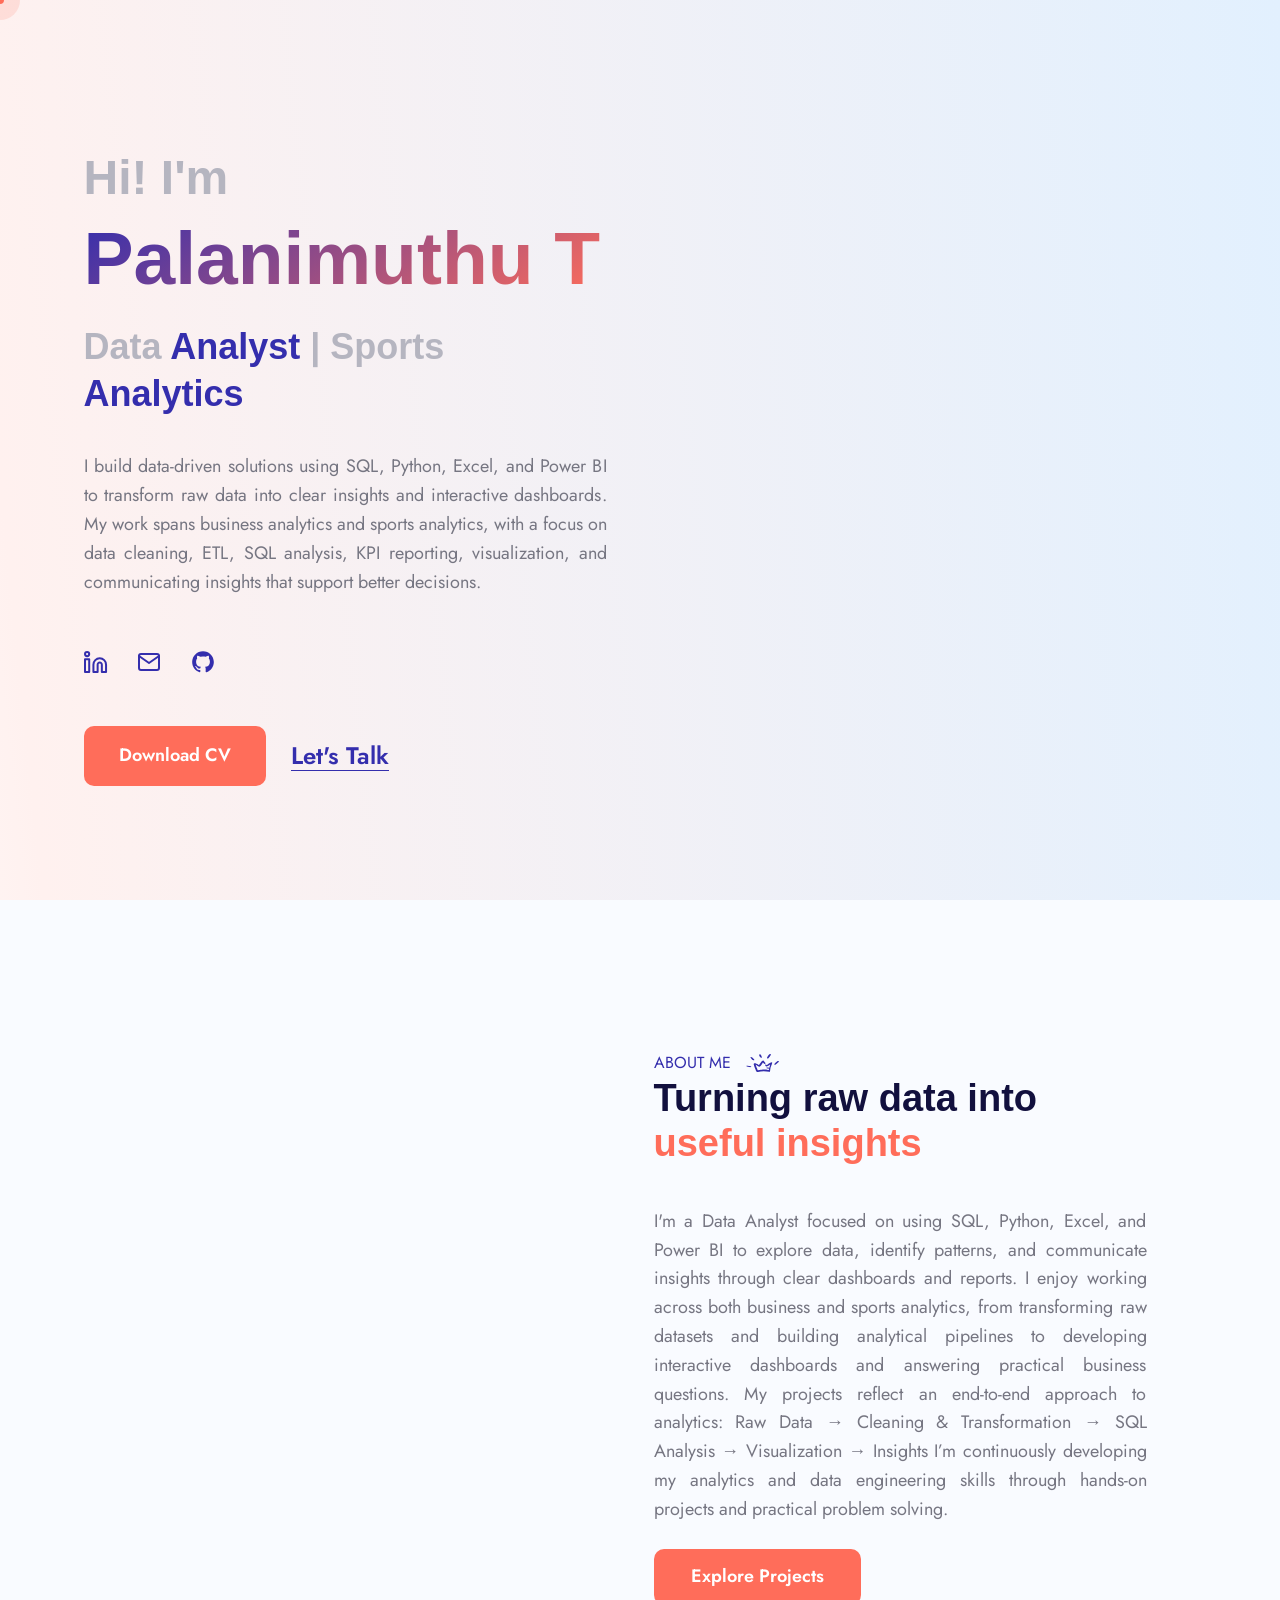
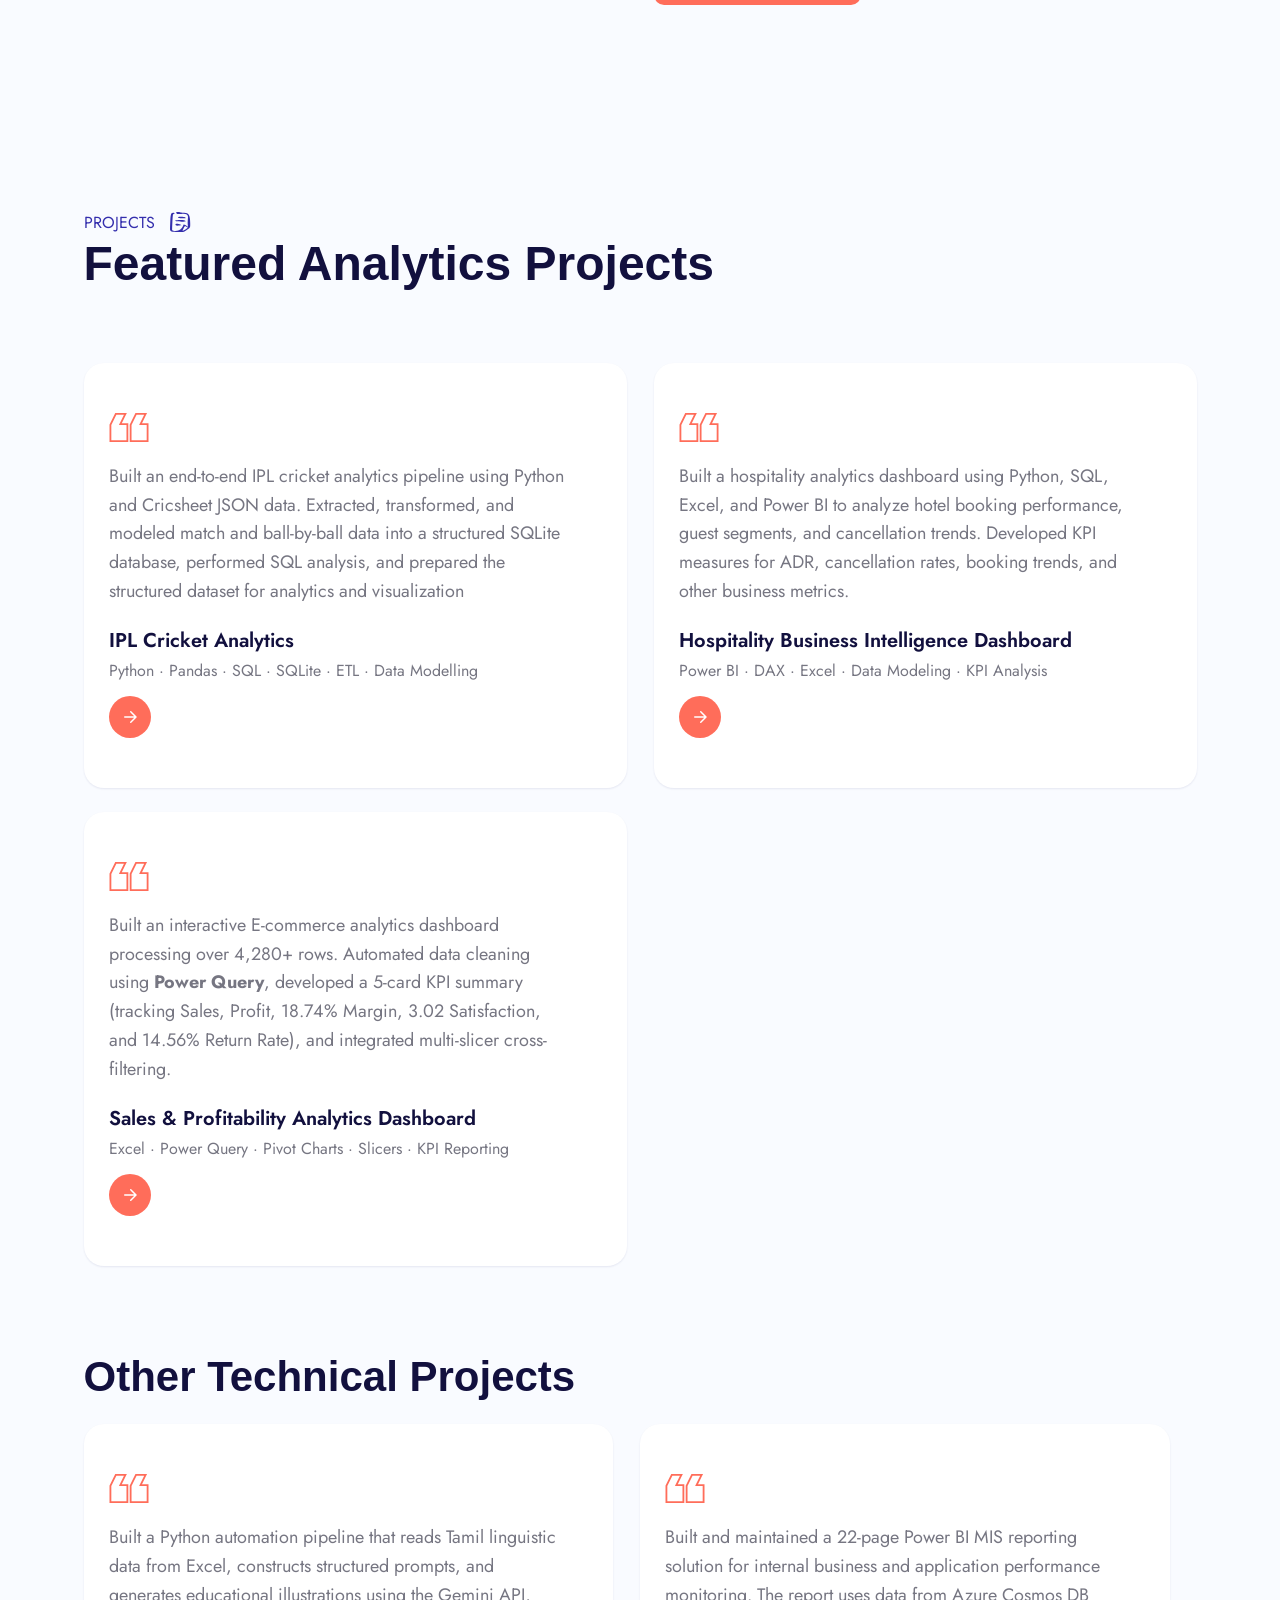
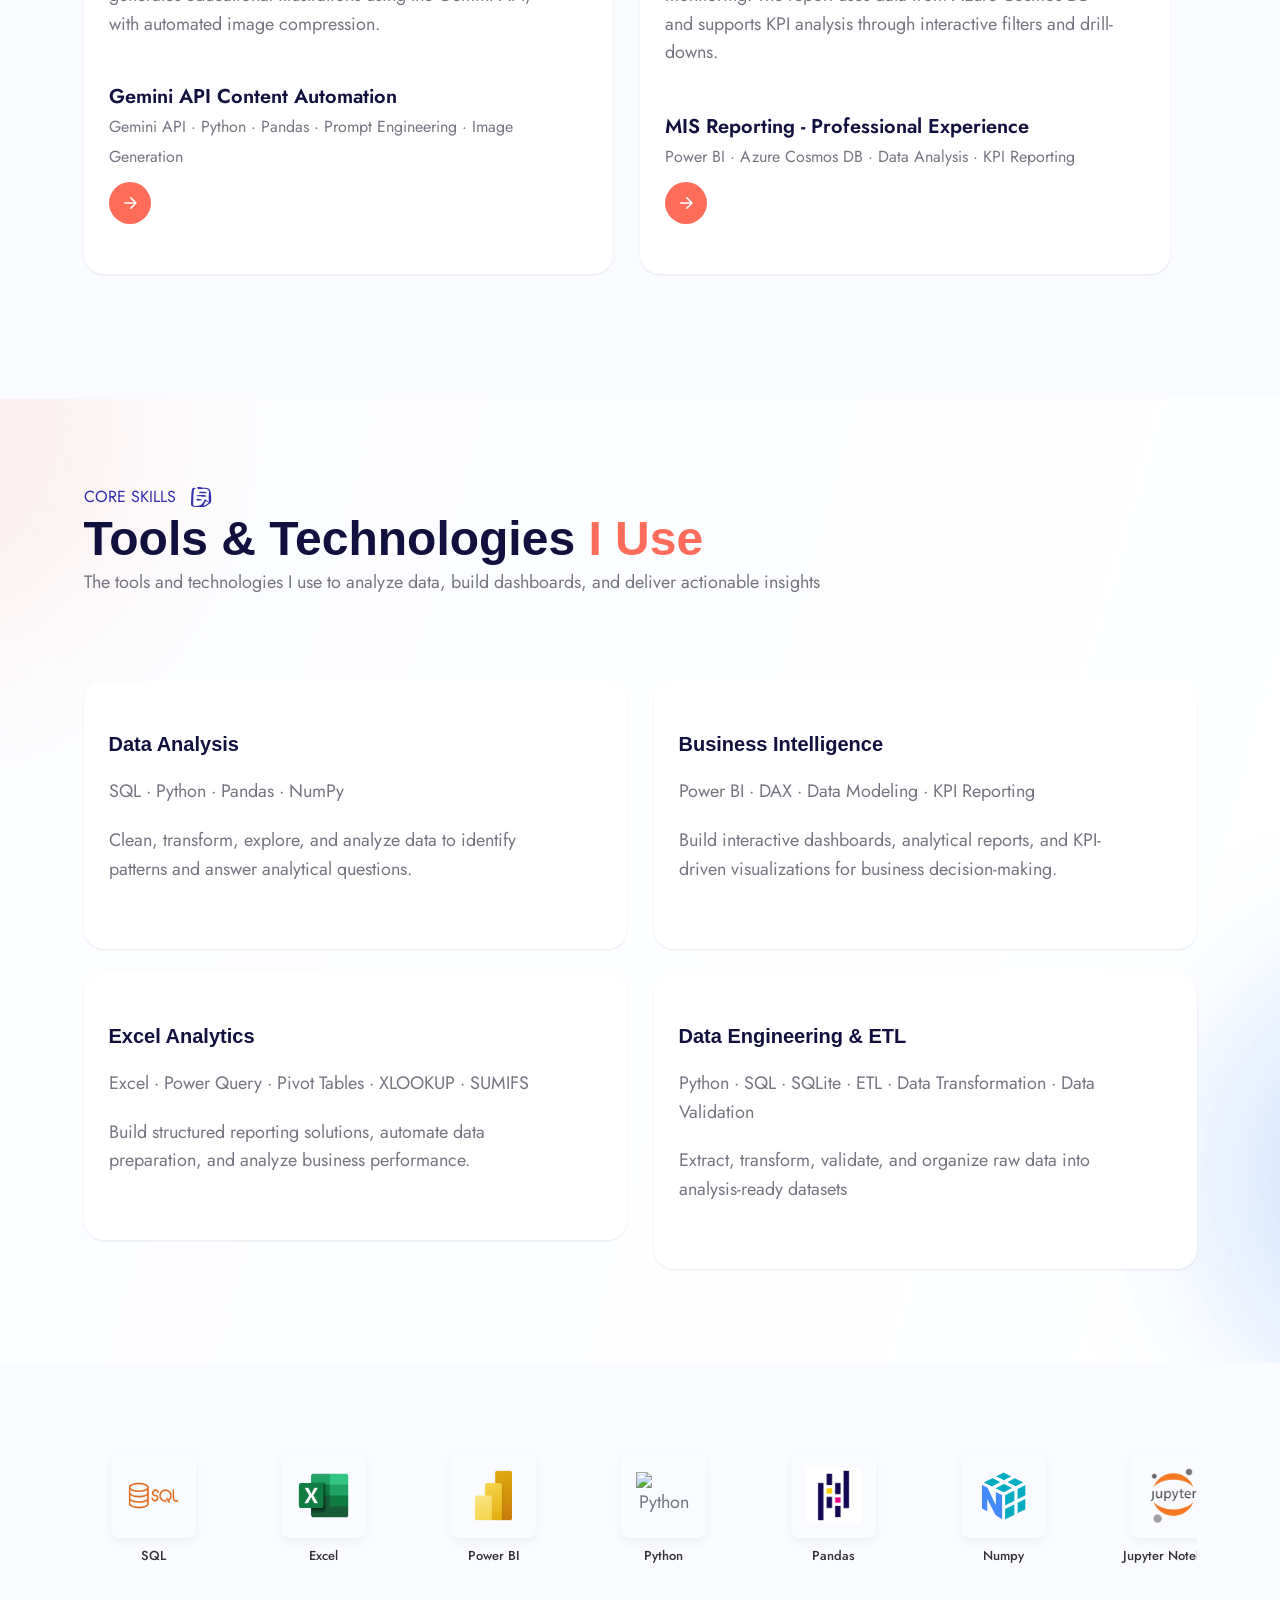
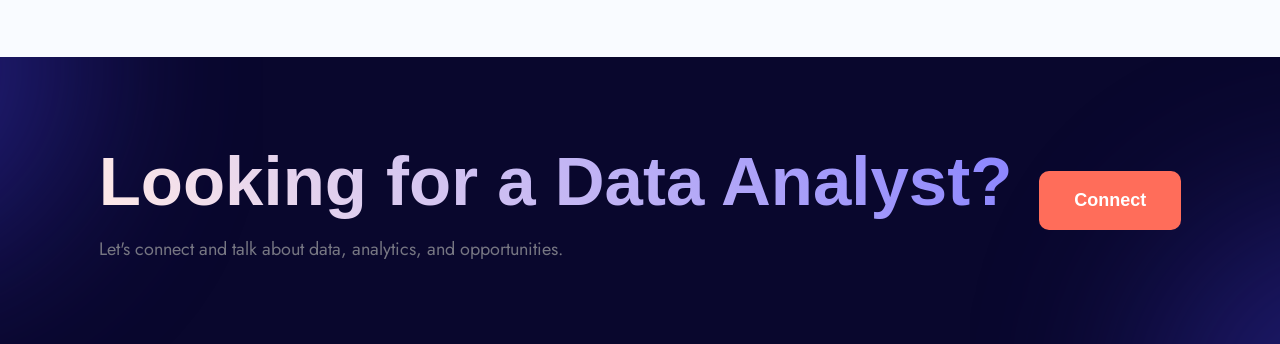
==== commit e6e2a3ad: "Fix project card height alignment and quote icon size" ====
--- a/index.html
+++ b/index.html
@@ -431,76 +431,94 @@
                     Other Technical Projects<span class="cs_accent_color"></span>
                 </h2>
 
-            <!-- PROJECT 5: GEMINI -->
-            <div class="col-lg-6">
-                <div class="cs_testimonial cs_style_2 cs_radius_20 cs_white_bg cs_transition_3 cs_transform_up_hover_3">
-                    <div class="cs_testimonial_in">
-                        <div class="cs_testimonial_info">
-
-                            <img class="cs_testimonial_quote"
-                                 src="assets/img/icon/Quote.svg"
-                                 alt="Quote">
-
-                            <p class="cs_testimonial_text">
-                                Built a Python automation pipeline that reads Tamil
-                                linguistic data from Excel, constructs structured prompts,
-                                and generates educational illustrations using the Gemini API,
-                                with automated image compression.
-                            </p>
-
-                            <div class="cs_testimonial_author">
-                                <div class="cs_author_name cs_font_20 cs_semi_bold">
-                                    Gemini API Content Automation
+            <div class="row">
+                <!-- PROJECT 5: GEMINI -->
+                <div class="col-lg-6 d-flex">
+                    <div class="cs_testimonial cs_style_2 cs_radius_20 cs_white_bg cs_transition_3 cs_transform_up_hover_3 h-100 w-100 d-flex flex-column">
+                        <div class="cs_testimonial_in d-flex flex-column flex-grow-1">
+                            <div class="cs_testimonial_info d-flex flex-column flex-grow-1">
+
+                                <img class="cs_testimonial_quote"
+                                    src="assets/img/icon/Quote.svg"
+                                    alt="Quote">
+
+                                <p class="cs_testimonial_text flex-grow-1">
+                                    Built a Python automation pipeline that reads Tamil
+                                    linguistic data from Excel, constructs structured prompts,
+                                    and generates educational illustrations using the Gemini API,
+                                    with automated image compression.
+                                </p>
+
+                                <div class="cs_testimonial_author mt-auto">
+                                    <div class="cs_author_name cs_font_20 cs_semi_bold">
+                                        Gemini API Content Automation
+                                    </div>
+
+                                    <div class="cs_author_designation cs_font_16">
+                                        Gemini API · Python · Pandas · Prompt Engineering · Image Generation
+                                    </div>
+
+                                    <div class="cs_height_10"></div>
+
+                                    <a href="https://github.com/PALANIMUTHU2003/tamil-word-image-generator"
+                                      target="_blank"
+                                      class="circle-link">
+                                        <svg width="18" height="18" viewBox="0 0 24 24" fill="none">
+                                            <path d="M5 12h14M13 5l7 7-7 7"
+                                                  stroke="white"
+                                                  stroke-width="2"
+                                                  stroke-linecap="round"
+                                                  stroke-linejoin="round"/>
+                                        </svg>
+                                    </a>
+
                                 </div>
-
-                                <div class="cs_author_designation cs_font_16">
-                                    Gemini API · Python · Pandas · Prompt Engineering · Image Generation
-                                </div>
-
-                                <div class="cs_height_10"></div>
-
-                                <a href="https://github.com/PALANIMUTHU2003/tamil-word-image-generator"
-                                   target="_blank"
-                                   class="circle-link">
-                                    <svg width="18" height="18" viewBox="0 0 24 24" fill="none">
-                                        <path d="M5 12h14M13 5l7 7-7 7"
-                                              stroke="white"
-                                              stroke-width="2"
-                                              stroke-linecap="round"
-                                              stroke-linejoin="round"/>
-                                    </svg>
-                                </a>
-
                             </div>
                         </div>
                     </div>
                 </div>
-            </div>
-
-            <!-- PROJECT 7: Power BI -->
-            <div class="col-lg-6">
-                <div class="cs_testimonial cs_style_2 cs_radius_20 cs_white_bg cs_transition_3 cs_transform_up_hover_3">
-                    <div class="cs_testimonial_in">
-                        <div class="cs_testimonial_info">
-
-                            <img class="cs_testimonial_quote"
-                                 src="assets/img/icon/Quote.svg"
-                                 alt="Quote">
-
-                            <p class="cs_testimonial_text">
-                                Built and maintained a 22-page Power BI MIS reporting solution for internal business and application performance monitoring. 
-                                The report uses data from Azure Cosmos DB and supports KPI analysis through interactive filters and drill-downs
-                            </p>
-
-                            <div class="cs_testimonial_author">
-                                <div class="cs_author_name cs_font_20 cs_semi_bold">
-                                    MIS Reporting - Professional Experience
+
+                <!-- PROJECT 6: POWER BI (Second Card) -->
+                <div class="col-lg-6 d-flex">
+                    <div class="cs_testimonial cs_style_2 cs_radius_20 cs_white_bg cs_transition_3 cs_transform_up_hover_3 h-100 w-100 d-flex flex-column">
+                        <div class="cs_testimonial_in d-flex flex-column flex-grow-1">
+                            <div class="cs_testimonial_info d-flex flex-column flex-grow-1">
+
+                                <img class="cs_testimonial_quote"
+                                    src="assets/img/icon/Quote.svg"
+                                    alt="Quote">
+
+                                <p class="cs_testimonial_text flex-grow-1">
+                                    Built and maintained a 22-page Power BI MIS reporting
+                                    solution for internal business and application performance
+                                    monitoring. The report uses data from Azure Cosmos DB and
+                                    supports KPI analysis through interactive filters and drill-downs.
+                                </p>
+
+                                <div class="cs_testimonial_author mt-auto">
+                                    <div class="cs_author_name cs_font_20 cs_semi_bold">
+                                        MIS Reporting - Professional Experience
+                                    </div>
+
+                                    <div class="cs_author_designation cs_font_16">
+                                        Power BI · Azure Cosmos DB · Data Analysis · KPI Reporting
+                                    </div>
+
+                                    <div class="cs_height_10"></div>
+
+                                    <a href="YOUR_LINK_HERE"
+                                      target="_blank"
+                                      class="circle-link">
+                                        <svg width="18" height="18" viewBox="0 0 24 24" fill="none">
+                                            <path d="M5 12h14M13 5l7 7-7 7"
+                                                  stroke="white"
+                                                  stroke-width="2"
+                                                  stroke-linecap="round"
+                                                  stroke-linejoin="round"/>
+                                        </svg>
+                                    </a>
+
                                 </div>
-
-                                <div class="cs_author_designation cs_font_16">
-                                    Power BI · Azure Cosmos DB · Data Analysis · KPI Reporting
-                                </div>
-
                             </div>
                         </div>
                     </div>
--- a/assets/css/style.css
+++ b/assets/css/style.css
@@ -4765,7 +4765,9 @@
      object-fit: cover;
 }
 .cs_testimonial.cs_style_2 .cs_testimonial_quote {
-  margin-bottom: 20px;
+    width: 40px;
+    height: auto;
+    margin-bottom: 20px;
 }
 .cs_testimonial.cs_style_2 .cs_testimonial_text {
   margin-bottom: 20px;
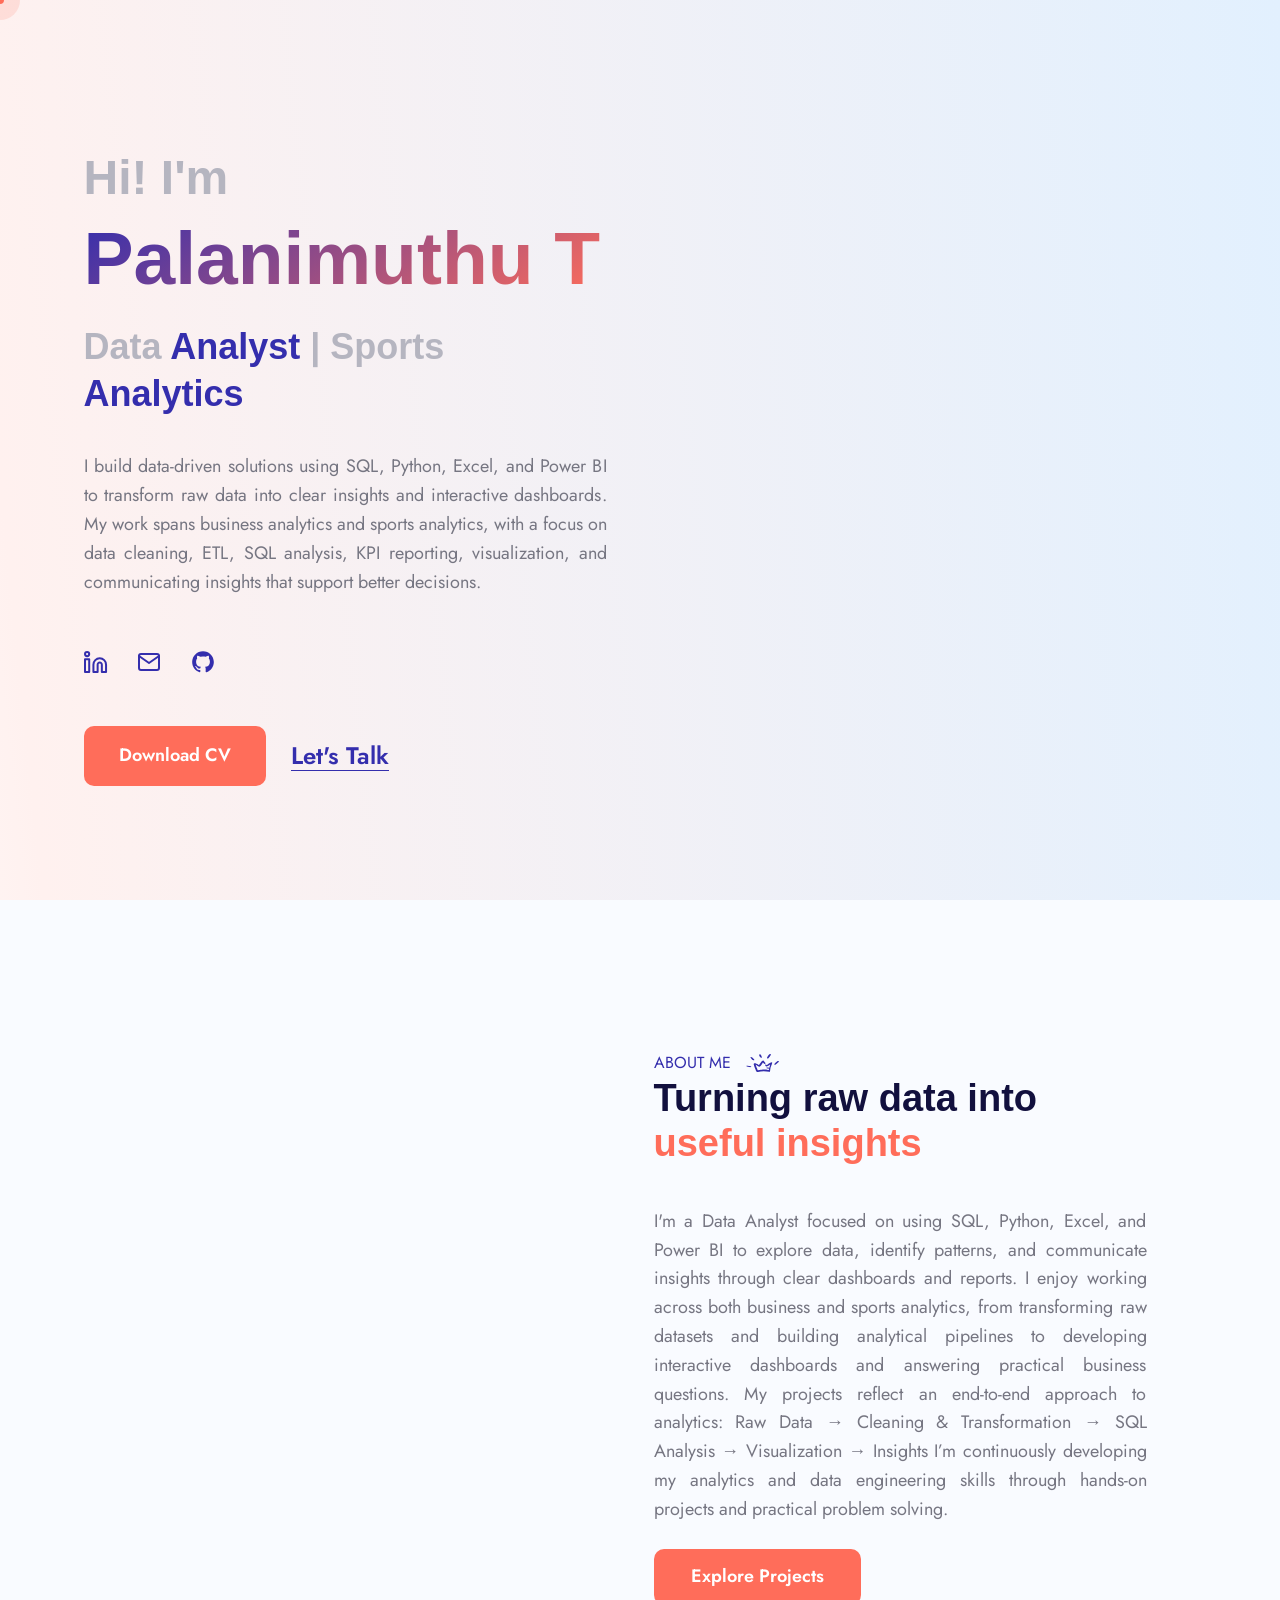
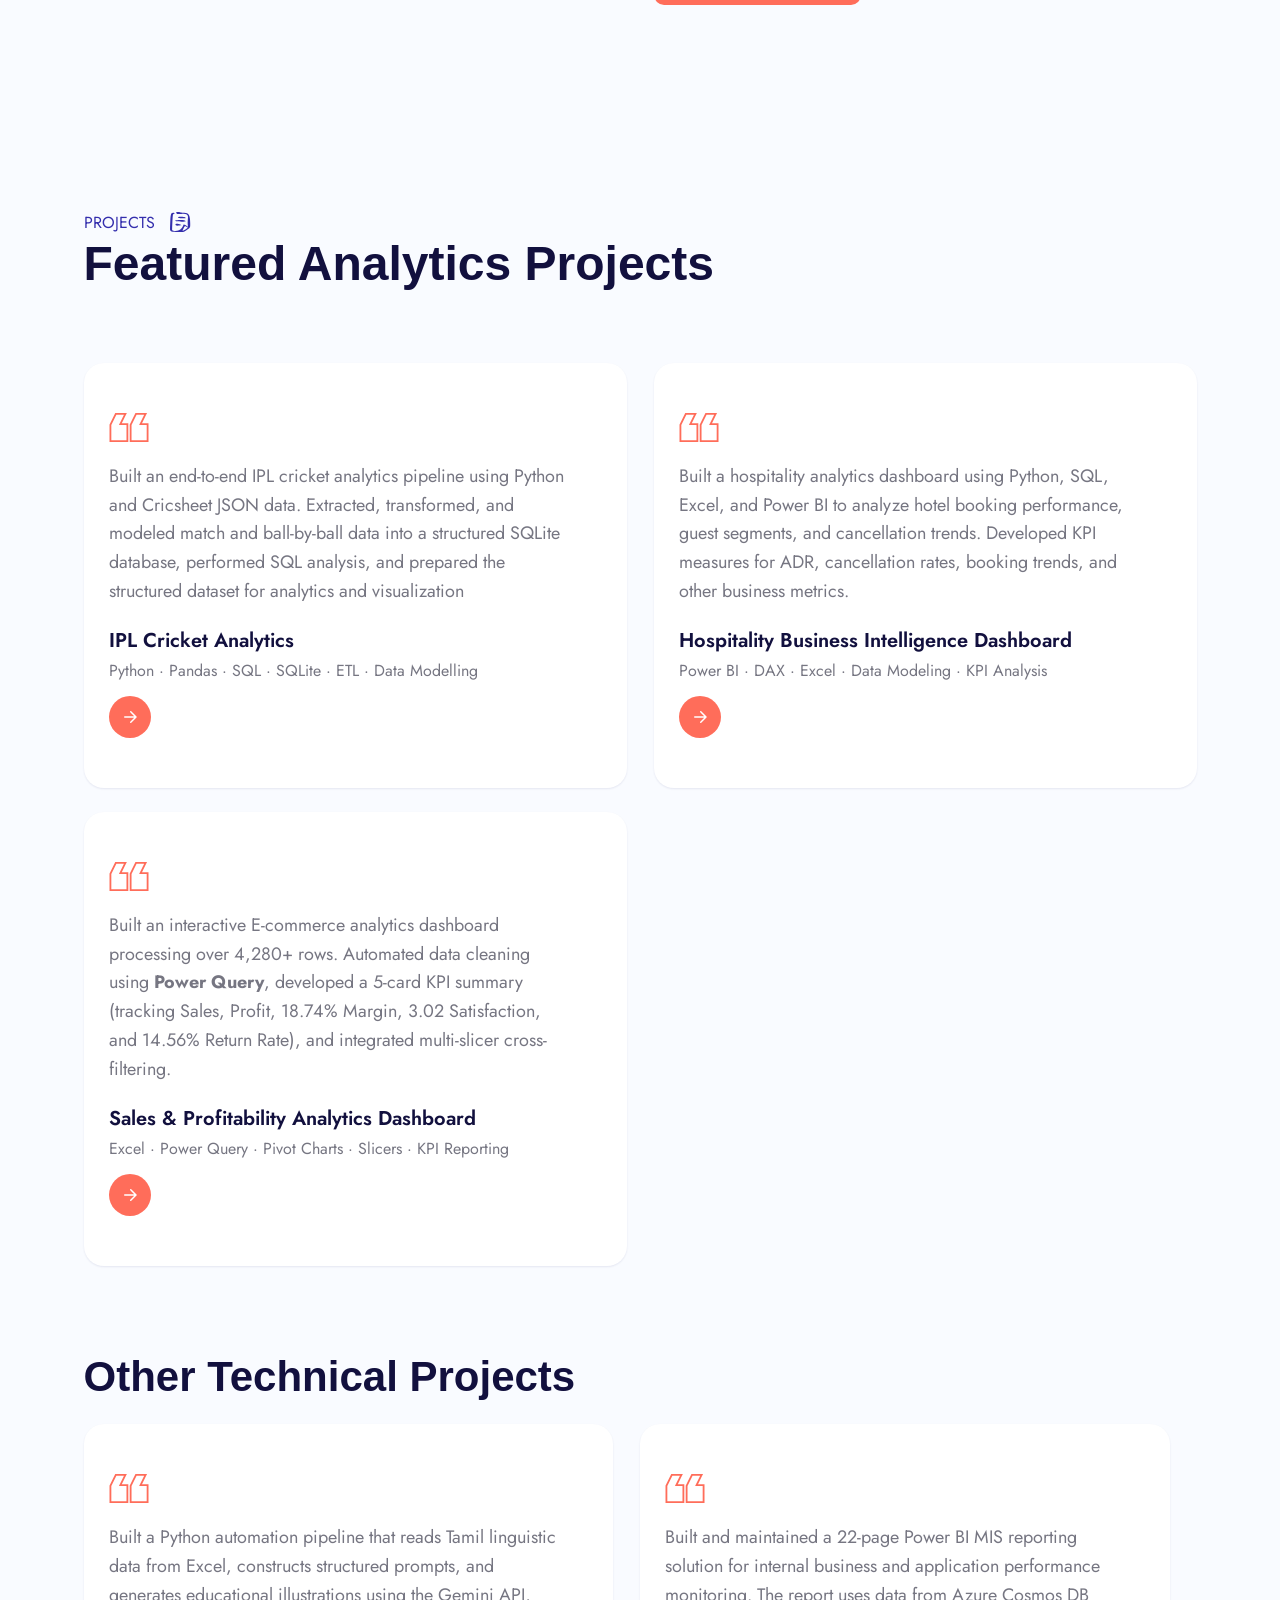
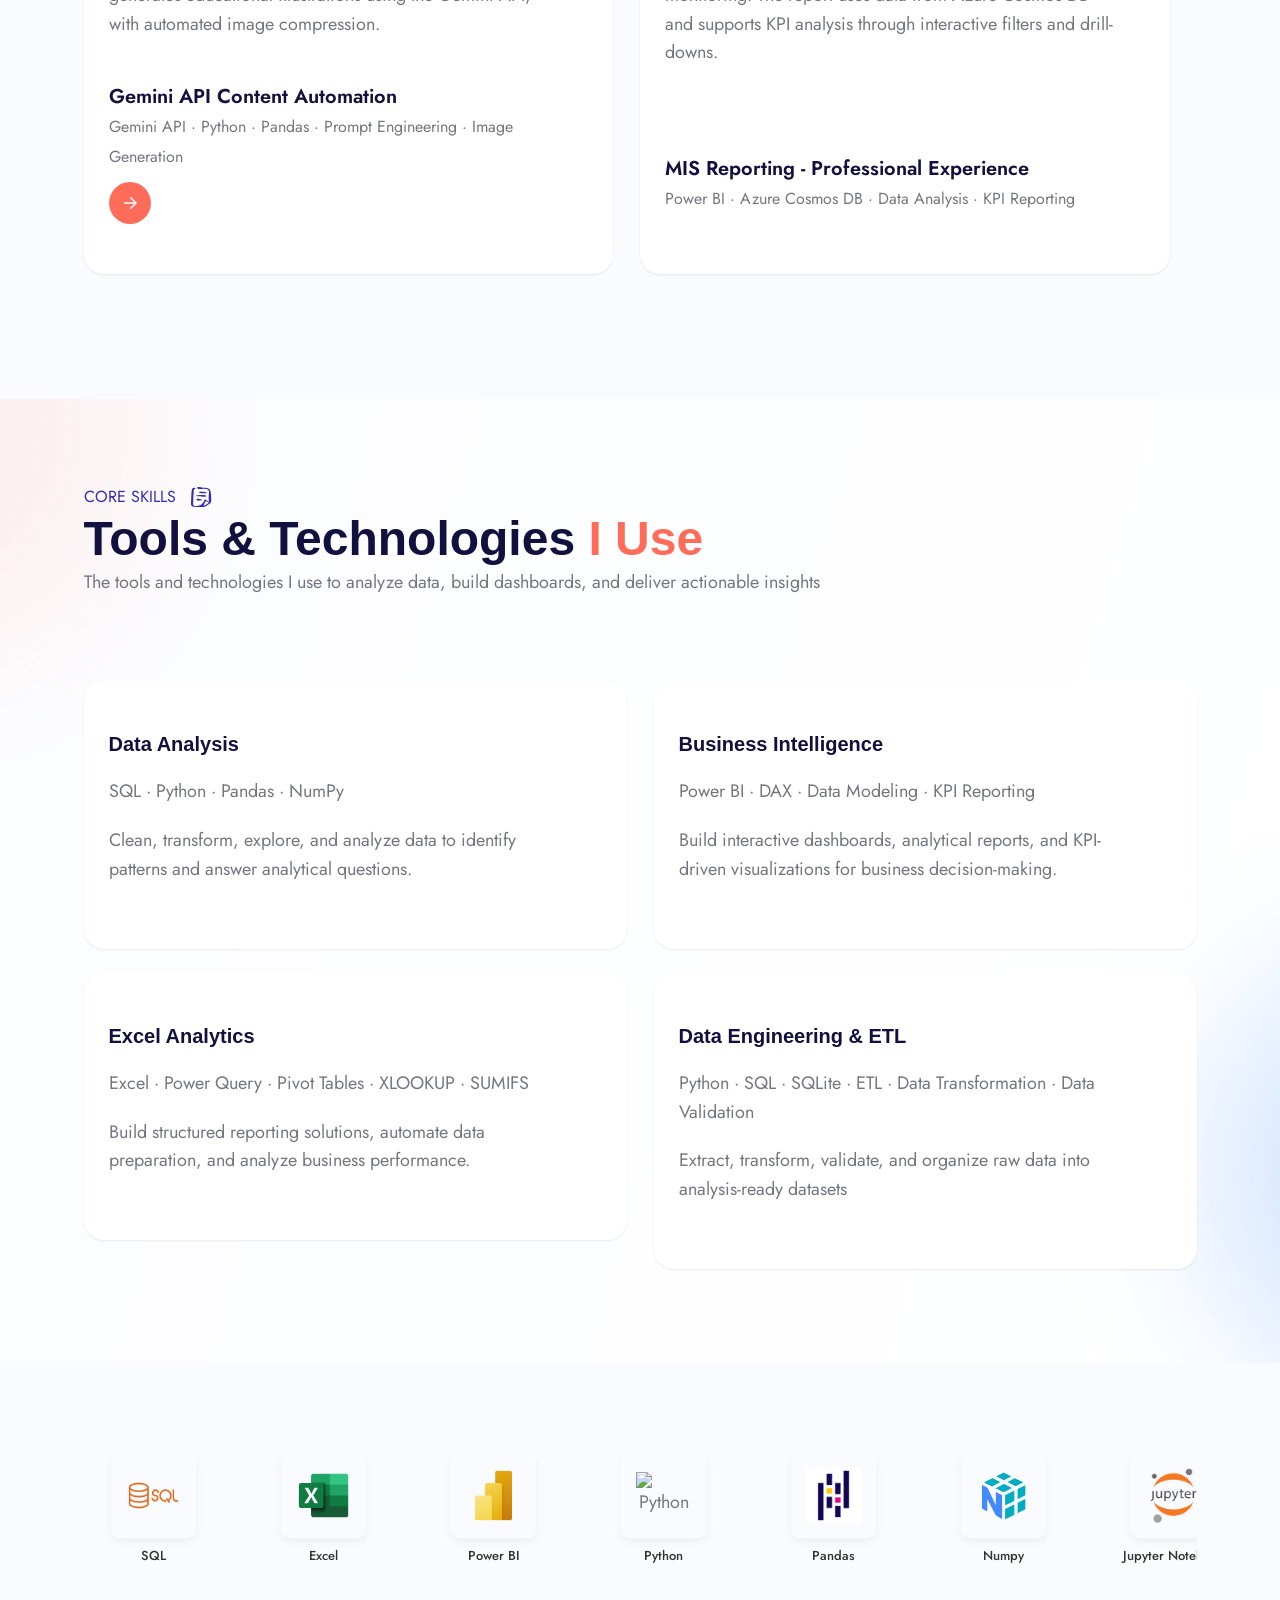
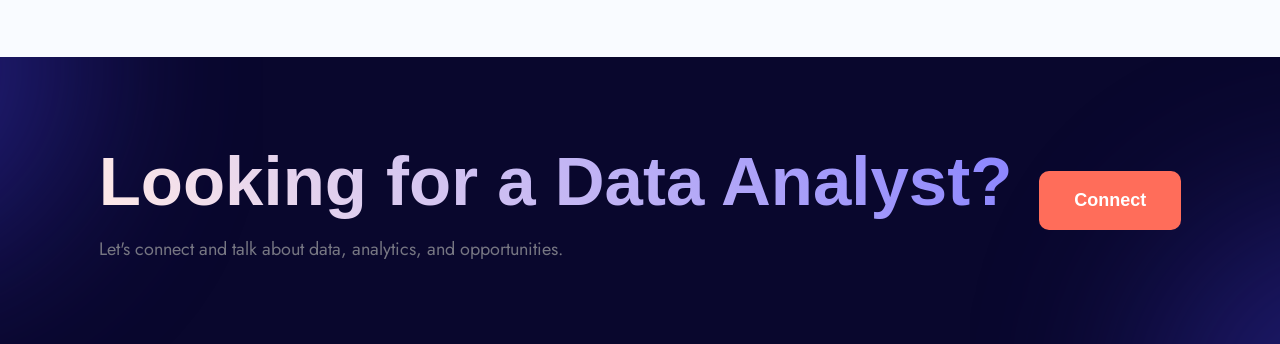
==== commit cead9073: "fix: removed mis report url" ====
--- a/index.html
+++ b/index.html
@@ -505,19 +505,6 @@
                                     </div>
 
                                     <div class="cs_height_10"></div>
-
-                                    <a href="YOUR_LINK_HERE"
-                                      target="_blank"
-                                      class="circle-link">
-                                        <svg width="18" height="18" viewBox="0 0 24 24" fill="none">
-                                            <path d="M5 12h14M13 5l7 7-7 7"
-                                                  stroke="white"
-                                                  stroke-width="2"
-                                                  stroke-linecap="round"
-                                                  stroke-linejoin="round"/>
-                                        </svg>
-                                    </a>
-
                                 </div>
                             </div>
                         </div>
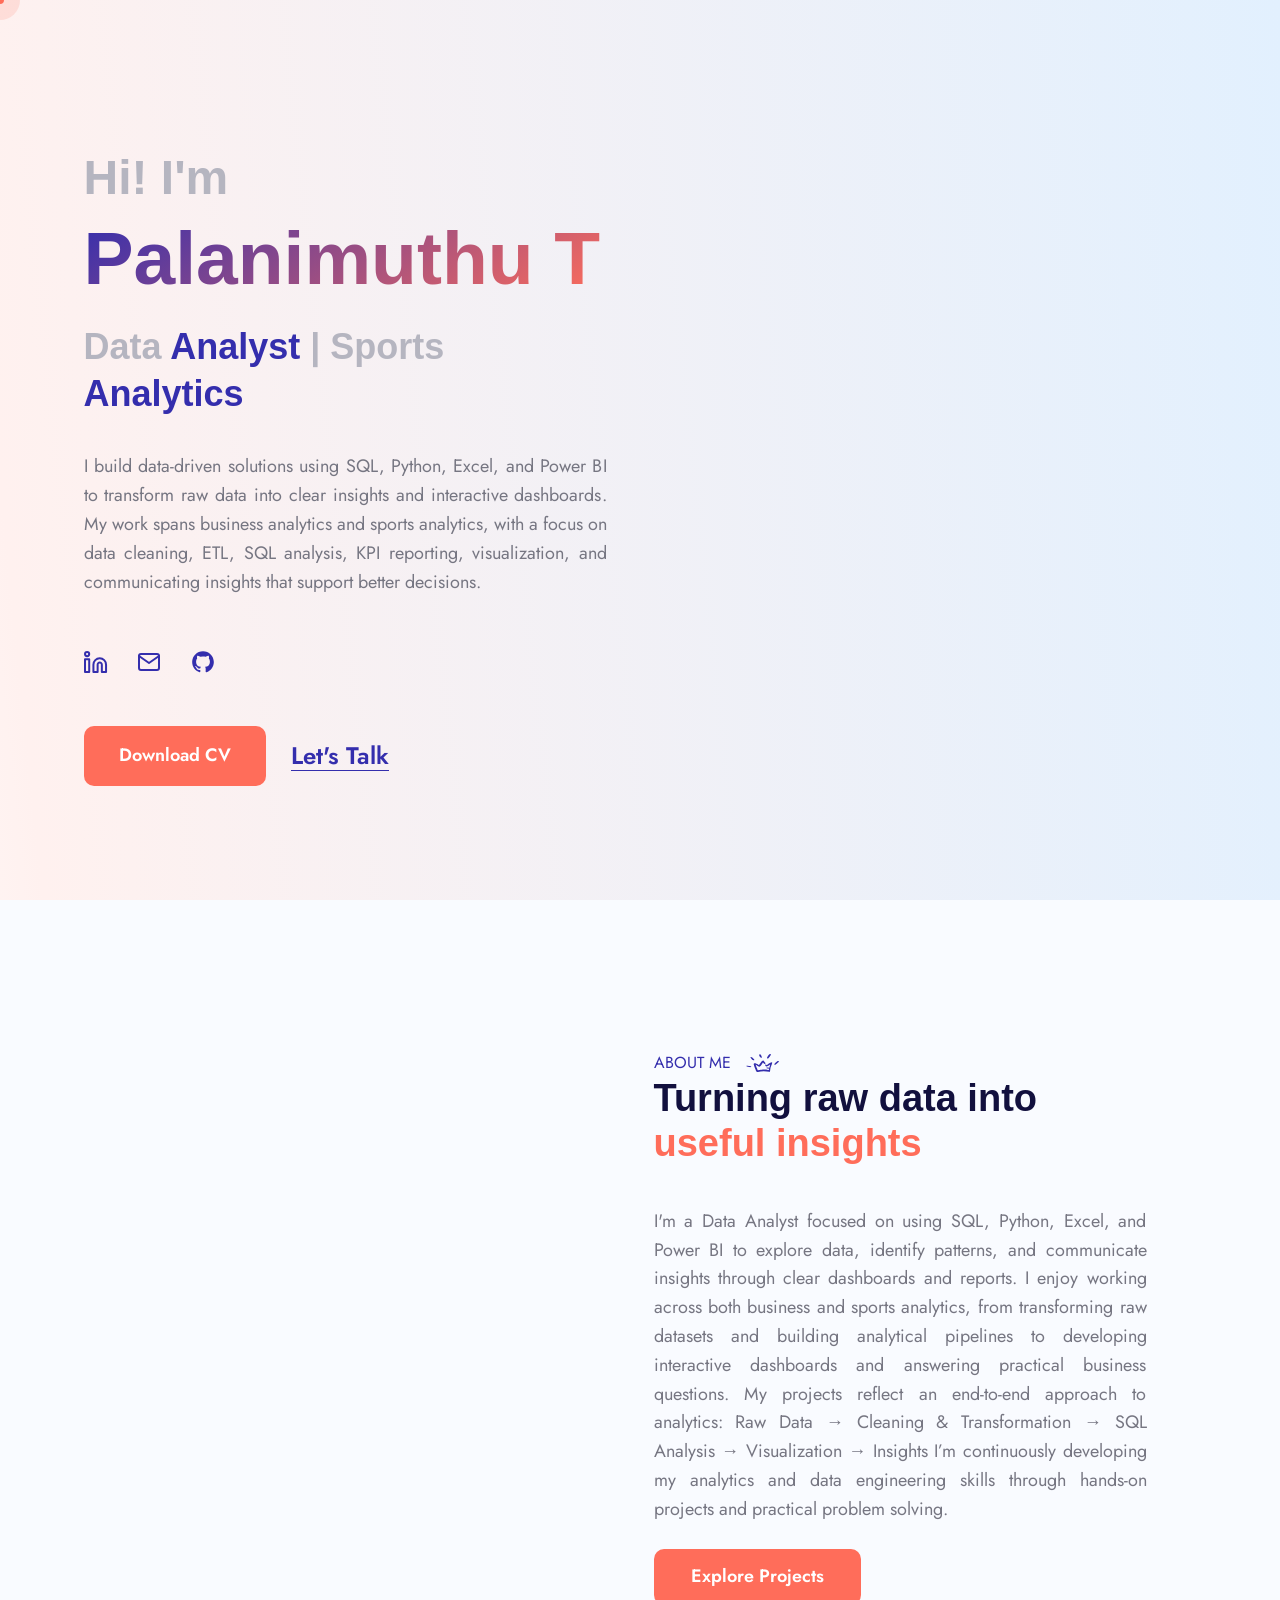
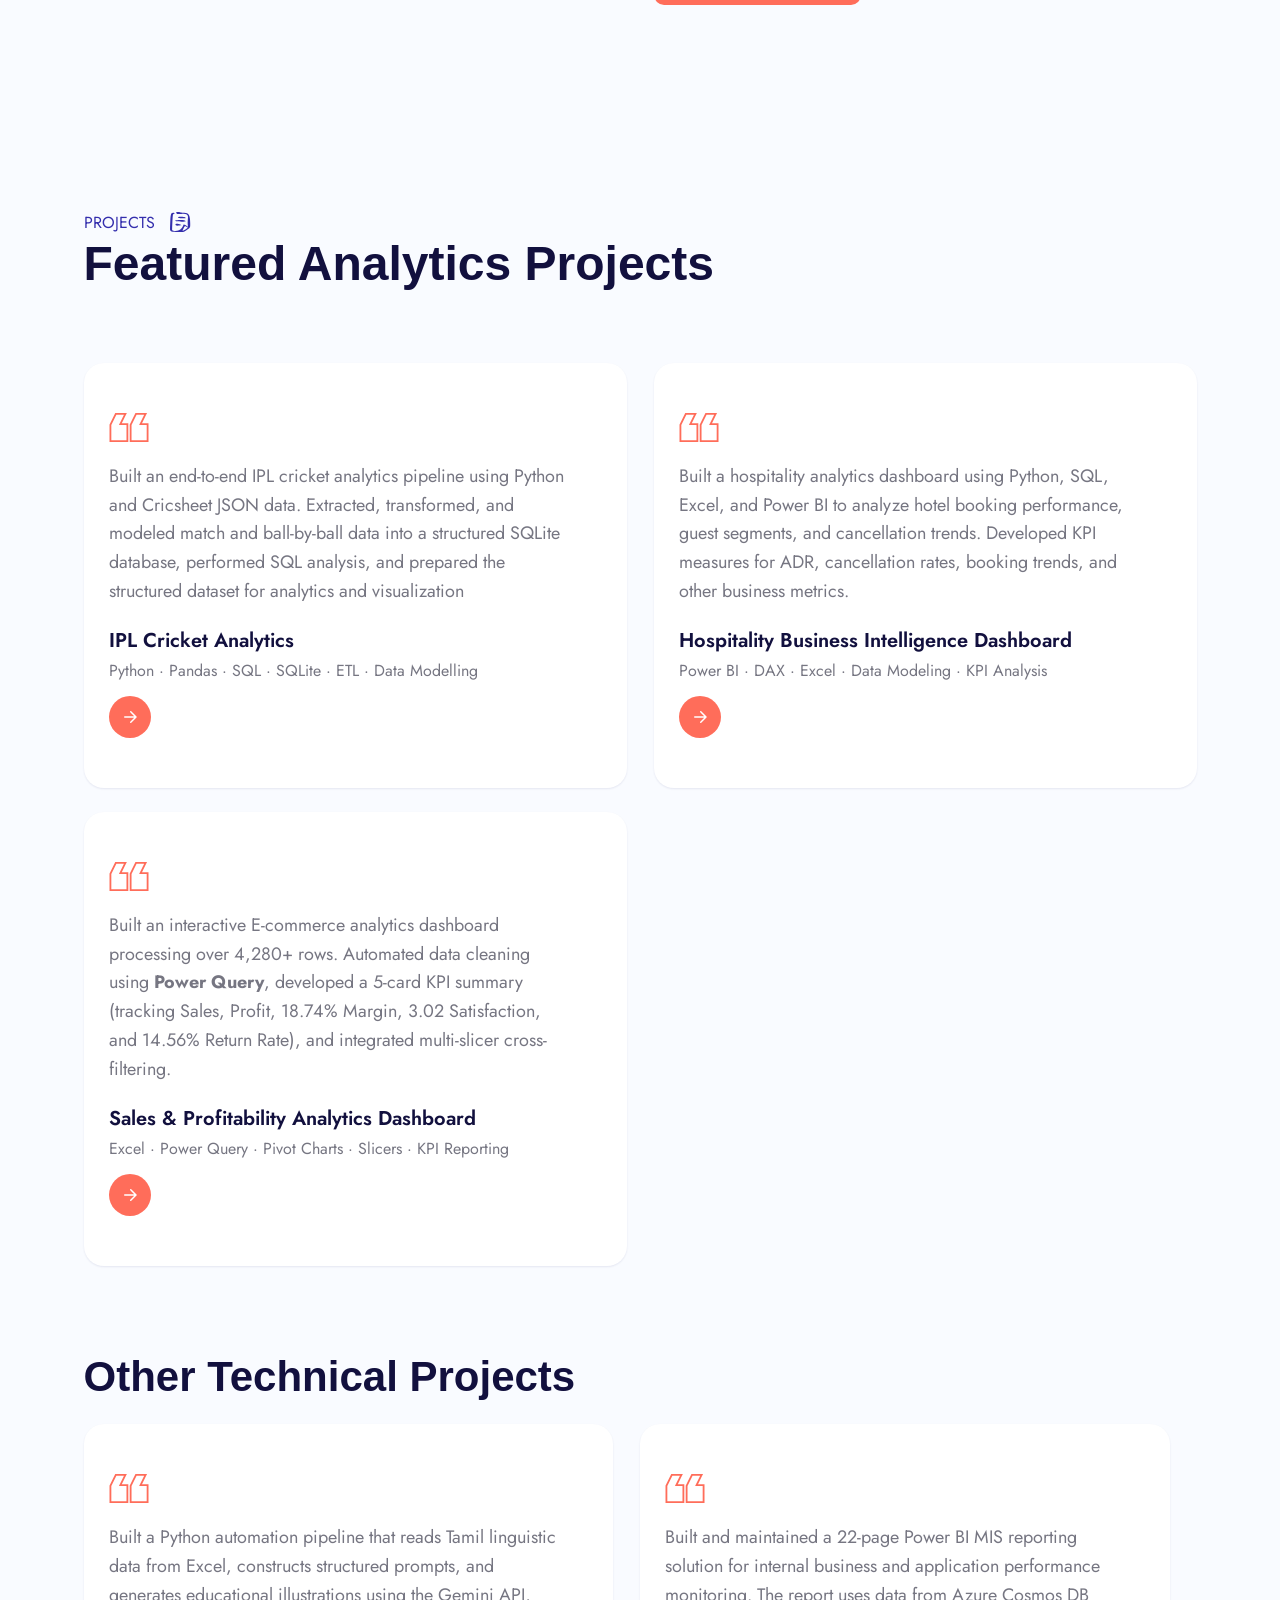
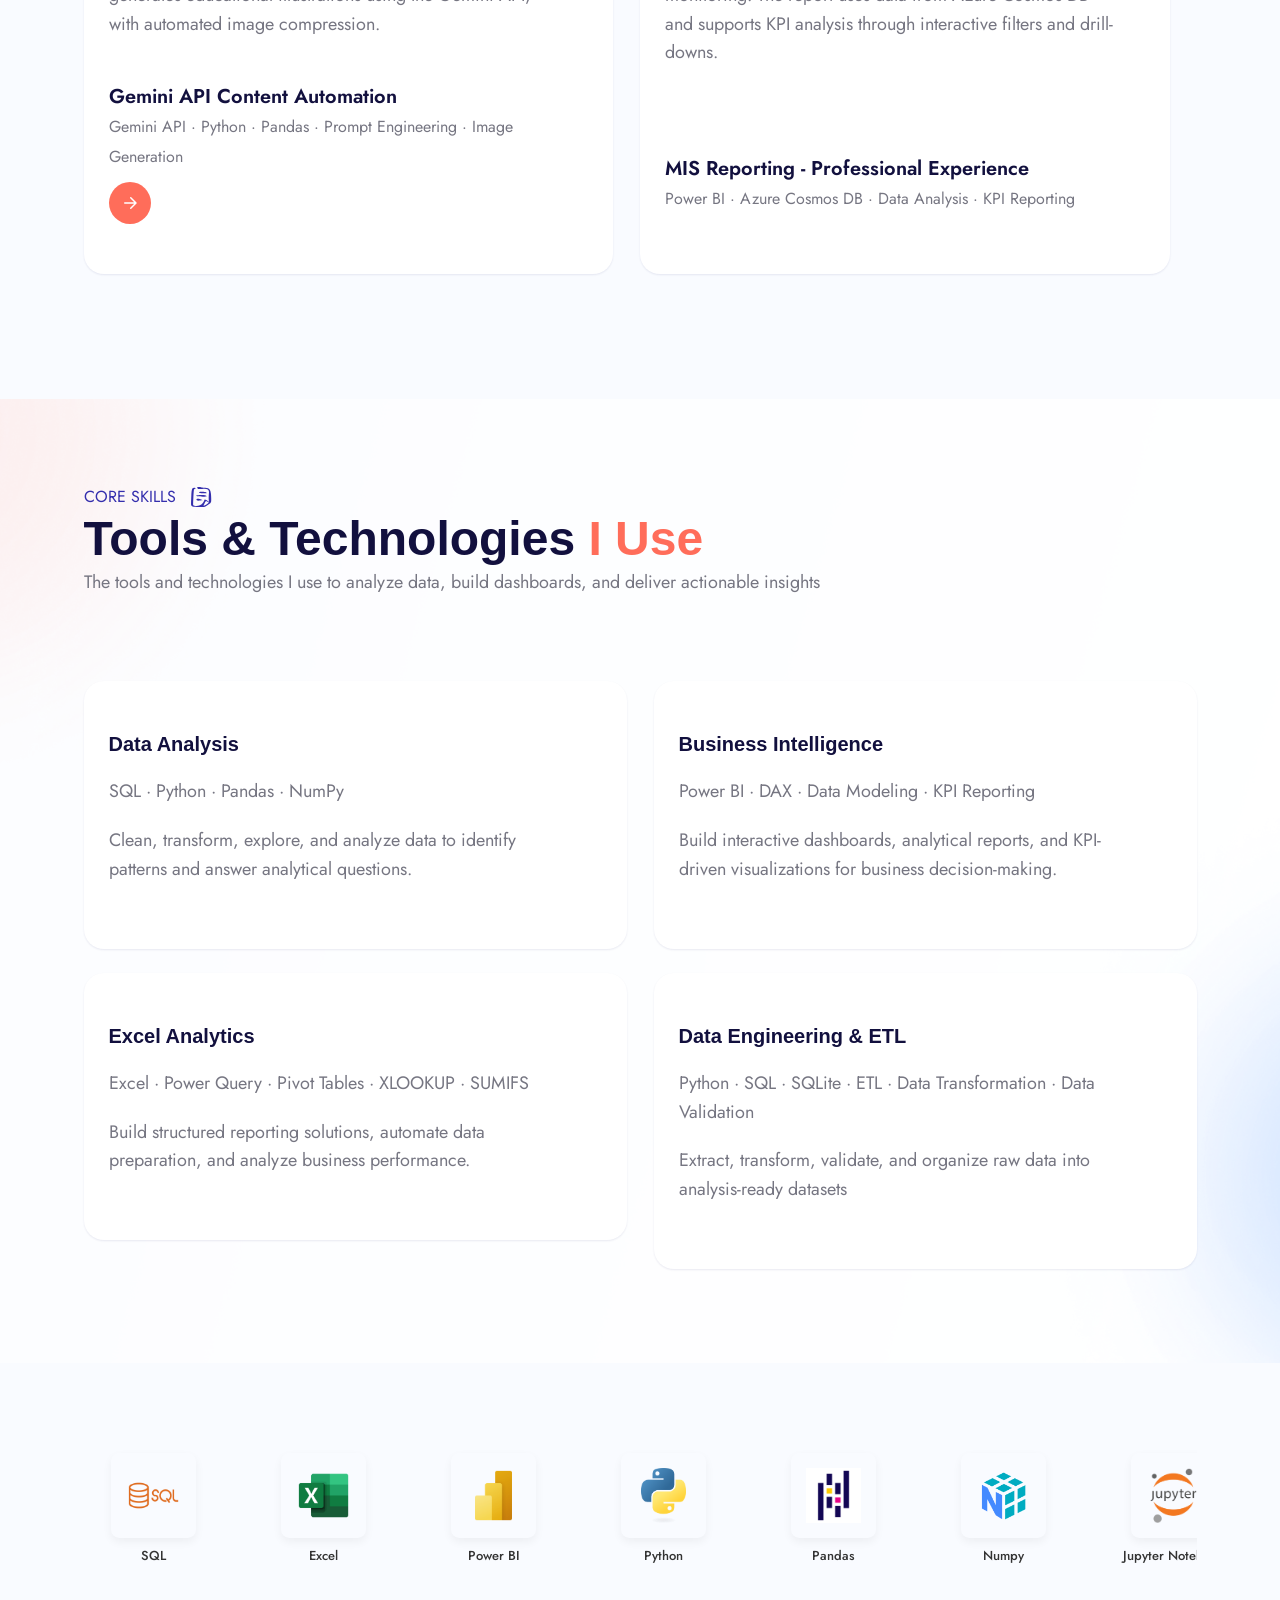
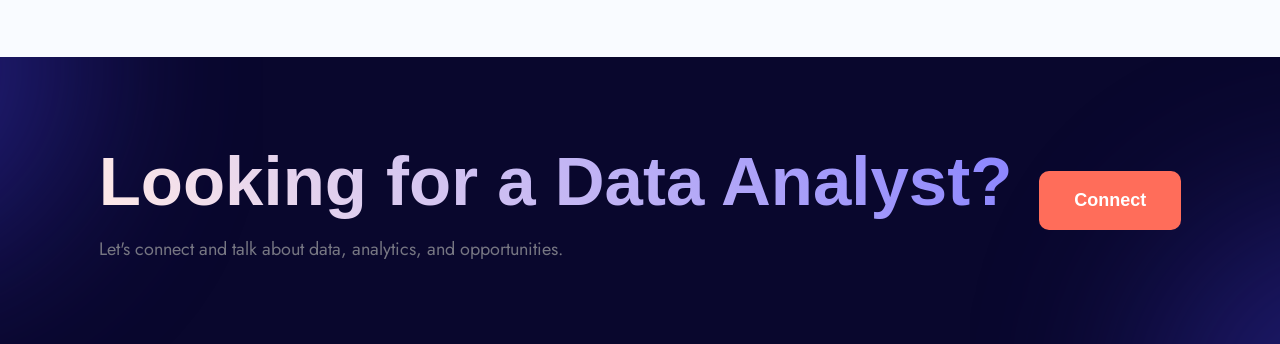
==== commit 1d8ab73c: "fix: python image import" ====
--- a/index.html
+++ b/index.html
@@ -206,7 +206,7 @@
               </div>
 
               <div class="cs_btns">
-                <a href="assets\PALANIMUTHU_Resume_Portfolio.pdf" class="cs_btn cs_style_1" download><span>Download CV</span></a>
+                <a href="assets\Palanimuthu_Resume.pdf" class="cs_btn cs_style_1" download><span>Download CV</span></a>
                 <a class="cs_font_24 cs_accent_color_2 cs_accent_color_2_hover cs_text_btn cs_type_2 cs_semi_bold" href="contact.html">Let's Talk</a>
               </div>
             </div>
@@ -631,7 +631,7 @@
             <!-- Item 4: Python -->
             <div class="cs_slider_item text-center">
               <div class="cs_logo_circle cs_brand_bg_7">
-                <img src="assets/img/icon/PYTHON.png" alt="Python">
+                <img src="assets/img/icon/python.png" alt="Python">
               </div>
               <p class="m-0 cs_logo_label">Python</p>
             </div>
@@ -672,7 +672,7 @@
             <div class="cs_slider_item text-center"><div class="cs_logo_circle cs_brand_bg_8"><img src="assets/img/icon/sql logo.png" alt="SQL"></div><p class="m-0 cs_logo_label">SQL</p></div>
             <div class="cs_slider_item text-center"><div class="cs_logo_circle cs_brand_bg_9"><img src="assets\img\icon\excel logo.png" alt="Excel"></div><p class="m-0 cs_logo_label">Excel</p></div>
             <div class="cs_slider_item text-center"><div class="cs_logo_circle cs_brand_bg_7"><img src="assets\img\icon\power bi logo.png" alt="Power BI"></div><p class="m-0 cs_logo_label">Power BI</p></div>
-            <div class="cs_slider_item text-center"><div class="cs_logo_circle cs_brand_bg_7"><img src="assets/img/icon/PYTHON.png" alt="Python"></div><p class="m-0 cs_logo_label">Python</p></div>
+            <div class="cs_slider_item text-center"><div class="cs_logo_circle cs_brand_bg_7"><img src="assets/img/icon/python.png" alt="Python"></div><p class="m-0 cs_logo_label">Python</p></div>
             <div class="cs_slider_item text-center"><div class="cs_logo_circle cs_brand_bg_7"><img src="assets\img\icon\python pandas.png" alt="Pandas"></div><p class="m-0 cs_logo_label">Pandas</p></div>
             <div class="cs_slider_item text-center"><div class="cs_logo_circle cs_brand_bg_8"><img src="assets\img\icon\python numpy.png" alt="Numpy"></div><p class="m-0 cs_logo_label">Numpy</p></div>
             <div class="cs_slider_item text-center"><div class="cs_logo_circle cs_brand_bg_7"><img src="assets\img\jupyter notebook.png" alt="Jupyter Notebook"></div><p class="m-0 cs_logo_label">Jupyter Notebook</p></div>
